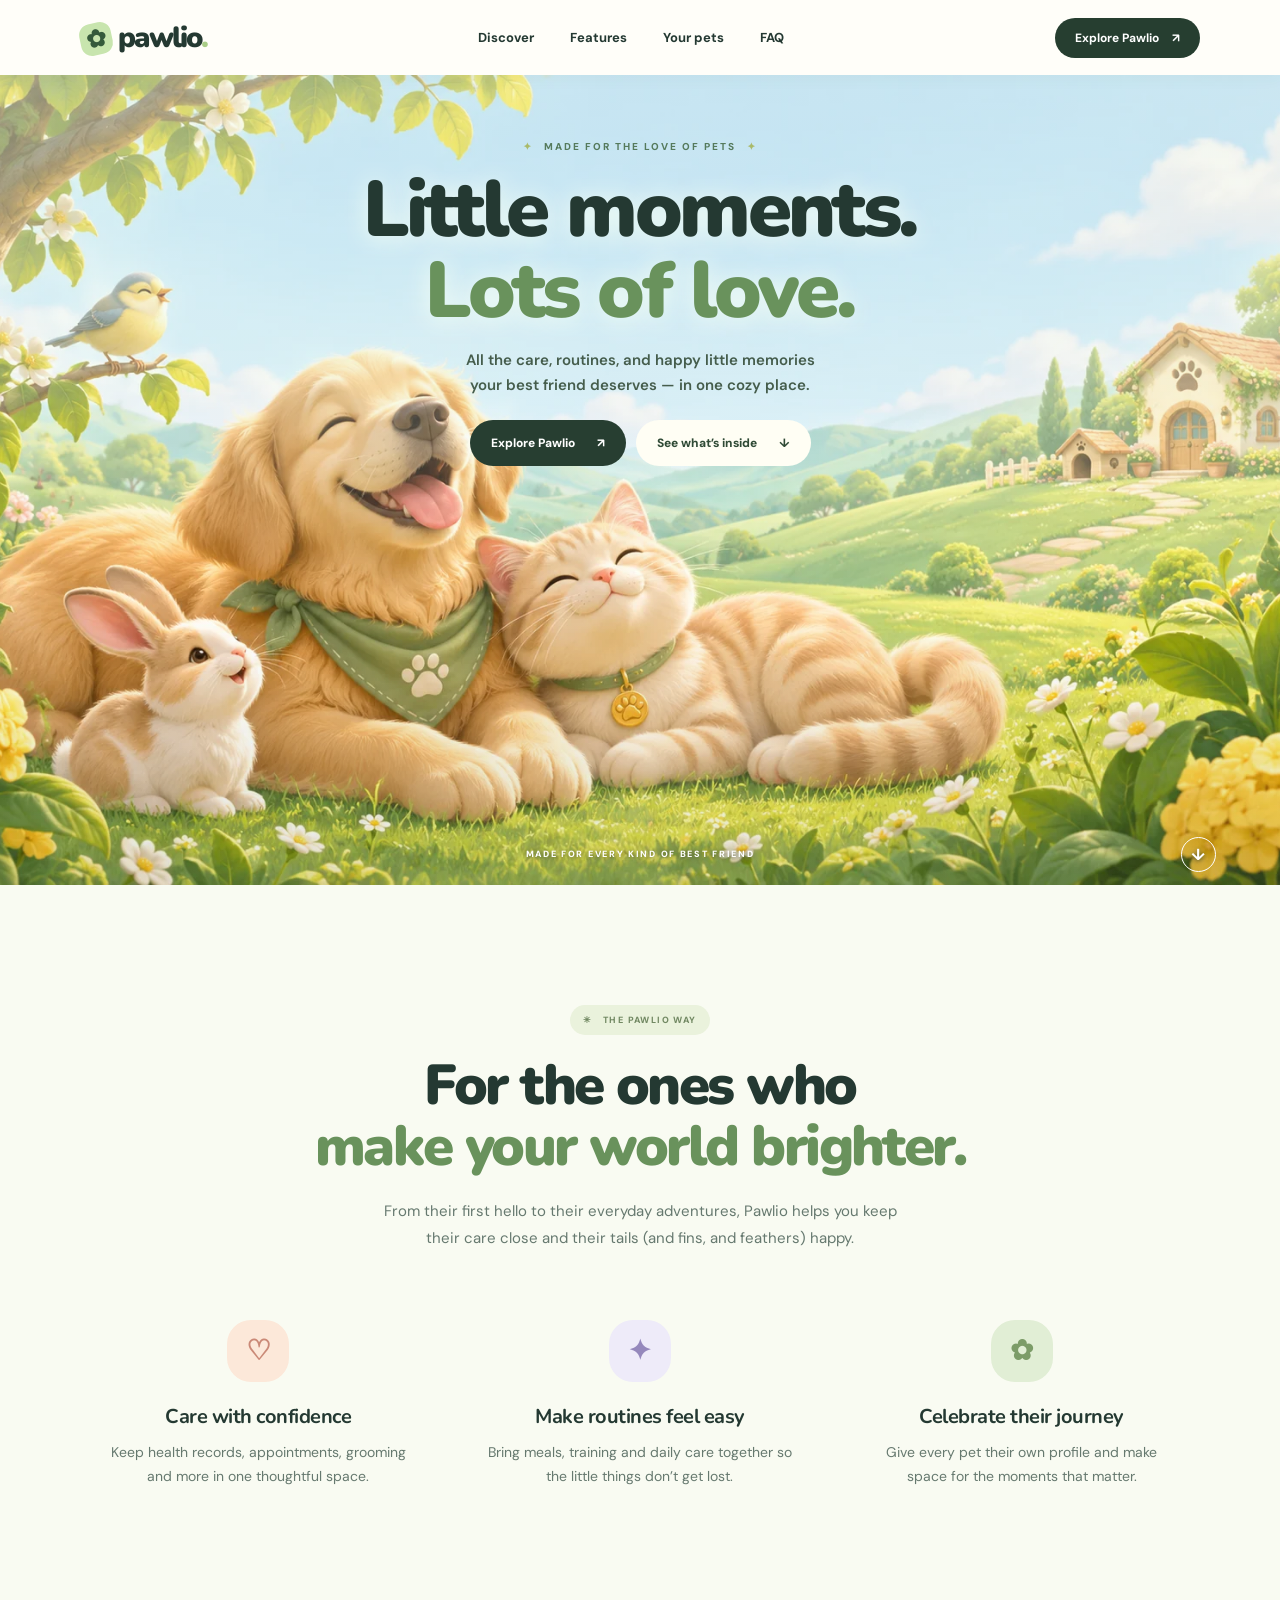
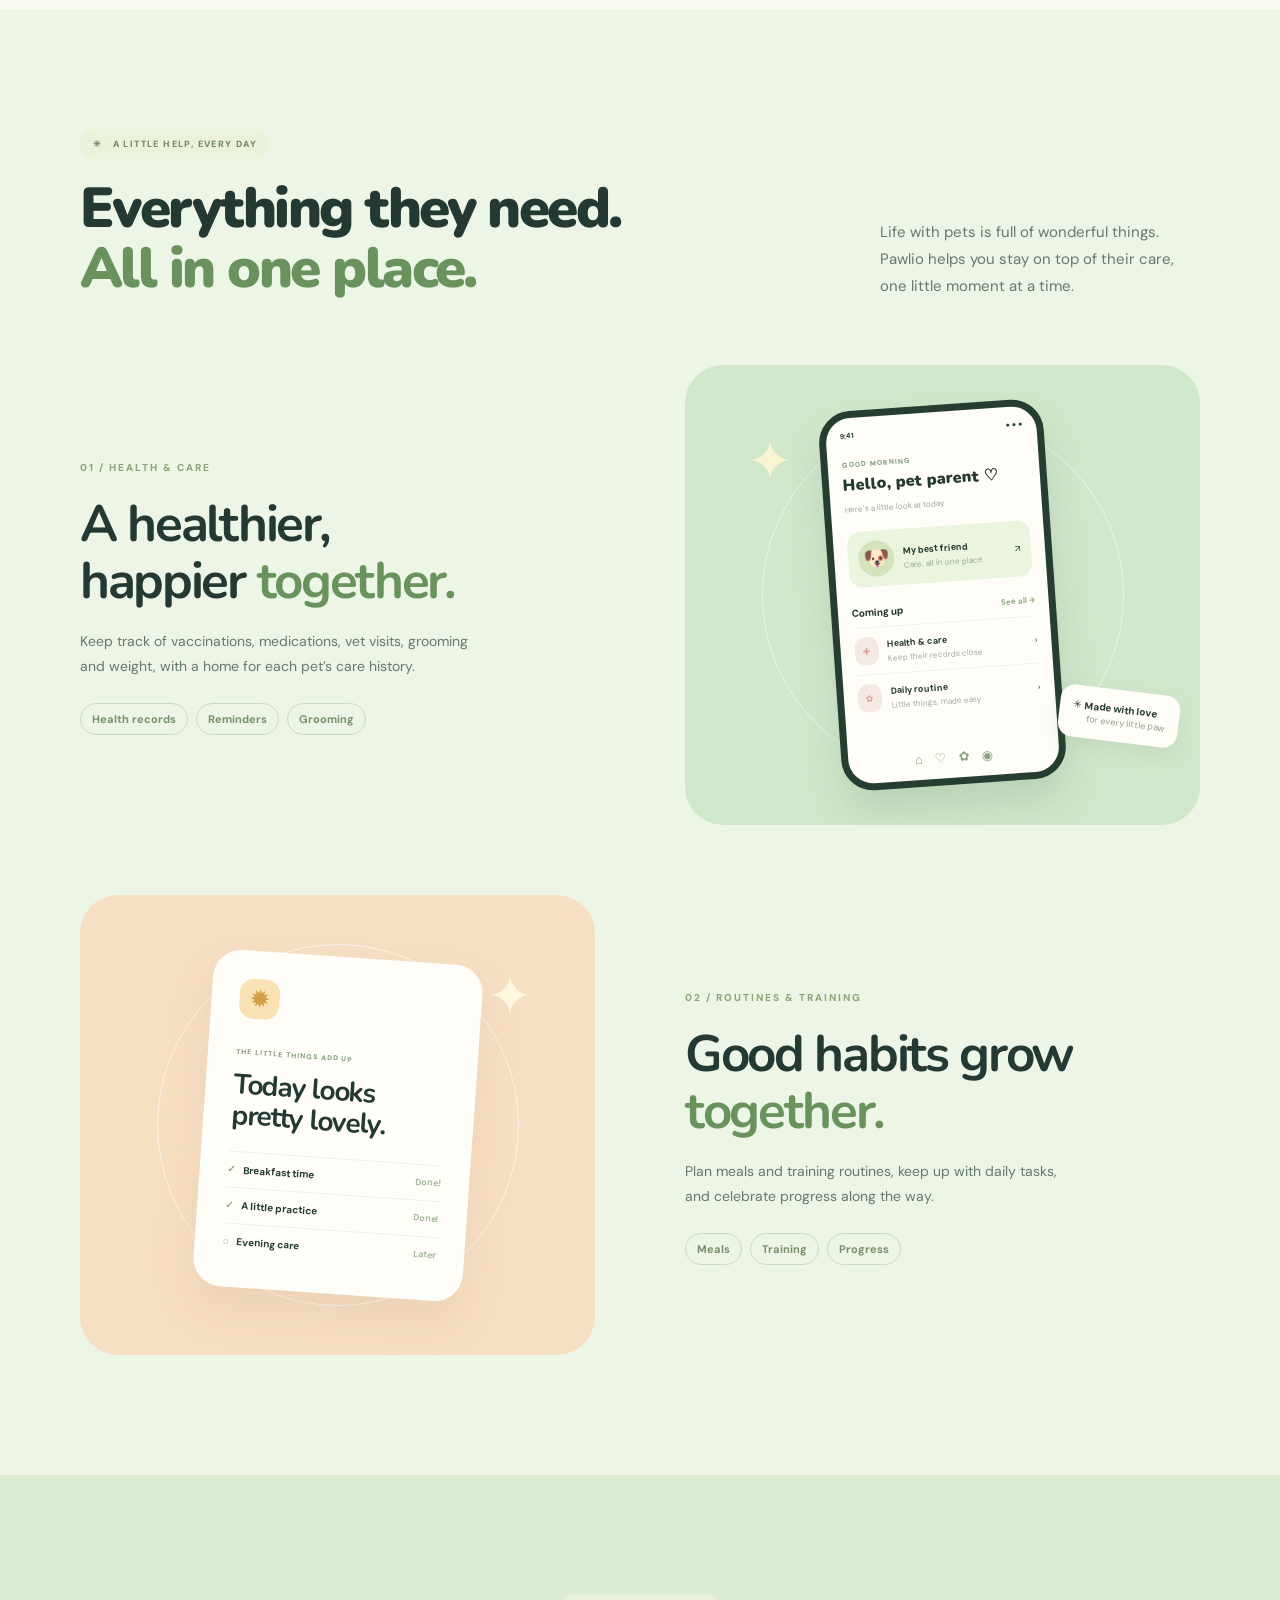
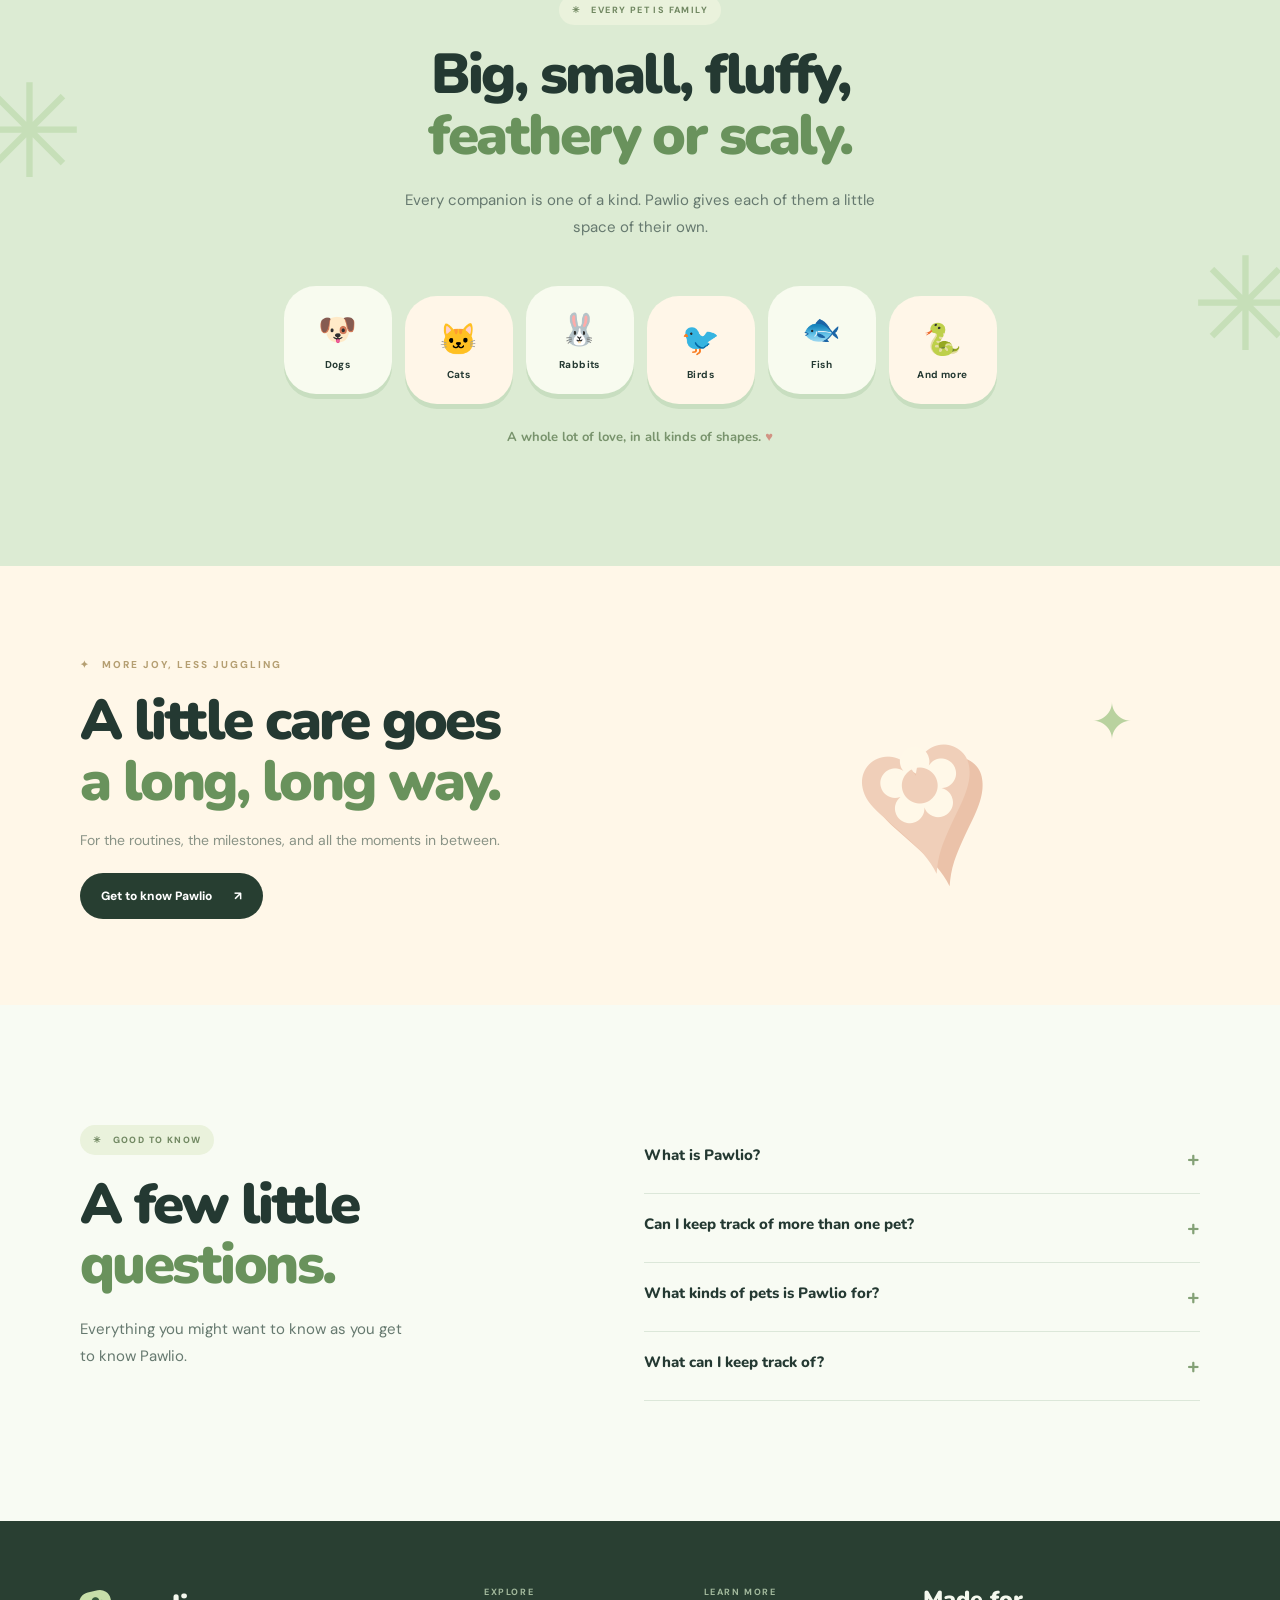
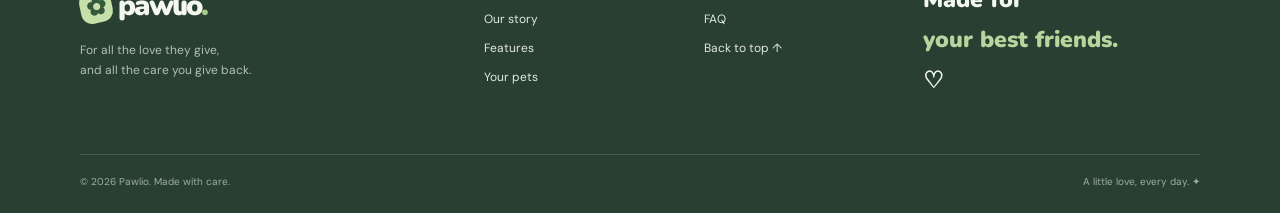
==== index.html @ 3cb88486 "Add Pawlio landing page" ====
<!DOCTYPE html>
<html lang="en"><head><meta charset="UTF-8"><meta name="viewport" content="width=device-width, initial-scale=1"><meta name="theme-color" content="#f9fbf0"><meta name="description" content="A little more care for the ones you love. Meet Pawlio, your pet care companion."><title>Pawlio — A little more care</title><link rel="preconnect" href="https://fonts.googleapis.com"><link rel="preconnect" href="https://fonts.gstatic.com" crossorigin><link href="https://fonts.googleapis.com/css2?family=DM+Sans:wght@400;500;600;700&family=Nunito:wght@500;600;700;800;900&display=swap" rel="stylesheet"><link rel="stylesheet" href="style.css"></head><body>
<header class="top"><nav class="nav wrap" aria-label="Main navigation"><a class="brand" href="#home" aria-label="Pawlio home"><span class="brand-icon">✿</span> pawlio<span class="brand-dot">.</span></a><div class="navlinks"><a href="#care">Discover</a><a href="#features">Features</a><a href="#friends">Your pets</a><a href="#faq">FAQ</a></div><a class="navcta" href="#care">Explore Pawlio <span>↗</span></a><button class="menu" aria-label="Open navigation" aria-expanded="false">☰</button></nav></header>
<main><section id="home" class="hero"><div class="hero-art"></div><div class="hero-tint"></div><div class="hero-content"><div class="eyebrow"><span>✦</span> MADE FOR THE LOVE OF PETS <span>✦</span></div><h1>Little moments.<br><em>Lots of love.</em></h1><p>All the care, routines, and happy little memories<br class="desktop"> your best friend deserves — in one cozy place.</p><div class="hero-actions"><a href="#care" class="button dark">Explore Pawlio <span>↗</span></a><a href="#features" class="button light">See what’s inside <span>↓</span></a></div></div><div class="hero-bottom"><span>MADE FOR EVERY KIND OF BEST FRIEND</span><a href="#care" aria-label="Scroll to discover">↓</a></div></section>
<section id="care" class="intro section"><div class="wrap"><div class="intro-top"><span class="pill">✳ &nbsp; THE PAWLIO WAY</span><h2>For the ones who<br><em>make your world brighter.</em></h2><p>From their first hello to their everyday adventures, Pawlio helps you keep their care close and their tails (and fins, and feathers) happy.</p></div><div class="care-grid"><article><span class="care-icon peach">♡</span><h3>Care with confidence</h3><p>Keep health records, appointments, grooming and more in one thoughtful space.</p></article><article><span class="care-icon lilac">✦</span><h3>Make routines feel easy</h3><p>Bring meals, training and daily care together so the little things don’t get lost.</p></article><article><span class="care-icon green">✿</span><h3>Celebrate their journey</h3><p>Give every pet their own profile and make space for the moments that matter.</p></article></div></div></section>
<section id="features" class="features section"><div class="wrap feature-heading"><div><span class="pill">✳ &nbsp; A LITTLE HELP, EVERY DAY</span><h2>Everything they need.<br><em>All in one place.</em></h2></div><p>Life with pets is full of wonderful things. Pawlio helps you stay on top of their care, one little moment at a time.</p></div><div class="wrap feature-block"><div class="feature-copy"><span class="number">01 / HEALTH & CARE</span><h3>A healthier,<br>happier <em>together.</em></h3><p>Keep track of vaccinations, medications, vet visits, grooming and weight, with a home for each pet’s care history.</p><div class="tags"><span>Health records</span><span>Reminders</span><span>Grooming</span></div></div><div class="feature-visual health"><div class="float-star one">✦</div><div class="phone"><div class="phone-top"><span>9:41</span><span>● ● ●</span></div><div class="phone-head"><span>GOOD MORNING</span><b>Hello, pet parent ♡</b><small>Here’s a little look at today.</small></div><div class="mini-pet"><div class="pet-circle">🐶</div><div><b>My best friend</b><small>Care, all in one place</small></div><span>↗</span></div><div class="mini-title">Coming up <span>See all →</span></div><div class="mini-row"><i>✚</i><div><b>Health & care</b><small>Keep their records close</small></div><span>›</span></div><div class="mini-row"><i>✿</i><div><b>Daily routine</b><small>Little things, made easy</small></div><span>›</span></div><div class="phone-nav">⌂ &nbsp;&nbsp; ♡ &nbsp;&nbsp; ✿ &nbsp;&nbsp; ◉</div></div><div class="float-note">✳ <b>Made with love</b><br><small>for every little paw</small></div></div></div><div class="wrap feature-block reverse"><div class="feature-copy"><span class="number">02 / ROUTINES & TRAINING</span><h3>Good habits grow<br><em>together.</em></h3><p>Plan meals and training routines, keep up with daily tasks, and celebrate progress along the way.</p><div class="tags"><span>Meals</span><span>Training</span><span>Progress</span></div></div><div class="feature-visual routine"><div class="routine-card"><span class="sun">✹</span><small>THE LITTLE THINGS ADD UP</small><h4>Today looks<br>pretty lovely.</h4><div class="task"><span>✓</span> Breakfast time <b>Done!</b></div><div class="task"><span>✓</span> A little practice <b>Done!</b></div><div class="task"><span>○</span> Evening care <b>Later</b></div></div><div class="sparkle">✦</div></div></div></section>
<section id="friends" class="friends section"><div class="wrap friends-inner"><span class="pill">✳ &nbsp; EVERY PET IS FAMILY</span><h2>Big, small, fluffy,<br><em>feathery or scaly.</em></h2><p>Every companion is one of a kind. Pawlio gives each of them a little space of their own.</p><div class="pet-list" aria-label="Pet types"><span>🐶 <b>Dogs</b></span><span>🐱 <b>Cats</b></span><span>🐰 <b>Rabbits</b></span><span>🐦 <b>Birds</b></span><span>🐟 <b>Fish</b></span><span>🐍 <b>And more</b></span></div><div class="friends-note">A whole lot of love, in all kinds of shapes. <span>♥</span></div></div></section>
<section class="little-banner"><div class="wrap banner-inner"><div><span>✦ &nbsp; MORE JOY, LESS JUGGLING</span><h2>A little care goes<br><em>a long, long way.</em></h2><p>For the routines, the milestones, and all the moments in between.</p><a class="button dark" href="#faq">Get to know Pawlio <span>↗</span></a></div><div class="banner-art"><span class="big-heart">♥</span><span class="paw">✿</span><span class="tiny-star">✦</span></div></div></section>
<section class="faq section" id="faq"><div class="wrap faq-grid"><div><span class="pill">✳ &nbsp; GOOD TO KNOW</span><h2>A few little<br><em>questions.</em></h2><p>Everything you might want to know as you get to know Pawlio.</p></div><div class="questions"><details><summary>What is Pawlio?<span>+</span></summary><p>Pawlio is a pet care companion for keeping your pets’ profiles, care records, routines and reminders together.</p></details><details><summary>Can I keep track of more than one pet?<span>+</span></summary><p>Yes. Each pet can have their own profile so their information stays organized and easy to find.</p></details><details><summary>What kinds of pets is Pawlio for?<span>+</span></summary><p>Pawlio is designed for a range of companions, including dogs, cats, birds, rabbits, fish, reptiles and more.</p></details><details><summary>What can I keep track of?<span>+</span></summary><p>You can organize health records, grooming, meals, training routines and reminders for your pets.</p></details></div></div></section>
</main><footer><div class="wrap footer"><div><a class="brand" href="#home"><span class="brand-icon">✿</span> pawlio<span class="brand-dot">.</span></a><p>For all the love they give,<br>and all the care you give back.</p></div><div><b>EXPLORE</b><a href="#care">Our story</a><a href="#features">Features</a><a href="#friends">Your pets</a></div><div><b>LEARN MORE</b><a href="#faq">FAQ</a><a href="#home">Back to top ↑</a></div><div class="footer-love">Made for<br><span>your best friends.</span> ♡</div></div><div class="wrap footer-bottom"><span>© 2026 Pawlio. Made with care.</span><span>A little love, every day. ✦</span></div></footer><script src="script.js"></script></body></html>
---- style.css ----
:root{--ink:#243932;--muted:#66796f;--green:#cce5b1;--cream:#fafbf1;--line:#dce6d7}*{box-sizing:border-box}html{scroll-behavior:smooth;scroll-padding-top:90px}body{margin:0;color:var(--ink);background:var(--cream);font-family:'DM Sans',sans-serif;-webkit-font-smoothing:antialiased}.wrap{width:min(1120px,calc(100% - 48px));margin:auto}a{color:inherit;text-decoration:none}button{font:inherit}.top{position:sticky;top:0;z-index:20;background:#fffef9;box-shadow:0 3px 15px #49653b0c}.nav{height:75px;display:flex;align-items:center;justify-content:space-between}.brand{font:900 29px 'Nunito',sans-serif;letter-spacing:-1.8px;white-space:nowrap}.brand-icon{display:inline-grid;place-items:center;width:32px;height:32px;background:#c8e5ae;border-radius:11px;color:#355a3b;font-size:24px;letter-spacing:0;transform:rotate(-12deg)}.brand-dot{color:#a9cd87}.navlinks{display:flex;gap:36px;font-size:13px;font-weight:700}.navlinks a:hover{color:#7c9e65}.navcta{background:#263e30;color:#fff;border-radius:50px;padding:12px 20px;font-size:12px;font-weight:700}.navcta span{padding-left:10px}.menu{display:none;border:0;background:none;font-size:24px}.hero{height:min(810px,calc(100svh - 75px));min-height:650px;position:relative;background:#d5eddf;overflow:hidden}.hero-art{position:absolute;inset:0;background-image:url('hero.webp');background-size:cover;background-position:center 58%}.hero-tint{position:absolute;inset:0;background:linear-gradient(180deg,rgba(239,249,230,.46) 0%,rgba(235,248,229,.34) 36%,transparent 67%,rgba(36,63,36,.12) 100%)}.hero-content{position:relative;z-index:1;text-align:center;padding:65px 20px 0}.eyebrow,.pill,.number{font-size:10px;font-weight:800;letter-spacing:2px}.eyebrow{color:#557a5c}.eyebrow span{color:#a9ba6a;padding:0 7px}h1,h2,h3,h4,p{margin:0}h1,h2,h3,h4{font-family:'Nunito',sans-serif;letter-spacing:-.045em}h1{font-size:clamp(52px,6.2vw,82px);line-height:1.02;margin:17px 0 16px;font-weight:900;text-shadow:0 2px 25px #f5fff4}em{font-style:normal;color:#69925c}.hero-content p{font-size:15px;line-height:1.65;font-weight:600;color:#455d4c}.hero-actions{display:flex;justify-content:center;gap:10px;margin-top:23px}.button{display:inline-flex;justify-content:center;align-items:center;gap:22px;border-radius:30px;padding:15px 21px;font-size:12px;font-weight:800;transition:transform .2s,box-shadow .2s}.button:hover{transform:translateY(-3px);box-shadow:0 8px 18px #324b3524}.button.dark{background:#273e31;color:white}.button.light{background:#fffef4;color:#2f4a35}.hero-bottom{position:absolute;bottom:25px;left:0;right:0;display:flex;align-items:center;justify-content:center;color:white;font-size:9px;letter-spacing:1.7px;font-weight:800;text-shadow:0 1px 5px #43523a}.hero-bottom a{position:absolute;right:5%;border:1px solid white;border-radius:50%;width:35px;height:35px;display:grid;place-items:center;font-size:16px}.section{padding:120px 0}.intro{background:#f9fbf2}.intro-top{text-align:center;max-width:680px;margin:auto}.pill{display:inline-flex;color:#718862;background:#eaf2dc;border-radius:20px;padding:9px 13px;font-size:9px;letter-spacing:1.4px}h2{font-size:clamp(38px,4.4vw,57px);line-height:1.08;font-weight:900}.intro h2{margin:21px 0 20px}.intro-top>p,.feature-heading>p,.friends-inner>p,.faq-grid>div>p{font-size:15px;line-height:1.8;color:var(--muted)}.intro-top>p{max-width:550px;margin:auto}.care-grid{display:grid;grid-template-columns:repeat(3,1fr);gap:25px;margin-top:68px}.care-grid article{text-align:center;padding:0 24px}.care-icon{width:62px;height:62px;border-radius:24px;display:grid;place-items:center;margin:0 auto 21px;font-size:28px;font-weight:700}.peach{background:#fce8d9;color:#ca8977}.lilac{background:#eeebf9;color:#9588bc}.green{background:#e1eed5;color:#7c9c68}.care-grid h3{font-size:20px;margin-bottom:10px;letter-spacing:-.025em}.care-grid p,.feature-copy p{font-size:14px;line-height:1.75;color:var(--muted)}.features{background:#edf5e6}.feature-heading{display:flex;align-items:end;justify-content:space-between;margin-bottom:65px;gap:30px}.feature-heading h2{margin-top:20px}.feature-heading>p{max-width:320px}.feature-block{display:grid;grid-template-columns:1fr 1fr;align-items:center;gap:90px;margin-bottom:70px}.feature-block:last-child{margin-bottom:0}.feature-block.reverse .feature-copy{order:2}.feature-copy{padding:30px 0}.number{color:#8ca67a}.feature-copy h3{font-size:clamp(36px,4vw,52px);line-height:1.1;margin:20px 0}.feature-copy p{max-width:390px}.tags{display:flex;gap:8px;flex-wrap:wrap;margin-top:25px}.tags span{border:1px solid #cbdcc4;color:#78906e;padding:8px 11px;border-radius:20px;font-size:11px;font-weight:700}.feature-visual{height:460px;border-radius:38px;position:relative;display:grid;place-items:center;overflow:hidden}.health{background:#d1e7cb}.health:before,.routine:before{content:'';position:absolute;width:360px;height:360px;border:1px solid #ffffff80;border-radius:50%}.phone{width:225px;height:380px;background:#fffdf8;border-radius:32px;border:7px solid #263e32;box-shadow:0 23px 35px #6f94743b;position:relative;padding:13px 14px;transform:rotate(-4deg)}.phone-top{font-size:7px;font-weight:800;display:flex;justify-content:space-between}.phone-head{display:grid;gap:5px;margin-top:20px}.phone-head span,.routine-card small{font-size:7px;letter-spacing:1px;font-weight:800;color:#829a7d}.phone-head b{font:900 16px 'Nunito'}.phone-head small,.mini-pet small,.mini-row small{font-size:8px;color:#9ba99c;display:block;margin-top:3px}.mini-pet{display:flex;align-items:center;gap:9px;background:#eaf4de;padding:10px;border-radius:13px;margin-top:18px;font-size:9px}.mini-pet>span{margin-left:auto}.pet-circle{width:36px;height:36px;border-radius:50%;display:grid;place-items:center;background:#d3e3ba;font-size:21px}.mini-title{display:flex;justify-content:space-between;margin:19px 0 8px;font-size:10px;font-weight:800}.mini-title span{color:#94ad84;font-size:8px}.mini-row{display:flex;align-items:center;gap:9px;padding:9px 0;border-top:1px solid #f1f3eb;font-size:9px}.mini-row i{font-style:normal;border-radius:10px;background:#f5eae3;padding:8px;color:#d6a38f}.mini-row>span{margin-left:auto}.phone-nav{position:absolute;bottom:12px;left:0;right:0;text-align:center;font-size:13px;color:#8aa180}.float-star{position:absolute;font-size:55px;color:#f9f4d2;left:12%;top:13%}.float-note{position:absolute;right:4%;bottom:18%;padding:13px;background:#fffdf8;border-radius:14px;transform:rotate(7deg);font-size:10px;box-shadow:0 8px 20px #6e8b6a22}.float-note small{margin-left:15px;font-size:9px;color:#91a18d}.routine{background:#f7dfc4}.routine:before{border-color:#fff9}.routine-card{position:relative;width:270px;background:#fffdf8;border-radius:28px;padding:28px;box-shadow:0 22px 40px #ad8d6c25;transform:rotate(4deg)}.sun{display:grid;place-items:center;width:40px;height:40px;border-radius:14px;background:#f9e3b4;color:#d59d48;font-size:25px;margin-bottom:20px}.routine-card h4{font-size:28px;line-height:1.1;margin:10px 0 20px}.task{border-top:1px solid #eef0e8;padding:11px 0;font-size:10px;font-weight:700}.task span{color:#8eae7a;padding-right:6px}.task b{float:right;color:#a5b89c;font-size:9px}.sparkle{position:absolute;right:12%;top:14%;color:#fff8de;font-size:55px}.friends{background:#dcebd3;text-align:center;position:relative;overflow:hidden}.friends:before,.friends:after{content:'✳';position:absolute;font-size:130px;color:#c6dfb8;top:25%}.friends:before{left:-25px}.friends:after{right:-20px;top:50%}.friends-inner{position:relative;z-index:1}.friends h2{margin:20px 0}.friends-inner>p{max-width:500px;margin:auto}.pet-list{display:flex;justify-content:center;gap:13px;flex-wrap:wrap;margin:45px 0 34px}.pet-list span{width:108px;height:108px;border-radius:32px;background:#f8fbef;display:flex;flex-direction:column;align-items:center;justify-content:center;gap:8px;font-size:31px;box-shadow:0 5px 0 #c8dec0}.pet-list span:nth-child(even){transform:translateY(10px);background:#fff6e8}.pet-list b{font-size:10px;letter-spacing:.4px}.friends-note{font:700 13px 'Nunito';color:#78936c}.friends-note span{color:#d19383}.little-banner{background:#fff7e8;padding:86px 0;overflow:hidden}.banner-inner{display:grid;grid-template-columns:1fr 1fr;align-items:center}.banner-inner>div:first-child>span{font-size:10px;letter-spacing:2px;font-weight:800;color:#b59f72}.banner-inner h2{margin:18px 0}.banner-inner p{font-size:14px;color:#899386;margin-bottom:24px}.banner-art{height:260px;display:grid;place-items:center;position:relative}.big-heart{font-size:220px;color:#f0cfb9;text-shadow:10px 15px 0 #ebc2a9;transform:rotate(-12deg)}.paw{position:absolute;color:#fff8e8;font-size:105px;transform:rotate(-12deg)}.tiny-star{position:absolute;color:#b9d29f;font-size:50px;right:12%;top:13%}.faq{background:#f8fbf3}.faq-grid{display:grid;grid-template-columns:1fr 1.2fr;gap:100px}.faq h2{margin:20px 0}.faq-grid>div>p{max-width:330px}.questions details{border-bottom:1px solid #dce7d9}.questions summary{list-style:none;cursor:pointer;font:800 15px 'Nunito';padding:20px 0;display:flex;justify-content:space-between;gap:20px}.questions summary::-webkit-details-marker{display:none}.questions summary span{font-size:21px;color:#84a176;transition:transform .2s}.questions details[open] summary span{transform:rotate(45deg)}.questions details p{font-size:13px;line-height:1.7;color:#6d8070;padding:0 30px 20px 0}footer{background:#293f32;color:#f4f8ee;padding:65px 0 25px}.footer{display:grid;grid-template-columns:2fr 1fr 1fr 1.5fr;gap:35px}.footer .brand-icon{background:#c7dfa9}.footer p{color:#b2c2ae;font-size:12px;line-height:1.7;margin-top:15px}.footer>div:not(:first-child){display:flex;flex-direction:column;gap:13px}.footer b{font-size:9px;letter-spacing:1.6px;color:#a3ba9d}.footer>div>a:not(.brand){font-size:12px;color:#e1ebdc}.footer-love{font:900 23px 'Nunito';line-height:1.2}.footer-love span{color:#b8d59e}.footer-bottom{display:flex;justify-content:space-between;border-top:1px solid #ffffff24;margin-top:60px;padding-top:20px;color:#9db19b;font-size:10px}@media(max-width:750px){.wrap{width:min(100% - 36px,1120px)}.nav{height:68px}.navlinks{display:none;position:absolute;top:68px;left:0;right:0;padding:20px;background:#fffef9;flex-direction:column;gap:20px;text-align:center}.navlinks.open{display:flex}.navcta{margin-left:auto;margin-right:14px;padding:11px 14px}.menu{display:block}.hero{height:700px;min-height:0}.hero-art{background-position:center bottom}.hero-content{padding-top:58px}.hero-content p{font-size:13px}.desktop{display:none}.hero-bottom span{font-size:8px}.section{padding:85px 0}.care-grid{grid-template-columns:1fr;gap:38px;margin-top:50px}.care-grid article{max-width:360px;margin:auto}.feature-heading{display:block}.feature-heading>p{margin-top:20px}.feature-block{grid-template-columns:1fr;gap:10px;margin-bottom:45px}.feature-block.reverse .feature-copy{order:0}.feature-visual{height:390px}.feature-copy{padding:20px 0}.feature-heading{margin-bottom:25px}.pet-list{gap:9px}.pet-list span{width:86px;height:90px;border-radius:25px}.friends:before,.friends:after{font-size:80px}.banner-inner{grid-template-columns:1fr}.banner-art{height:210px}.big-heart{font-size:170px}.paw{font-size:80px}.faq-grid{grid-template-columns:1fr;gap:30px}.footer{grid-template-columns:1fr 1fr}.footer-love{font-size:20px}.footer-bottom{gap:20px}.footer-bottom span:last-child{text-align:right}}@media(prefers-reduced-motion:reduce){html{scroll-behavior:auto}*{transition:none!important}}
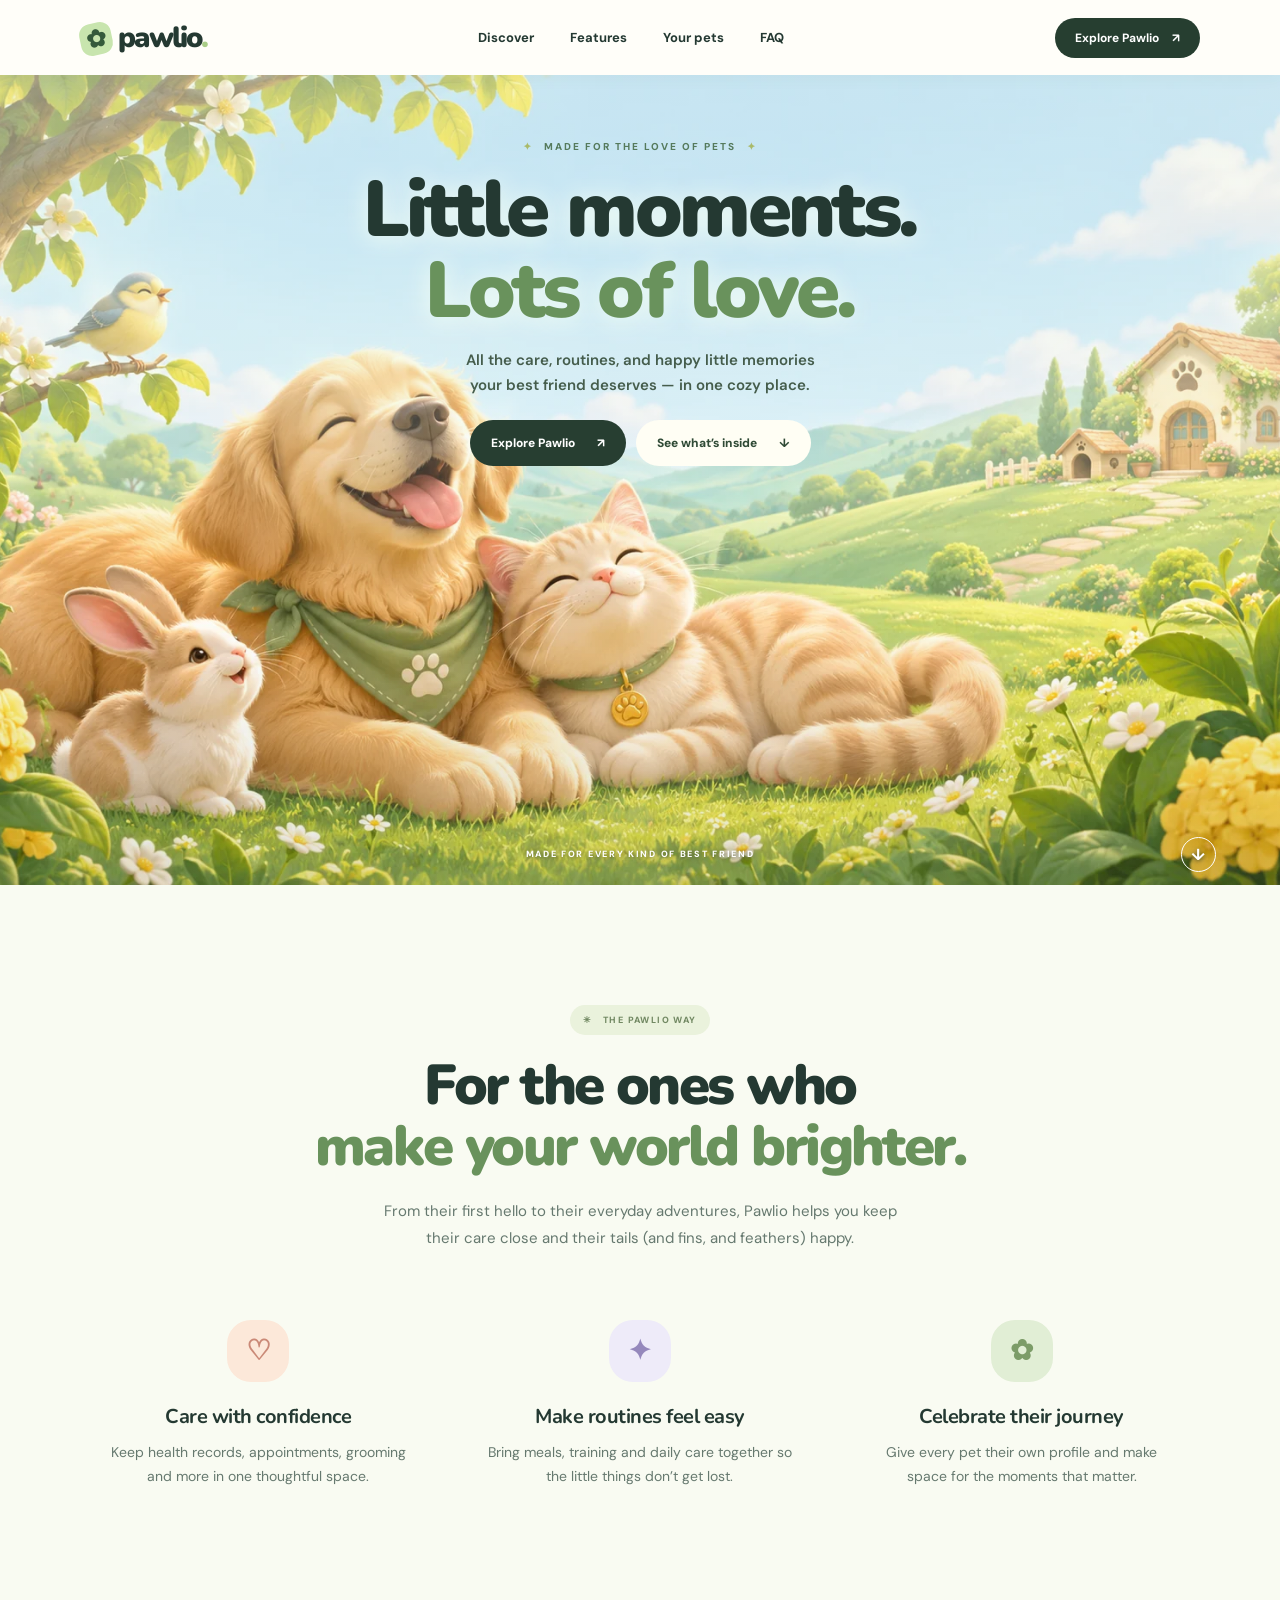
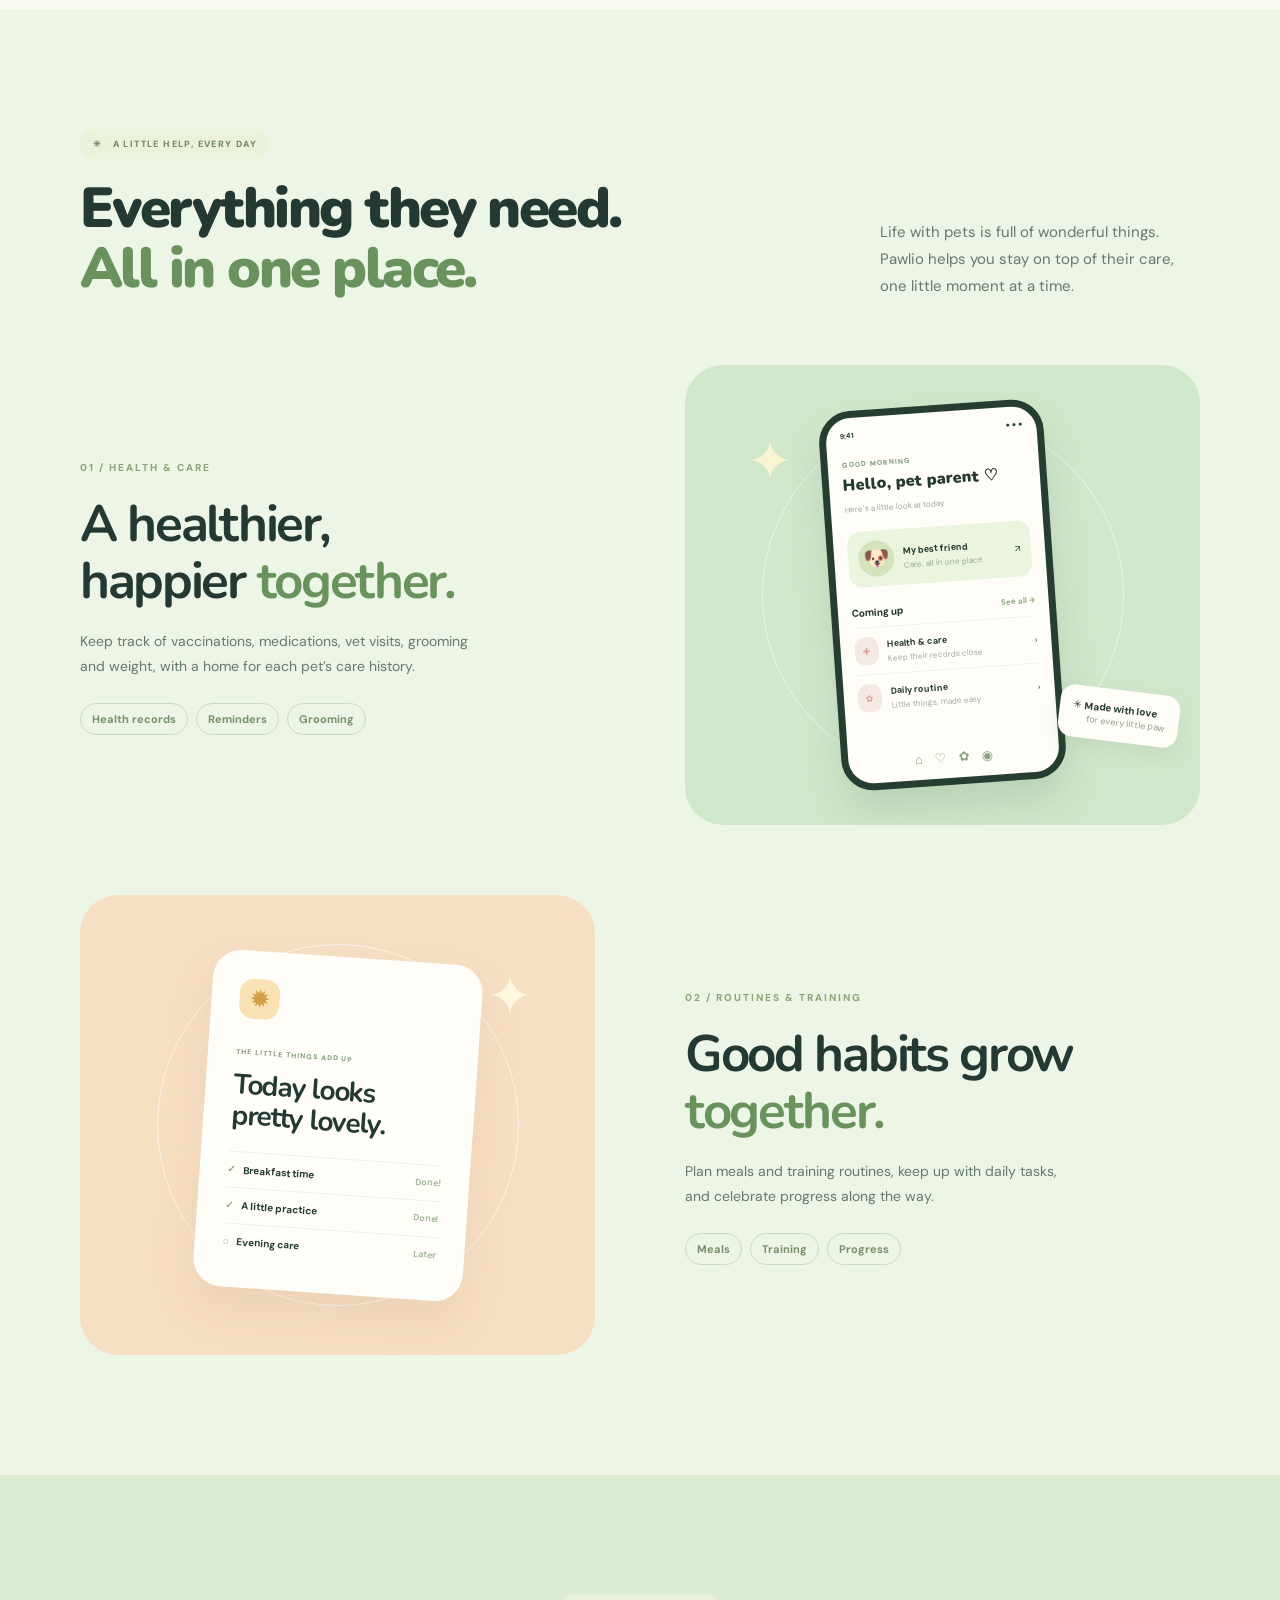
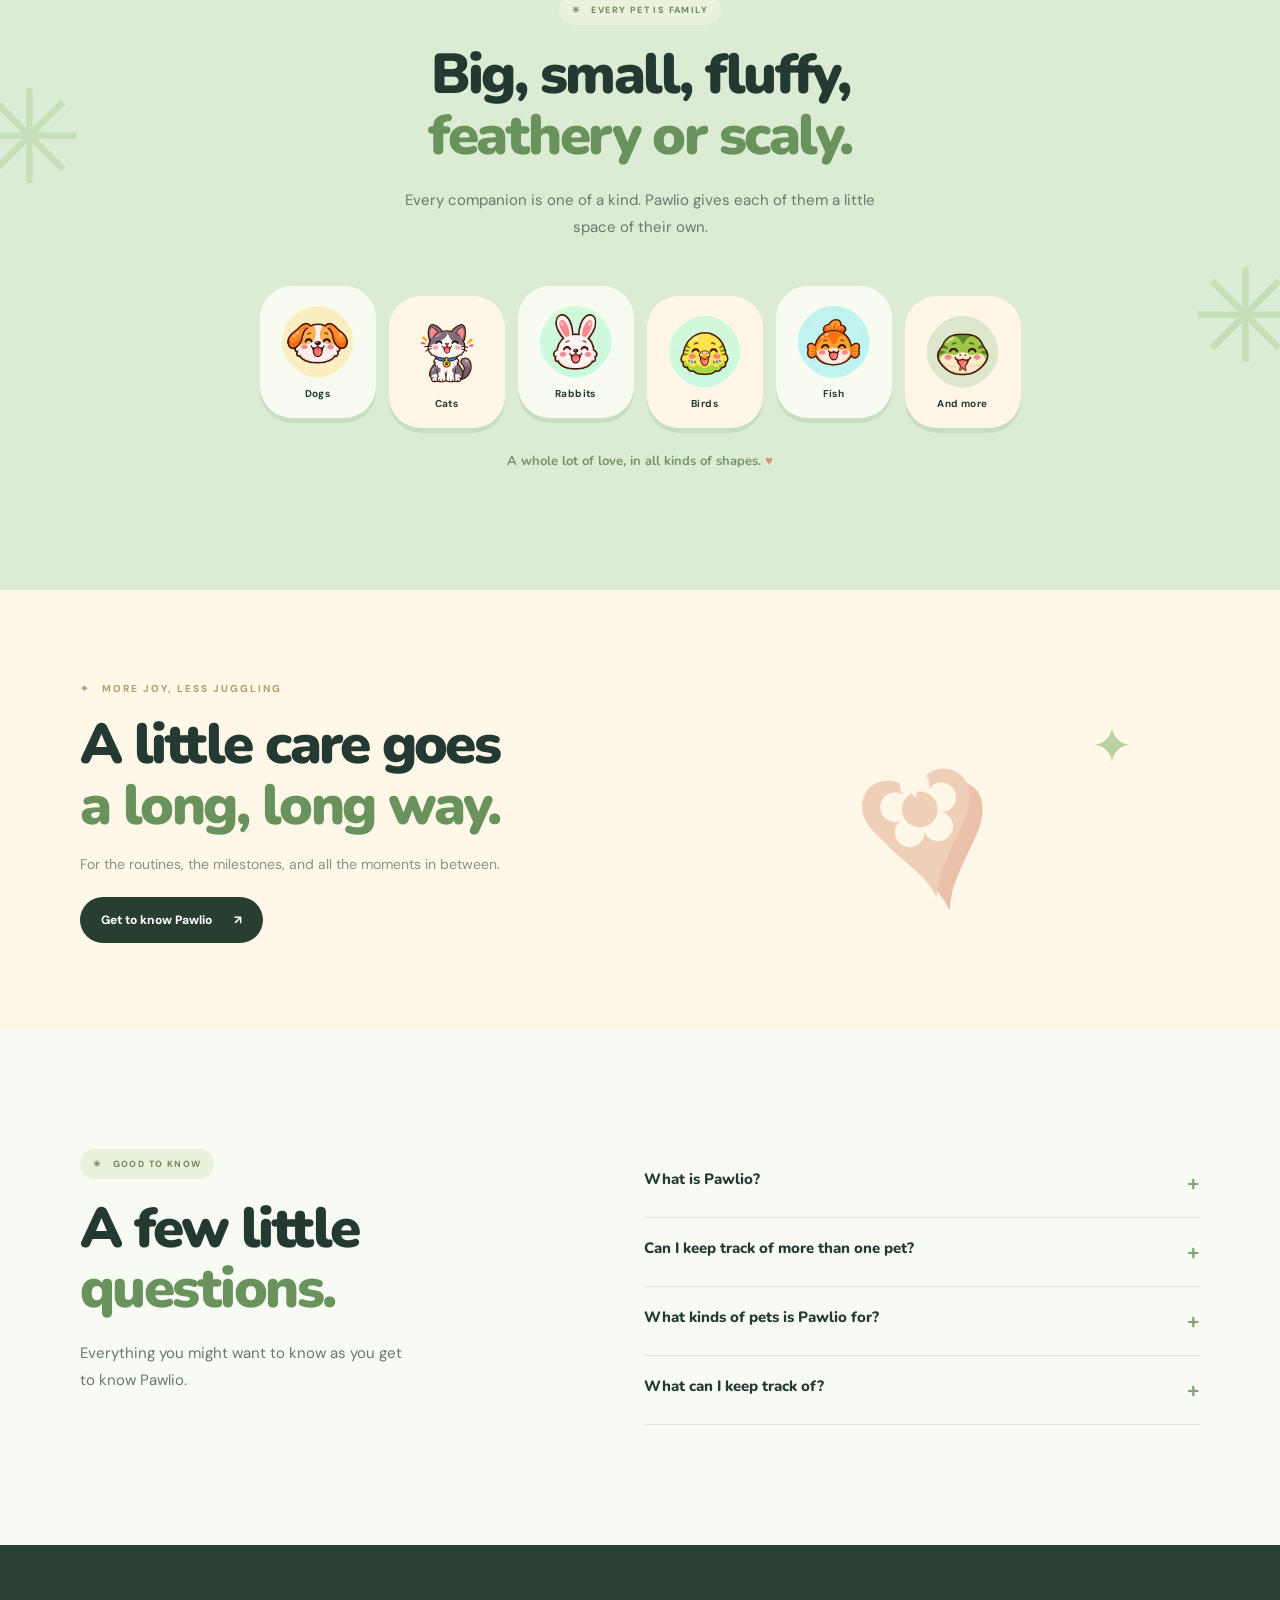
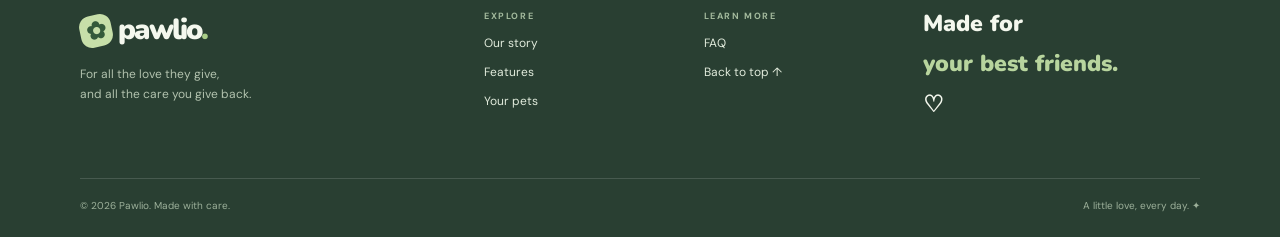
==== commit c04aab4f: "Replace pet emojis with Pawlio illustrations" ====
--- a/index.html
+++ b/index.html
@@ -4,7 +4,7 @@
 <main><section id="home" class="hero"><div class="hero-art"></div><div class="hero-tint"></div><div class="hero-content"><div class="eyebrow"><span>✦</span> MADE FOR THE LOVE OF PETS <span>✦</span></div><h1>Little moments.<br><em>Lots of love.</em></h1><p>All the care, routines, and happy little memories<br class="desktop"> your best friend deserves — in one cozy place.</p><div class="hero-actions"><a href="#care" class="button dark">Explore Pawlio <span>↗</span></a><a href="#features" class="button light">See what’s inside <span>↓</span></a></div></div><div class="hero-bottom"><span>MADE FOR EVERY KIND OF BEST FRIEND</span><a href="#care" aria-label="Scroll to discover">↓</a></div></section>
 <section id="care" class="intro section"><div class="wrap"><div class="intro-top"><span class="pill">✳ &nbsp; THE PAWLIO WAY</span><h2>For the ones who<br><em>make your world brighter.</em></h2><p>From their first hello to their everyday adventures, Pawlio helps you keep their care close and their tails (and fins, and feathers) happy.</p></div><div class="care-grid"><article><span class="care-icon peach">♡</span><h3>Care with confidence</h3><p>Keep health records, appointments, grooming and more in one thoughtful space.</p></article><article><span class="care-icon lilac">✦</span><h3>Make routines feel easy</h3><p>Bring meals, training and daily care together so the little things don’t get lost.</p></article><article><span class="care-icon green">✿</span><h3>Celebrate their journey</h3><p>Give every pet their own profile and make space for the moments that matter.</p></article></div></div></section>
 <section id="features" class="features section"><div class="wrap feature-heading"><div><span class="pill">✳ &nbsp; A LITTLE HELP, EVERY DAY</span><h2>Everything they need.<br><em>All in one place.</em></h2></div><p>Life with pets is full of wonderful things. Pawlio helps you stay on top of their care, one little moment at a time.</p></div><div class="wrap feature-block"><div class="feature-copy"><span class="number">01 / HEALTH & CARE</span><h3>A healthier,<br>happier <em>together.</em></h3><p>Keep track of vaccinations, medications, vet visits, grooming and weight, with a home for each pet’s care history.</p><div class="tags"><span>Health records</span><span>Reminders</span><span>Grooming</span></div></div><div class="feature-visual health"><div class="float-star one">✦</div><div class="phone"><div class="phone-top"><span>9:41</span><span>● ● ●</span></div><div class="phone-head"><span>GOOD MORNING</span><b>Hello, pet parent ♡</b><small>Here’s a little look at today.</small></div><div class="mini-pet"><div class="pet-circle">🐶</div><div><b>My best friend</b><small>Care, all in one place</small></div><span>↗</span></div><div class="mini-title">Coming up <span>See all →</span></div><div class="mini-row"><i>✚</i><div><b>Health & care</b><small>Keep their records close</small></div><span>›</span></div><div class="mini-row"><i>✿</i><div><b>Daily routine</b><small>Little things, made easy</small></div><span>›</span></div><div class="phone-nav">⌂ &nbsp;&nbsp; ♡ &nbsp;&nbsp; ✿ &nbsp;&nbsp; ◉</div></div><div class="float-note">✳ <b>Made with love</b><br><small>for every little paw</small></div></div></div><div class="wrap feature-block reverse"><div class="feature-copy"><span class="number">02 / ROUTINES & TRAINING</span><h3>Good habits grow<br><em>together.</em></h3><p>Plan meals and training routines, keep up with daily tasks, and celebrate progress along the way.</p><div class="tags"><span>Meals</span><span>Training</span><span>Progress</span></div></div><div class="feature-visual routine"><div class="routine-card"><span class="sun">✹</span><small>THE LITTLE THINGS ADD UP</small><h4>Today looks<br>pretty lovely.</h4><div class="task"><span>✓</span> Breakfast time <b>Done!</b></div><div class="task"><span>✓</span> A little practice <b>Done!</b></div><div class="task"><span>○</span> Evening care <b>Later</b></div></div><div class="sparkle">✦</div></div></div></section>
-<section id="friends" class="friends section"><div class="wrap friends-inner"><span class="pill">✳ &nbsp; EVERY PET IS FAMILY</span><h2>Big, small, fluffy,<br><em>feathery or scaly.</em></h2><p>Every companion is one of a kind. Pawlio gives each of them a little space of their own.</p><div class="pet-list" aria-label="Pet types"><span>🐶 <b>Dogs</b></span><span>🐱 <b>Cats</b></span><span>🐰 <b>Rabbits</b></span><span>🐦 <b>Birds</b></span><span>🐟 <b>Fish</b></span><span>🐍 <b>And more</b></span></div><div class="friends-note">A whole lot of love, in all kinds of shapes. <span>♥</span></div></div></section>
+<section id="friends" class="friends section"><div class="wrap friends-inner"><span class="pill">✳ &nbsp; EVERY PET IS FAMILY</span><h2>Big, small, fluffy,<br><em>feathery or scaly.</em></h2><p>Every companion is one of a kind. Pawlio gives each of them a little space of their own.</p><div class="pet-list" aria-label="Pet types"><span><img src="assets/pets/dog.webp" alt="" width="76" height="76" loading="lazy"><b>Dogs</b></span><span><img src="assets/pets/cat.webp" alt="" width="76" height="76" loading="lazy"><b>Cats</b></span><span><img src="assets/pets/rabbit.webp" alt="" width="76" height="76" loading="lazy"><b>Rabbits</b></span><span><img src="assets/pets/bird.webp" alt="" width="76" height="76" loading="lazy"><b>Birds</b></span><span><img src="assets/pets/fish.webp" alt="" width="76" height="76" loading="lazy"><b>Fish</b></span><span><img src="assets/pets/snake.webp" alt="" width="76" height="76" loading="lazy"><b>And more</b></span></div><div class="friends-note">A whole lot of love, in all kinds of shapes. <span>♥</span></div></div></section>
 <section class="little-banner"><div class="wrap banner-inner"><div><span>✦ &nbsp; MORE JOY, LESS JUGGLING</span><h2>A little care goes<br><em>a long, long way.</em></h2><p>For the routines, the milestones, and all the moments in between.</p><a class="button dark" href="#faq">Get to know Pawlio <span>↗</span></a></div><div class="banner-art"><span class="big-heart">♥</span><span class="paw">✿</span><span class="tiny-star">✦</span></div></div></section>
 <section class="faq section" id="faq"><div class="wrap faq-grid"><div><span class="pill">✳ &nbsp; GOOD TO KNOW</span><h2>A few little<br><em>questions.</em></h2><p>Everything you might want to know as you get to know Pawlio.</p></div><div class="questions"><details><summary>What is Pawlio?<span>+</span></summary><p>Pawlio is a pet care companion for keeping your pets’ profiles, care records, routines and reminders together.</p></details><details><summary>Can I keep track of more than one pet?<span>+</span></summary><p>Yes. Each pet can have their own profile so their information stays organized and easy to find.</p></details><details><summary>What kinds of pets is Pawlio for?<span>+</span></summary><p>Pawlio is designed for a range of companions, including dogs, cats, birds, rabbits, fish, reptiles and more.</p></details><details><summary>What can I keep track of?<span>+</span></summary><p>You can organize health records, grooming, meals, training routines and reminders for your pets.</p></details></div></div></section>
 </main><footer><div class="wrap footer"><div><a class="brand" href="#home"><span class="brand-icon">✿</span> pawlio<span class="brand-dot">.</span></a><p>For all the love they give,<br>and all the care you give back.</p></div><div><b>EXPLORE</b><a href="#care">Our story</a><a href="#features">Features</a><a href="#friends">Your pets</a></div><div><b>LEARN MORE</b><a href="#faq">FAQ</a><a href="#home">Back to top ↑</a></div><div class="footer-love">Made for<br><span>your best friends.</span> ♡</div></div><div class="wrap footer-bottom"><span>© 2026 Pawlio. Made with care.</span><span>A little love, every day. ✦</span></div></footer><script src="script.js"></script></body></html>
--- a/style.css
+++ b/style.css
@@ -1 +1,6 @@
 :root{--ink:#243932;--muted:#66796f;--green:#cce5b1;--cream:#fafbf1;--line:#dce6d7}*{box-sizing:border-box}html{scroll-behavior:smooth;scroll-padding-top:90px}body{margin:0;color:var(--ink);background:var(--cream);font-family:'DM Sans',sans-serif;-webkit-font-smoothing:antialiased}.wrap{width:min(1120px,calc(100% - 48px));margin:auto}a{color:inherit;text-decoration:none}button{font:inherit}.top{position:sticky;top:0;z-index:20;background:#fffef9;box-shadow:0 3px 15px #49653b0c}.nav{height:75px;display:flex;align-items:center;justify-content:space-between}.brand{font:900 29px 'Nunito',sans-serif;letter-spacing:-1.8px;white-space:nowrap}.brand-icon{display:inline-grid;place-items:center;width:32px;height:32px;background:#c8e5ae;border-radius:11px;color:#355a3b;font-size:24px;letter-spacing:0;transform:rotate(-12deg)}.brand-dot{color:#a9cd87}.navlinks{display:flex;gap:36px;font-size:13px;font-weight:700}.navlinks a:hover{color:#7c9e65}.navcta{background:#263e30;color:#fff;border-radius:50px;padding:12px 20px;font-size:12px;font-weight:700}.navcta span{padding-left:10px}.menu{display:none;border:0;background:none;font-size:24px}.hero{height:min(810px,calc(100svh - 75px));min-height:650px;position:relative;background:#d5eddf;overflow:hidden}.hero-art{position:absolute;inset:0;background-image:url('hero.webp');background-size:cover;background-position:center 58%}.hero-tint{position:absolute;inset:0;background:linear-gradient(180deg,rgba(239,249,230,.46) 0%,rgba(235,248,229,.34) 36%,transparent 67%,rgba(36,63,36,.12) 100%)}.hero-content{position:relative;z-index:1;text-align:center;padding:65px 20px 0}.eyebrow,.pill,.number{font-size:10px;font-weight:800;letter-spacing:2px}.eyebrow{color:#557a5c}.eyebrow span{color:#a9ba6a;padding:0 7px}h1,h2,h3,h4,p{margin:0}h1,h2,h3,h4{font-family:'Nunito',sans-serif;letter-spacing:-.045em}h1{font-size:clamp(52px,6.2vw,82px);line-height:1.02;margin:17px 0 16px;font-weight:900;text-shadow:0 2px 25px #f5fff4}em{font-style:normal;color:#69925c}.hero-content p{font-size:15px;line-height:1.65;font-weight:600;color:#455d4c}.hero-actions{display:flex;justify-content:center;gap:10px;margin-top:23px}.button{display:inline-flex;justify-content:center;align-items:center;gap:22px;border-radius:30px;padding:15px 21px;font-size:12px;font-weight:800;transition:transform .2s,box-shadow .2s}.button:hover{transform:translateY(-3px);box-shadow:0 8px 18px #324b3524}.button.dark{background:#273e31;color:white}.button.light{background:#fffef4;color:#2f4a35}.hero-bottom{position:absolute;bottom:25px;left:0;right:0;display:flex;align-items:center;justify-content:center;color:white;font-size:9px;letter-spacing:1.7px;font-weight:800;text-shadow:0 1px 5px #43523a}.hero-bottom a{position:absolute;right:5%;border:1px solid white;border-radius:50%;width:35px;height:35px;display:grid;place-items:center;font-size:16px}.section{padding:120px 0}.intro{background:#f9fbf2}.intro-top{text-align:center;max-width:680px;margin:auto}.pill{display:inline-flex;color:#718862;background:#eaf2dc;border-radius:20px;padding:9px 13px;font-size:9px;letter-spacing:1.4px}h2{font-size:clamp(38px,4.4vw,57px);line-height:1.08;font-weight:900}.intro h2{margin:21px 0 20px}.intro-top>p,.feature-heading>p,.friends-inner>p,.faq-grid>div>p{font-size:15px;line-height:1.8;color:var(--muted)}.intro-top>p{max-width:550px;margin:auto}.care-grid{display:grid;grid-template-columns:repeat(3,1fr);gap:25px;margin-top:68px}.care-grid article{text-align:center;padding:0 24px}.care-icon{width:62px;height:62px;border-radius:24px;display:grid;place-items:center;margin:0 auto 21px;font-size:28px;font-weight:700}.peach{background:#fce8d9;color:#ca8977}.lilac{background:#eeebf9;color:#9588bc}.green{background:#e1eed5;color:#7c9c68}.care-grid h3{font-size:20px;margin-bottom:10px;letter-spacing:-.025em}.care-grid p,.feature-copy p{font-size:14px;line-height:1.75;color:var(--muted)}.features{background:#edf5e6}.feature-heading{display:flex;align-items:end;justify-content:space-between;margin-bottom:65px;gap:30px}.feature-heading h2{margin-top:20px}.feature-heading>p{max-width:320px}.feature-block{display:grid;grid-template-columns:1fr 1fr;align-items:center;gap:90px;margin-bottom:70px}.feature-block:last-child{margin-bottom:0}.feature-block.reverse .feature-copy{order:2}.feature-copy{padding:30px 0}.number{color:#8ca67a}.feature-copy h3{font-size:clamp(36px,4vw,52px);line-height:1.1;margin:20px 0}.feature-copy p{max-width:390px}.tags{display:flex;gap:8px;flex-wrap:wrap;margin-top:25px}.tags span{border:1px solid #cbdcc4;color:#78906e;padding:8px 11px;border-radius:20px;font-size:11px;font-weight:700}.feature-visual{height:460px;border-radius:38px;position:relative;display:grid;place-items:center;overflow:hidden}.health{background:#d1e7cb}.health:before,.routine:before{content:'';position:absolute;width:360px;height:360px;border:1px solid #ffffff80;border-radius:50%}.phone{width:225px;height:380px;background:#fffdf8;border-radius:32px;border:7px solid #263e32;box-shadow:0 23px 35px #6f94743b;position:relative;padding:13px 14px;transform:rotate(-4deg)}.phone-top{font-size:7px;font-weight:800;display:flex;justify-content:space-between}.phone-head{display:grid;gap:5px;margin-top:20px}.phone-head span,.routine-card small{font-size:7px;letter-spacing:1px;font-weight:800;color:#829a7d}.phone-head b{font:900 16px 'Nunito'}.phone-head small,.mini-pet small,.mini-row small{font-size:8px;color:#9ba99c;display:block;margin-top:3px}.mini-pet{display:flex;align-items:center;gap:9px;background:#eaf4de;padding:10px;border-radius:13px;margin-top:18px;font-size:9px}.mini-pet>span{margin-left:auto}.pet-circle{width:36px;height:36px;border-radius:50%;display:grid;place-items:center;background:#d3e3ba;font-size:21px}.mini-title{display:flex;justify-content:space-between;margin:19px 0 8px;font-size:10px;font-weight:800}.mini-title span{color:#94ad84;font-size:8px}.mini-row{display:flex;align-items:center;gap:9px;padding:9px 0;border-top:1px solid #f1f3eb;font-size:9px}.mini-row i{font-style:normal;border-radius:10px;background:#f5eae3;padding:8px;color:#d6a38f}.mini-row>span{margin-left:auto}.phone-nav{position:absolute;bottom:12px;left:0;right:0;text-align:center;font-size:13px;color:#8aa180}.float-star{position:absolute;font-size:55px;color:#f9f4d2;left:12%;top:13%}.float-note{position:absolute;right:4%;bottom:18%;padding:13px;background:#fffdf8;border-radius:14px;transform:rotate(7deg);font-size:10px;box-shadow:0 8px 20px #6e8b6a22}.float-note small{margin-left:15px;font-size:9px;color:#91a18d}.routine{background:#f7dfc4}.routine:before{border-color:#fff9}.routine-card{position:relative;width:270px;background:#fffdf8;border-radius:28px;padding:28px;box-shadow:0 22px 40px #ad8d6c25;transform:rotate(4deg)}.sun{display:grid;place-items:center;width:40px;height:40px;border-radius:14px;background:#f9e3b4;color:#d59d48;font-size:25px;margin-bottom:20px}.routine-card h4{font-size:28px;line-height:1.1;margin:10px 0 20px}.task{border-top:1px solid #eef0e8;padding:11px 0;font-size:10px;font-weight:700}.task span{color:#8eae7a;padding-right:6px}.task b{float:right;color:#a5b89c;font-size:9px}.sparkle{position:absolute;right:12%;top:14%;color:#fff8de;font-size:55px}.friends{background:#dcebd3;text-align:center;position:relative;overflow:hidden}.friends:before,.friends:after{content:'✳';position:absolute;font-size:130px;color:#c6dfb8;top:25%}.friends:before{left:-25px}.friends:after{right:-20px;top:50%}.friends-inner{position:relative;z-index:1}.friends h2{margin:20px 0}.friends-inner>p{max-width:500px;margin:auto}.pet-list{display:flex;justify-content:center;gap:13px;flex-wrap:wrap;margin:45px 0 34px}.pet-list span{width:108px;height:108px;border-radius:32px;background:#f8fbef;display:flex;flex-direction:column;align-items:center;justify-content:center;gap:8px;font-size:31px;box-shadow:0 5px 0 #c8dec0}.pet-list span:nth-child(even){transform:translateY(10px);background:#fff6e8}.pet-list b{font-size:10px;letter-spacing:.4px}.friends-note{font:700 13px 'Nunito';color:#78936c}.friends-note span{color:#d19383}.little-banner{background:#fff7e8;padding:86px 0;overflow:hidden}.banner-inner{display:grid;grid-template-columns:1fr 1fr;align-items:center}.banner-inner>div:first-child>span{font-size:10px;letter-spacing:2px;font-weight:800;color:#b59f72}.banner-inner h2{margin:18px 0}.banner-inner p{font-size:14px;color:#899386;margin-bottom:24px}.banner-art{height:260px;display:grid;place-items:center;position:relative}.big-heart{font-size:220px;color:#f0cfb9;text-shadow:10px 15px 0 #ebc2a9;transform:rotate(-12deg)}.paw{position:absolute;color:#fff8e8;font-size:105px;transform:rotate(-12deg)}.tiny-star{position:absolute;color:#b9d29f;font-size:50px;right:12%;top:13%}.faq{background:#f8fbf3}.faq-grid{display:grid;grid-template-columns:1fr 1.2fr;gap:100px}.faq h2{margin:20px 0}.faq-grid>div>p{max-width:330px}.questions details{border-bottom:1px solid #dce7d9}.questions summary{list-style:none;cursor:pointer;font:800 15px 'Nunito';padding:20px 0;display:flex;justify-content:space-between;gap:20px}.questions summary::-webkit-details-marker{display:none}.questions summary span{font-size:21px;color:#84a176;transition:transform .2s}.questions details[open] summary span{transform:rotate(45deg)}.questions details p{font-size:13px;line-height:1.7;color:#6d8070;padding:0 30px 20px 0}footer{background:#293f32;color:#f4f8ee;padding:65px 0 25px}.footer{display:grid;grid-template-columns:2fr 1fr 1fr 1.5fr;gap:35px}.footer .brand-icon{background:#c7dfa9}.footer p{color:#b2c2ae;font-size:12px;line-height:1.7;margin-top:15px}.footer>div:not(:first-child){display:flex;flex-direction:column;gap:13px}.footer b{font-size:9px;letter-spacing:1.6px;color:#a3ba9d}.footer>div>a:not(.brand){font-size:12px;color:#e1ebdc}.footer-love{font:900 23px 'Nunito';line-height:1.2}.footer-love span{color:#b8d59e}.footer-bottom{display:flex;justify-content:space-between;border-top:1px solid #ffffff24;margin-top:60px;padding-top:20px;color:#9db19b;font-size:10px}@media(max-width:750px){.wrap{width:min(100% - 36px,1120px)}.nav{height:68px}.navlinks{display:none;position:absolute;top:68px;left:0;right:0;padding:20px;background:#fffef9;flex-direction:column;gap:20px;text-align:center}.navlinks.open{display:flex}.navcta{margin-left:auto;margin-right:14px;padding:11px 14px}.menu{display:block}.hero{height:700px;min-height:0}.hero-art{background-position:center bottom}.hero-content{padding-top:58px}.hero-content p{font-size:13px}.desktop{display:none}.hero-bottom span{font-size:8px}.section{padding:85px 0}.care-grid{grid-template-columns:1fr;gap:38px;margin-top:50px}.care-grid article{max-width:360px;margin:auto}.feature-heading{display:block}.feature-heading>p{margin-top:20px}.feature-block{grid-template-columns:1fr;gap:10px;margin-bottom:45px}.feature-block.reverse .feature-copy{order:0}.feature-visual{height:390px}.feature-copy{padding:20px 0}.feature-heading{margin-bottom:25px}.pet-list{gap:9px}.pet-list span{width:86px;height:90px;border-radius:25px}.friends:before,.friends:after{font-size:80px}.banner-inner{grid-template-columns:1fr}.banner-art{height:210px}.big-heart{font-size:170px}.paw{font-size:80px}.faq-grid{grid-template-columns:1fr;gap:30px}.footer{grid-template-columns:1fr 1fr}.footer-love{font-size:20px}.footer-bottom{gap:20px}.footer-bottom span:last-child{text-align:right}}@media(prefers-reduced-motion:reduce){html{scroll-behavior:auto}*{transition:none!important}}
+
+/* Pawlio species illustrations */
+.pet-list span { width: 116px; height: 132px; gap: 7px; }
+.pet-list img { display: block; width: 76px; height: 76px; object-fit: contain; }
+@media (max-width: 750px) { .pet-list span { width: 92px; height: 110px; } .pet-list img { width: 62px; height: 62px; } }
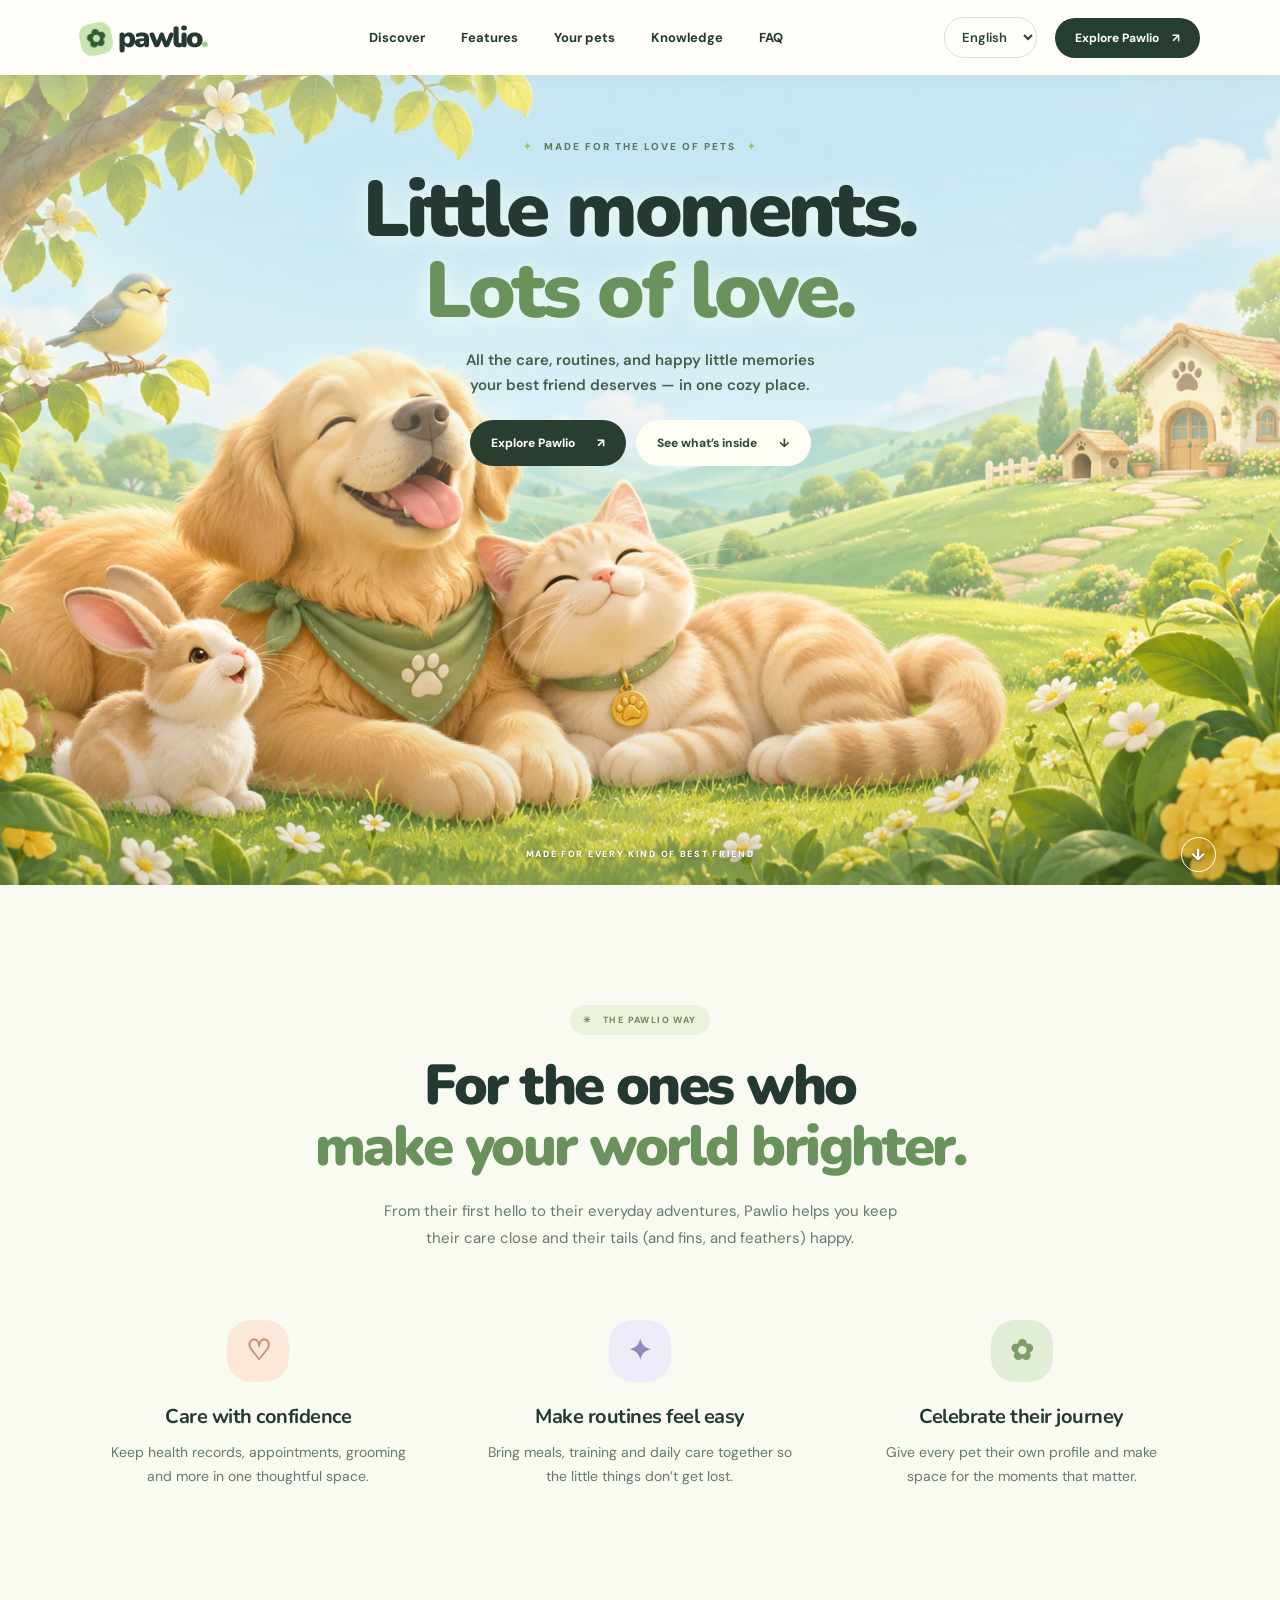
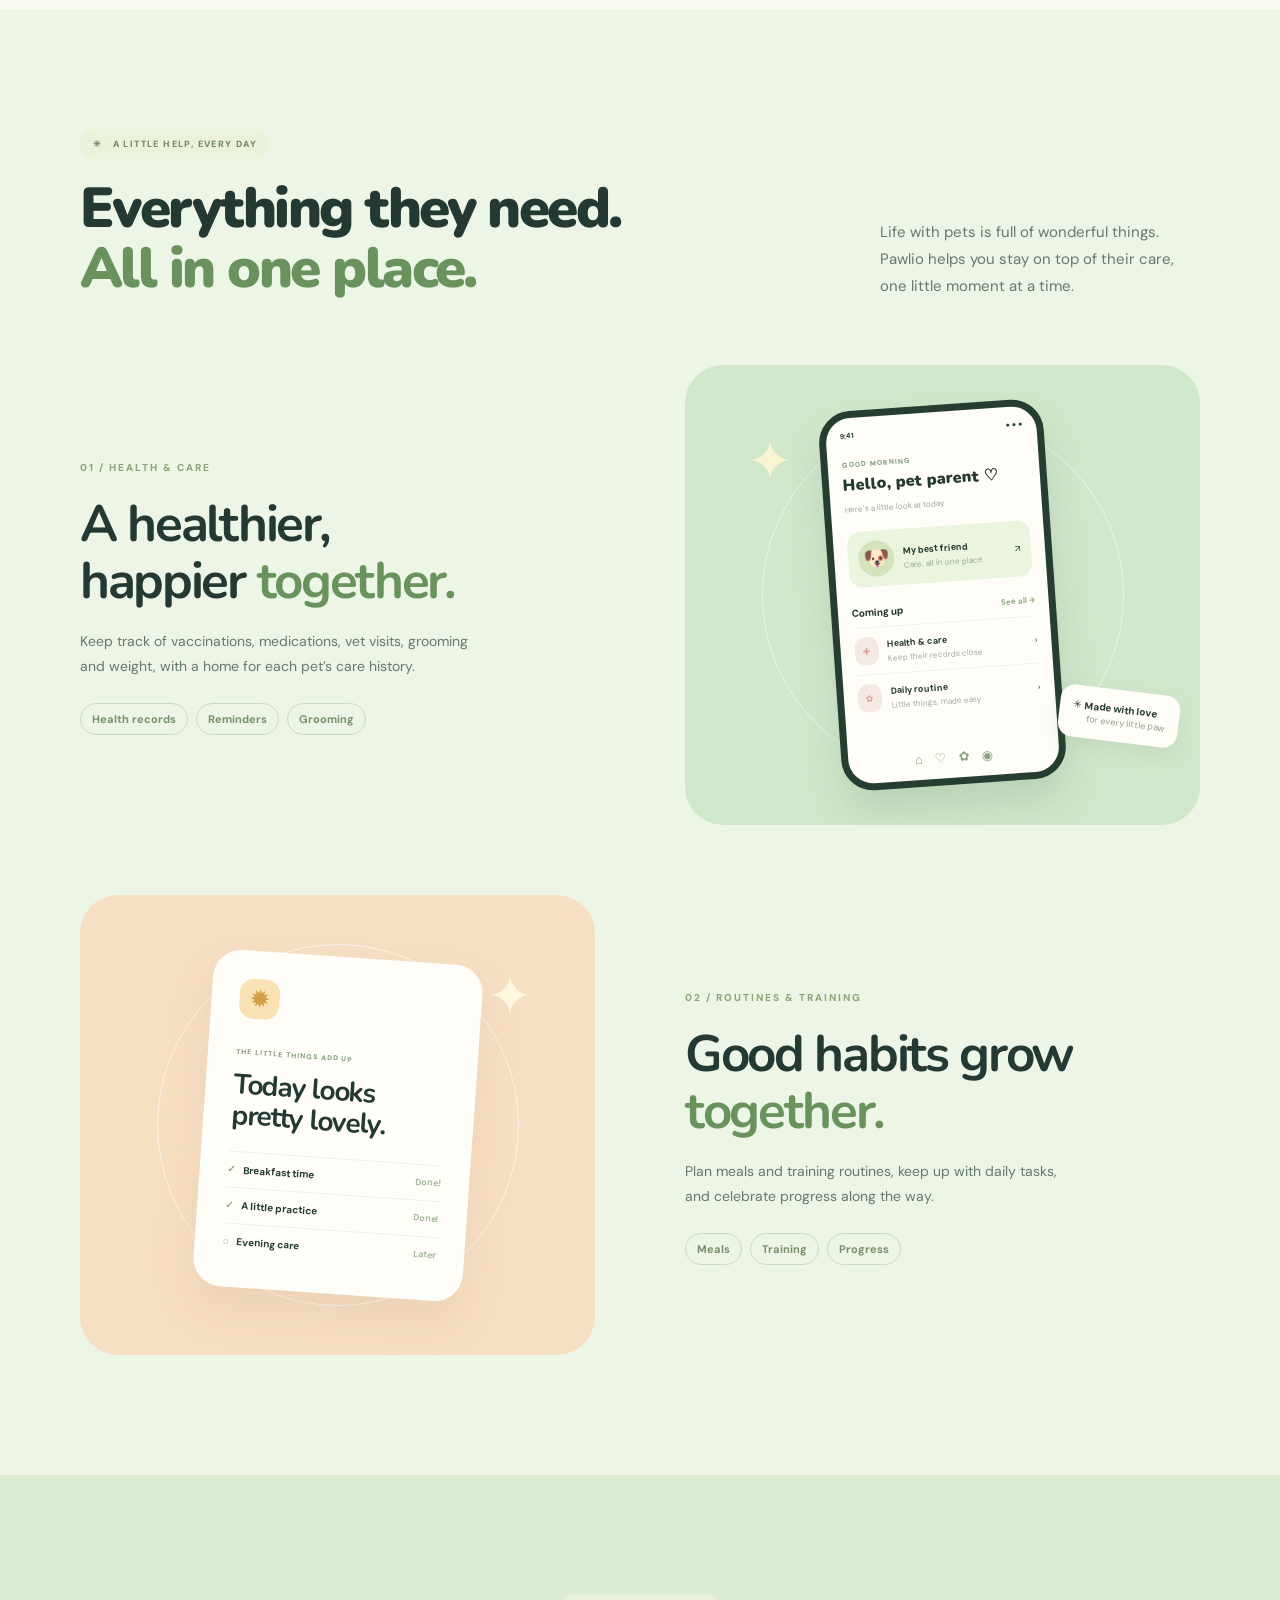
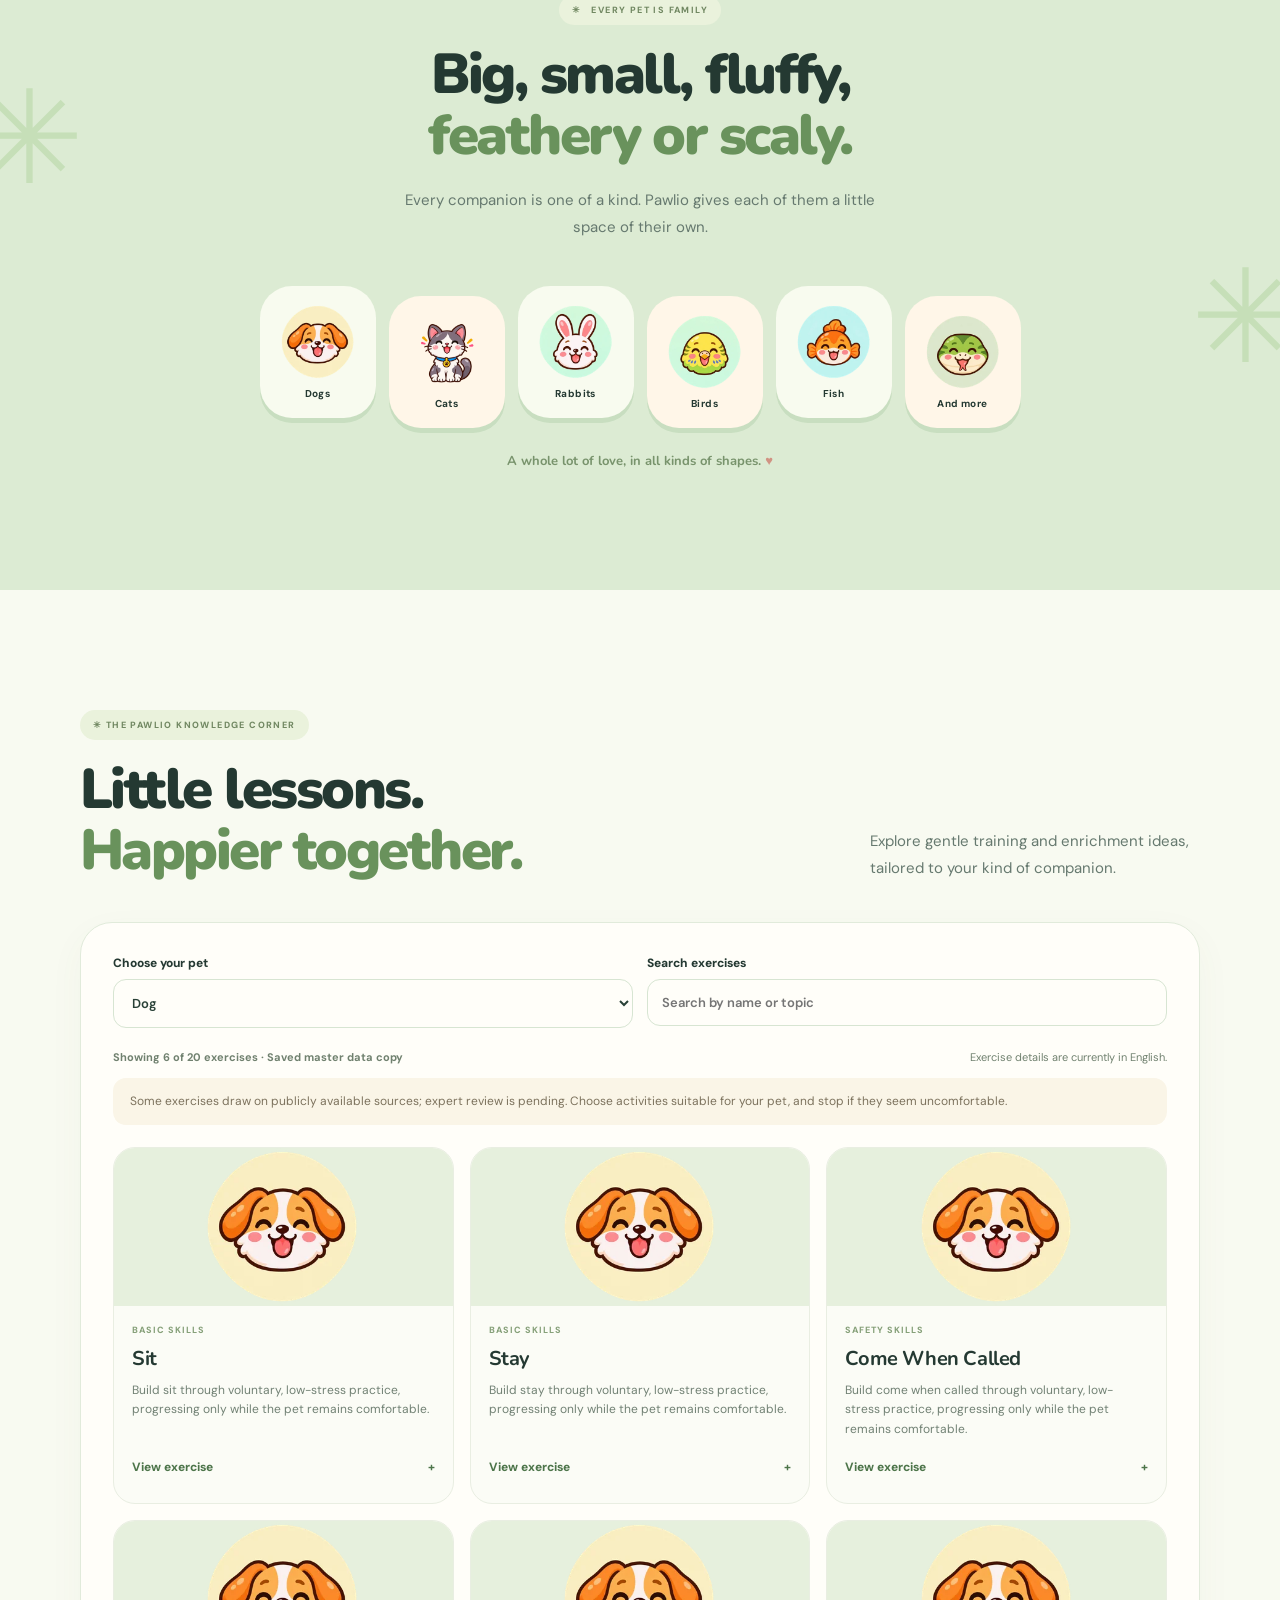
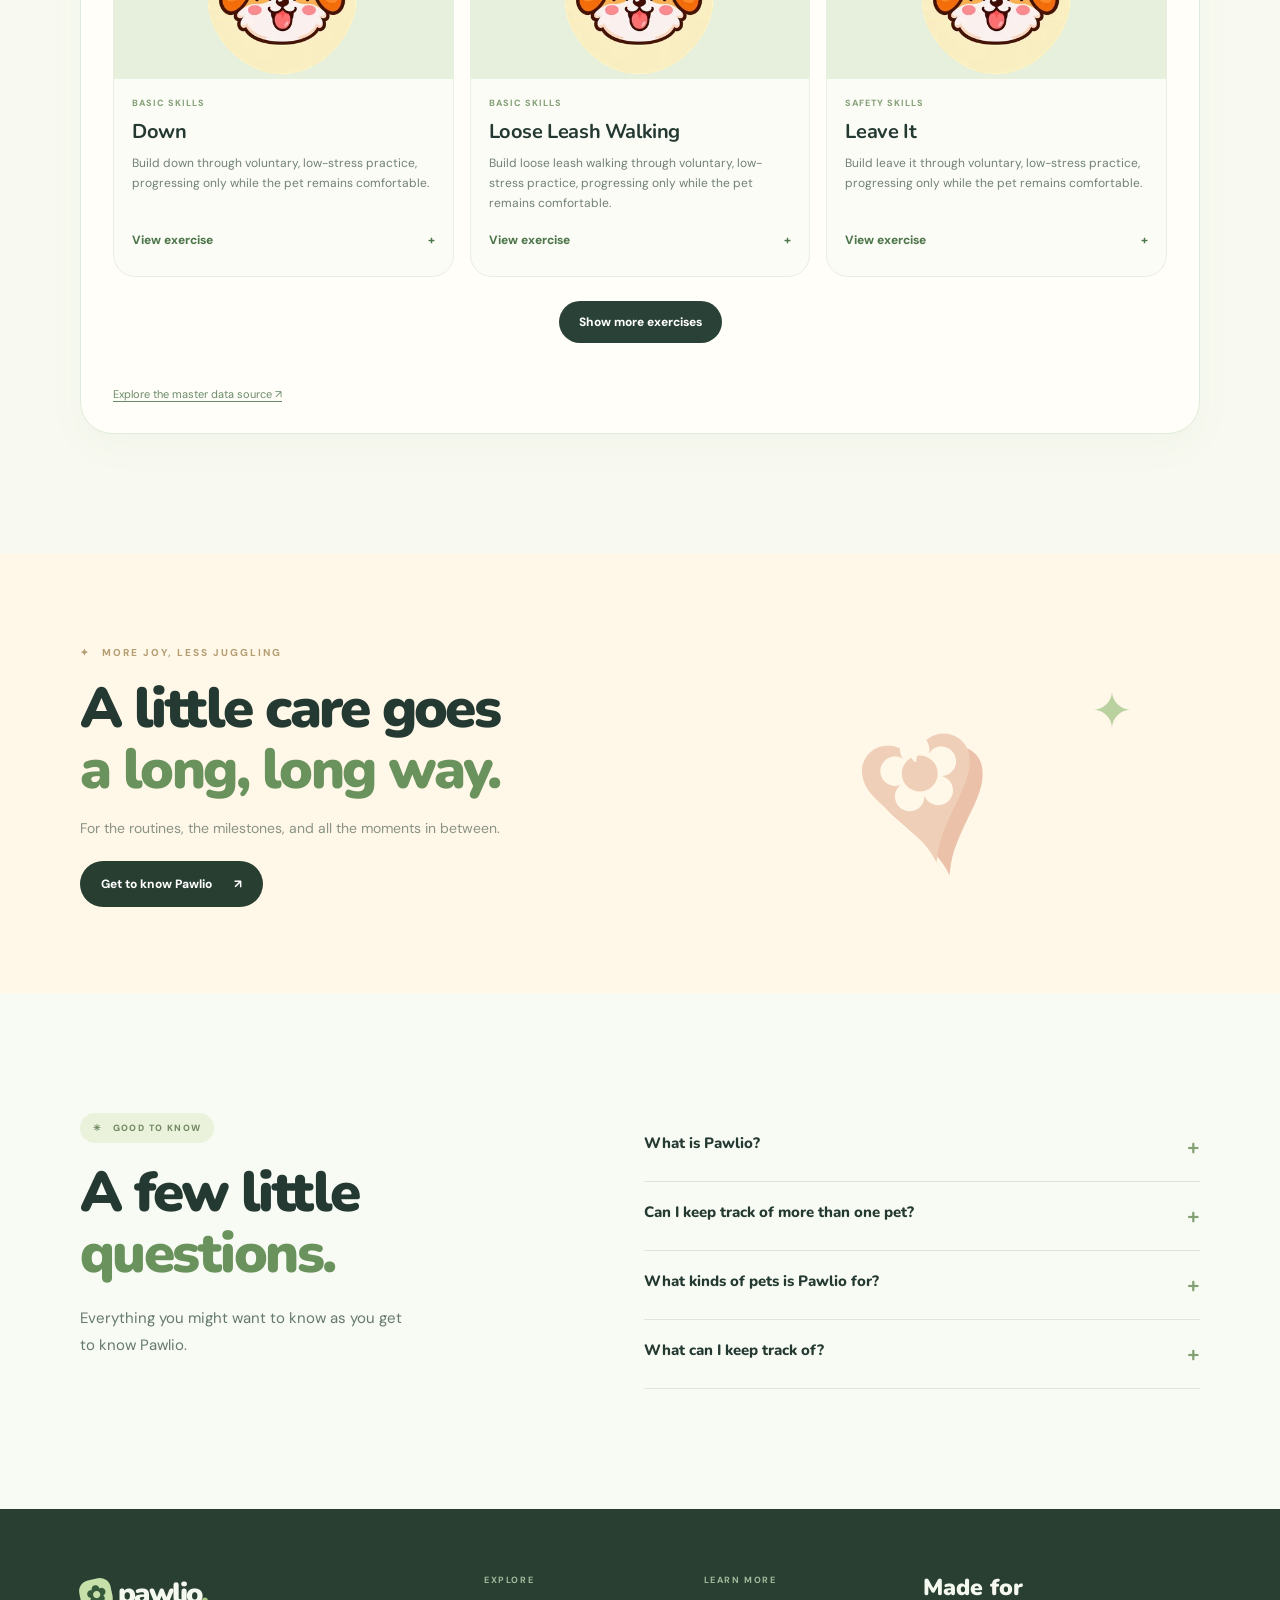
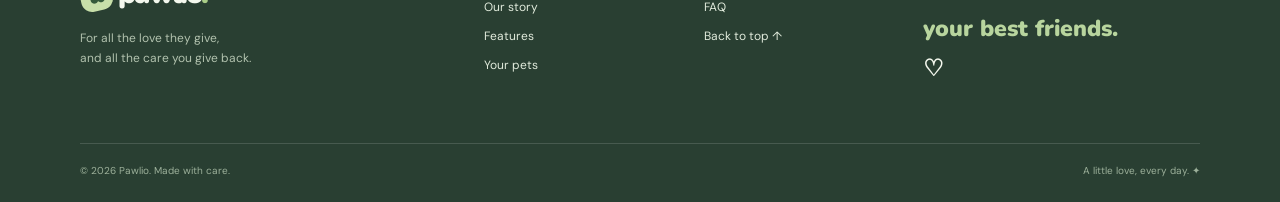
==== commit 3efaa59a: "Add multilingual pet exercise knowledge" ====
--- a/index.html
+++ b/index.html
@@ -1,10 +1,11 @@
 <!DOCTYPE html>
-<html lang="en"><head><meta charset="UTF-8"><meta name="viewport" content="width=device-width, initial-scale=1"><meta name="theme-color" content="#f9fbf0"><meta name="description" content="A little more care for the ones you love. Meet Pawlio, your pet care companion."><title>Pawlio — A little more care</title><link rel="preconnect" href="https://fonts.googleapis.com"><link rel="preconnect" href="https://fonts.gstatic.com" crossorigin><link href="https://fonts.googleapis.com/css2?family=DM+Sans:wght@400;500;600;700&family=Nunito:wght@500;600;700;800;900&display=swap" rel="stylesheet"><link rel="stylesheet" href="style.css"></head><body>
-<header class="top"><nav class="nav wrap" aria-label="Main navigation"><a class="brand" href="#home" aria-label="Pawlio home"><span class="brand-icon">✿</span> pawlio<span class="brand-dot">.</span></a><div class="navlinks"><a href="#care">Discover</a><a href="#features">Features</a><a href="#friends">Your pets</a><a href="#faq">FAQ</a></div><a class="navcta" href="#care">Explore Pawlio <span>↗</span></a><button class="menu" aria-label="Open navigation" aria-expanded="false">☰</button></nav></header>
+<html lang="en"><head><meta charset="UTF-8"><meta name="viewport" content="width=device-width, initial-scale=1"><meta name="theme-color" content="#f9fbf0"><meta name="description" content="A little more care for the ones you love. Meet Pawlio, your pet care companion."><title>Pawlio — A little more care</title><link rel="preconnect" href="https://fonts.googleapis.com"><link rel="preconnect" href="https://fonts.gstatic.com" crossorigin><link href="https://fonts.googleapis.com/css2?family=DM+Sans:wght@400;500;600;700&family=Nunito:wght@500;600;700;800;900&family=Noto+Sans+Sinhala:wght@400;600;700&family=Noto+Sans+Tamil:wght@400;600;700&display=swap" rel="stylesheet"><link rel="stylesheet" href="style.css"></head><body>
+<header class="top"><nav class="nav wrap" aria-label="Main navigation"><a class="brand" href="#home" aria-label="Pawlio home"><span class="brand-icon">✿</span> pawlio<span class="brand-dot">.</span></a><div class="navlinks"><a href="#care">Discover</a><a href="#features">Features</a><a href="#friends">Your pets</a><a href="#knowledge">Knowledge</a><a href="#faq">FAQ</a></div><label class="language-picker"><span class="sr-only">Language</span><select id="language" aria-label="Language"><option value="en">English</option><option value="si">සිංහල</option><option value="ta">தமிழ்</option></select></label><a class="navcta" href="#care">Explore Pawlio <span>↗</span></a><button class="menu" aria-label="Open navigation" aria-expanded="false">☰</button></nav></header>
 <main><section id="home" class="hero"><div class="hero-art"></div><div class="hero-tint"></div><div class="hero-content"><div class="eyebrow"><span>✦</span> MADE FOR THE LOVE OF PETS <span>✦</span></div><h1>Little moments.<br><em>Lots of love.</em></h1><p>All the care, routines, and happy little memories<br class="desktop"> your best friend deserves — in one cozy place.</p><div class="hero-actions"><a href="#care" class="button dark">Explore Pawlio <span>↗</span></a><a href="#features" class="button light">See what’s inside <span>↓</span></a></div></div><div class="hero-bottom"><span>MADE FOR EVERY KIND OF BEST FRIEND</span><a href="#care" aria-label="Scroll to discover">↓</a></div></section>
 <section id="care" class="intro section"><div class="wrap"><div class="intro-top"><span class="pill">✳ &nbsp; THE PAWLIO WAY</span><h2>For the ones who<br><em>make your world brighter.</em></h2><p>From their first hello to their everyday adventures, Pawlio helps you keep their care close and their tails (and fins, and feathers) happy.</p></div><div class="care-grid"><article><span class="care-icon peach">♡</span><h3>Care with confidence</h3><p>Keep health records, appointments, grooming and more in one thoughtful space.</p></article><article><span class="care-icon lilac">✦</span><h3>Make routines feel easy</h3><p>Bring meals, training and daily care together so the little things don’t get lost.</p></article><article><span class="care-icon green">✿</span><h3>Celebrate their journey</h3><p>Give every pet their own profile and make space for the moments that matter.</p></article></div></div></section>
 <section id="features" class="features section"><div class="wrap feature-heading"><div><span class="pill">✳ &nbsp; A LITTLE HELP, EVERY DAY</span><h2>Everything they need.<br><em>All in one place.</em></h2></div><p>Life with pets is full of wonderful things. Pawlio helps you stay on top of their care, one little moment at a time.</p></div><div class="wrap feature-block"><div class="feature-copy"><span class="number">01 / HEALTH & CARE</span><h3>A healthier,<br>happier <em>together.</em></h3><p>Keep track of vaccinations, medications, vet visits, grooming and weight, with a home for each pet’s care history.</p><div class="tags"><span>Health records</span><span>Reminders</span><span>Grooming</span></div></div><div class="feature-visual health"><div class="float-star one">✦</div><div class="phone"><div class="phone-top"><span>9:41</span><span>● ● ●</span></div><div class="phone-head"><span>GOOD MORNING</span><b>Hello, pet parent ♡</b><small>Here’s a little look at today.</small></div><div class="mini-pet"><div class="pet-circle">🐶</div><div><b>My best friend</b><small>Care, all in one place</small></div><span>↗</span></div><div class="mini-title">Coming up <span>See all →</span></div><div class="mini-row"><i>✚</i><div><b>Health & care</b><small>Keep their records close</small></div><span>›</span></div><div class="mini-row"><i>✿</i><div><b>Daily routine</b><small>Little things, made easy</small></div><span>›</span></div><div class="phone-nav">⌂ &nbsp;&nbsp; ♡ &nbsp;&nbsp; ✿ &nbsp;&nbsp; ◉</div></div><div class="float-note">✳ <b>Made with love</b><br><small>for every little paw</small></div></div></div><div class="wrap feature-block reverse"><div class="feature-copy"><span class="number">02 / ROUTINES & TRAINING</span><h3>Good habits grow<br><em>together.</em></h3><p>Plan meals and training routines, keep up with daily tasks, and celebrate progress along the way.</p><div class="tags"><span>Meals</span><span>Training</span><span>Progress</span></div></div><div class="feature-visual routine"><div class="routine-card"><span class="sun">✹</span><small>THE LITTLE THINGS ADD UP</small><h4>Today looks<br>pretty lovely.</h4><div class="task"><span>✓</span> Breakfast time <b>Done!</b></div><div class="task"><span>✓</span> A little practice <b>Done!</b></div><div class="task"><span>○</span> Evening care <b>Later</b></div></div><div class="sparkle">✦</div></div></div></section>
 <section id="friends" class="friends section"><div class="wrap friends-inner"><span class="pill">✳ &nbsp; EVERY PET IS FAMILY</span><h2>Big, small, fluffy,<br><em>feathery or scaly.</em></h2><p>Every companion is one of a kind. Pawlio gives each of them a little space of their own.</p><div class="pet-list" aria-label="Pet types"><span><img src="assets/pets/dog.webp" alt="" width="76" height="76" loading="lazy"><b>Dogs</b></span><span><img src="assets/pets/cat.webp" alt="" width="76" height="76" loading="lazy"><b>Cats</b></span><span><img src="assets/pets/rabbit.webp" alt="" width="76" height="76" loading="lazy"><b>Rabbits</b></span><span><img src="assets/pets/bird.webp" alt="" width="76" height="76" loading="lazy"><b>Birds</b></span><span><img src="assets/pets/fish.webp" alt="" width="76" height="76" loading="lazy"><b>Fish</b></span><span><img src="assets/pets/snake.webp" alt="" width="76" height="76" loading="lazy"><b>And more</b></span></div><div class="friends-note">A whole lot of love, in all kinds of shapes. <span>♥</span></div></div></section>
+<section id="knowledge" class="knowledge section"><div class="wrap"><div class="knowledge-heading"><div><span class="pill" data-i18n="knowledgePill">✳ &nbsp; THE PAWLIO KNOWLEDGE CORNER</span><h2><span data-i18n="knowledgeTitle">Little lessons.</span><br><em data-i18n="knowledgeTitle2">Happier together.</em></h2></div><p data-i18n="knowledgeIntro">Explore gentle training and enrichment ideas, tailored to your kind of companion.</p></div><div class="knowledge-panel"><div class="knowledge-controls"><div><label for="species-select" data-i18n="choosePet">Choose your pet</label><select id="species-select"></select></div><div class="search-control"><label for="exercise-search" data-i18n="searchExercises">Search exercises</label><input id="exercise-search" type="search" autocomplete="off" placeholder="Search by name or topic"></div></div><div class="knowledge-meta"><p id="exercise-status" aria-live="polite"></p><span data-i18n="englishContent">Exercise details are currently in English.</span></div><p class="review-note" data-i18n="reviewNote">Some exercises draw on publicly available sources; expert review is pending. Choose activities suitable for your pet, and stop if they seem uncomfortable.</p><div id="exercise-grid" class="exercise-grid" aria-live="polite"></div><div class="knowledge-actions"><button class="more-exercises" type="button" id="show-more" hidden data-i18n="showMore">Show more exercises</button><button class="retry-exercises" type="button" id="retry" hidden data-i18n="retry">Try again</button></div><a class="source-link" href="https://github.com/Deshan555/Pawtrack-Master-Data" target="_blank" rel="noopener noreferrer" data-i18n="sourceLink">Explore the master data source ↗</a></div></div></section>
 <section class="little-banner"><div class="wrap banner-inner"><div><span>✦ &nbsp; MORE JOY, LESS JUGGLING</span><h2>A little care goes<br><em>a long, long way.</em></h2><p>For the routines, the milestones, and all the moments in between.</p><a class="button dark" href="#faq">Get to know Pawlio <span>↗</span></a></div><div class="banner-art"><span class="big-heart">♥</span><span class="paw">✿</span><span class="tiny-star">✦</span></div></div></section>
 <section class="faq section" id="faq"><div class="wrap faq-grid"><div><span class="pill">✳ &nbsp; GOOD TO KNOW</span><h2>A few little<br><em>questions.</em></h2><p>Everything you might want to know as you get to know Pawlio.</p></div><div class="questions"><details><summary>What is Pawlio?<span>+</span></summary><p>Pawlio is a pet care companion for keeping your pets’ profiles, care records, routines and reminders together.</p></details><details><summary>Can I keep track of more than one pet?<span>+</span></summary><p>Yes. Each pet can have their own profile so their information stays organized and easy to find.</p></details><details><summary>What kinds of pets is Pawlio for?<span>+</span></summary><p>Pawlio is designed for a range of companions, including dogs, cats, birds, rabbits, fish, reptiles and more.</p></details><details><summary>What can I keep track of?<span>+</span></summary><p>You can organize health records, grooming, meals, training routines and reminders for your pets.</p></details></div></div></section>
-</main><footer><div class="wrap footer"><div><a class="brand" href="#home"><span class="brand-icon">✿</span> pawlio<span class="brand-dot">.</span></a><p>For all the love they give,<br>and all the care you give back.</p></div><div><b>EXPLORE</b><a href="#care">Our story</a><a href="#features">Features</a><a href="#friends">Your pets</a></div><div><b>LEARN MORE</b><a href="#faq">FAQ</a><a href="#home">Back to top ↑</a></div><div class="footer-love">Made for<br><span>your best friends.</span> ♡</div></div><div class="wrap footer-bottom"><span>© 2026 Pawlio. Made with care.</span><span>A little love, every day. ✦</span></div></footer><script src="script.js"></script></body></html>
+</main><footer><div class="wrap footer"><div><a class="brand" href="#home"><span class="brand-icon">✿</span> pawlio<span class="brand-dot">.</span></a><p>For all the love they give,<br>and all the care you give back.</p></div><div><b>EXPLORE</b><a href="#care">Our story</a><a href="#features">Features</a><a href="#friends">Your pets</a></div><div><b>LEARN MORE</b><a href="#faq">FAQ</a><a href="#home">Back to top ↑</a></div><div class="footer-love">Made for<br><span>your best friends.</span> ♡</div></div><div class="wrap footer-bottom"><span>© 2026 Pawlio. Made with care.</span><span>A little love, every day. ✦</span></div></footer><script src="translations.js" defer></script><script src="script.js" defer></script></body></html>
--- a/style.css
+++ b/style.css
@@ -4,3 +4,6 @@
 .pet-list span { width: 116px; height: 132px; gap: 7px; }
 .pet-list img { display: block; width: 76px; height: 76px; object-fit: contain; }
 @media (max-width: 750px) { .pet-list span { width: 92px; height: 110px; } .pet-list img { width: 62px; height: 62px; } }
+/* Language and knowledge */
+.sr-only{position:absolute;width:1px;height:1px;padding:0;margin:-1px;overflow:hidden;clip:rect(0,0,0,0);white-space:nowrap;border:0}.language-picker select,.knowledge-controls select,.knowledge-controls input{font:600 13px 'DM Sans',sans-serif;color:#294137;background:#fffef9;border:1px solid #d7e5d2;border-radius:20px;padding:10px 13px}.language-picker select{max-width:105px}.language-picker{margin-left:auto;margin-right:18px}.navlinks{margin-left:auto}.navcta{white-space:nowrap}.knowledge{background:#f8faf1}.knowledge-heading{display:flex;align-items:end;justify-content:space-between;gap:30px;margin-bottom:40px}.knowledge-heading h2{margin-top:20px}.knowledge-heading>p{max-width:330px;color:#66796f;font-size:15px;line-height:1.8}.knowledge-panel{background:#fffef9;border:1px solid #e1ebdb;border-radius:32px;padding:32px;box-shadow:0 12px 36px #54724a0b}.knowledge-controls{display:flex;gap:14px}.knowledge-controls>div{flex:1}.knowledge-controls label{display:block;font-size:12px;font-weight:800;margin-bottom:8px}.knowledge-controls select,.knowledge-controls input{border-radius:13px;width:100%;padding:14px}.knowledge-meta{display:flex;justify-content:space-between;gap:15px;align-items:center;margin:22px 0 14px;font-size:11px;color:#70816f}.knowledge-meta p{font-weight:700}.review-note{padding:14px 17px;background:#faf5e7;color:#7c725d;font-size:12px;line-height:1.6;border-radius:13px;margin-bottom:22px}.exercise-grid{display:grid;grid-template-columns:repeat(3,minmax(0,1fr));gap:16px}.exercise-card{border:1px solid #e9eee2;border-radius:22px;overflow:hidden;background:#fbfcf6;display:flex;flex-direction:column}.exercise-image{height:158px;background:#e6f0dd;display:flex;align-items:center;justify-content:center}.exercise-image img{width:100%;height:100%;object-fit:contain}.exercise-body{padding:18px;display:flex;flex-direction:column;gap:9px;flex:1}.exercise-category{font-size:9px;text-transform:uppercase;letter-spacing:1px;font-weight:800;color:#86a079}.exercise-body h3{font-size:20px;letter-spacing:-.02em}.exercise-body>p{font-size:12px;line-height:1.65;color:#718174}.exercise-detail{margin-top:auto}.exercise-detail summary{list-style:none;cursor:pointer;font-size:12px;font-weight:800;color:#4d754a;padding:10px 0}.exercise-detail summary::-webkit-details-marker{display:none}.exercise-detail summary::after{content:' +';float:right}.exercise-detail[open] summary::after{content:' −'}.exercise-detail h4{font-size:13px;margin:12px 0 7px}.exercise-detail ol,.exercise-detail ul{padding-left:18px;margin:0;color:#67786a;font-size:12px;line-height:1.6}.exercise-detail li{margin-bottom:7px}.exercise-detail a,.source-link{text-decoration:underline;text-underline-offset:3px}.exercise-detail a{overflow-wrap:anywhere}.knowledge-actions{text-align:center}.more-exercises,.retry-exercises{border:0;border-radius:24px;background:#294137;color:white;padding:13px 20px;font-weight:800;font-size:12px;margin:24px 0;cursor:pointer}.source-link{display:block;font-size:11px;color:#6b8a67;margin-top:20px}.knowledge-empty{grid-column:1/-1;color:#6e8170;padding:35px;text-align:center}.exercise-note{font-size:11px;line-height:1.55;color:#7d715e}.menu{flex-shrink:0}@media(max-width:850px){.navlinks{gap:18px}.language-picker{margin-right:8px}.exercise-grid{grid-template-columns:repeat(2,minmax(0,1fr))}}@media(max-width:750px){.language-picker{margin-left:auto;margin-right:8px}.navcta{margin-left:0}.knowledge-heading{display:block}.knowledge-heading>p{margin-top:18px}.knowledge-panel{padding:20px}.knowledge-controls{flex-direction:column}.knowledge-meta{align-items:start;flex-direction:column}.exercise-grid{grid-template-columns:1fr}.exercise-image{height:180px}}
+html:lang(si) body{font-family:'Noto Sans Sinhala','DM Sans',sans-serif}html:lang(ta) body{font-family:'Noto Sans Tamil','DM Sans',sans-serif}html:lang(si) h1,html:lang(si) h2,html:lang(si) h3,html:lang(si) h4{font-family:'Noto Sans Sinhala',sans-serif;letter-spacing:0;line-height:1.42}html:lang(ta) h1,html:lang(ta) h2,html:lang(ta) h3,html:lang(ta) h4{font-family:'Noto Sans Tamil',sans-serif;letter-spacing:0;line-height:1.42}html:lang(si) h1,html:lang(ta) h1{font-size:clamp(38px,5.2vw,66px)}html:lang(si) h2,html:lang(ta) h2{font-size:clamp(30px,3.7vw,48px)}html:lang(si) .hero-content,html:lang(ta) .hero-content{padding-top:42px}html:lang(si) .navlinks,html:lang(ta) .navlinks{gap:20px}html:lang(si) .pill,html:lang(ta) .pill{letter-spacing:0}
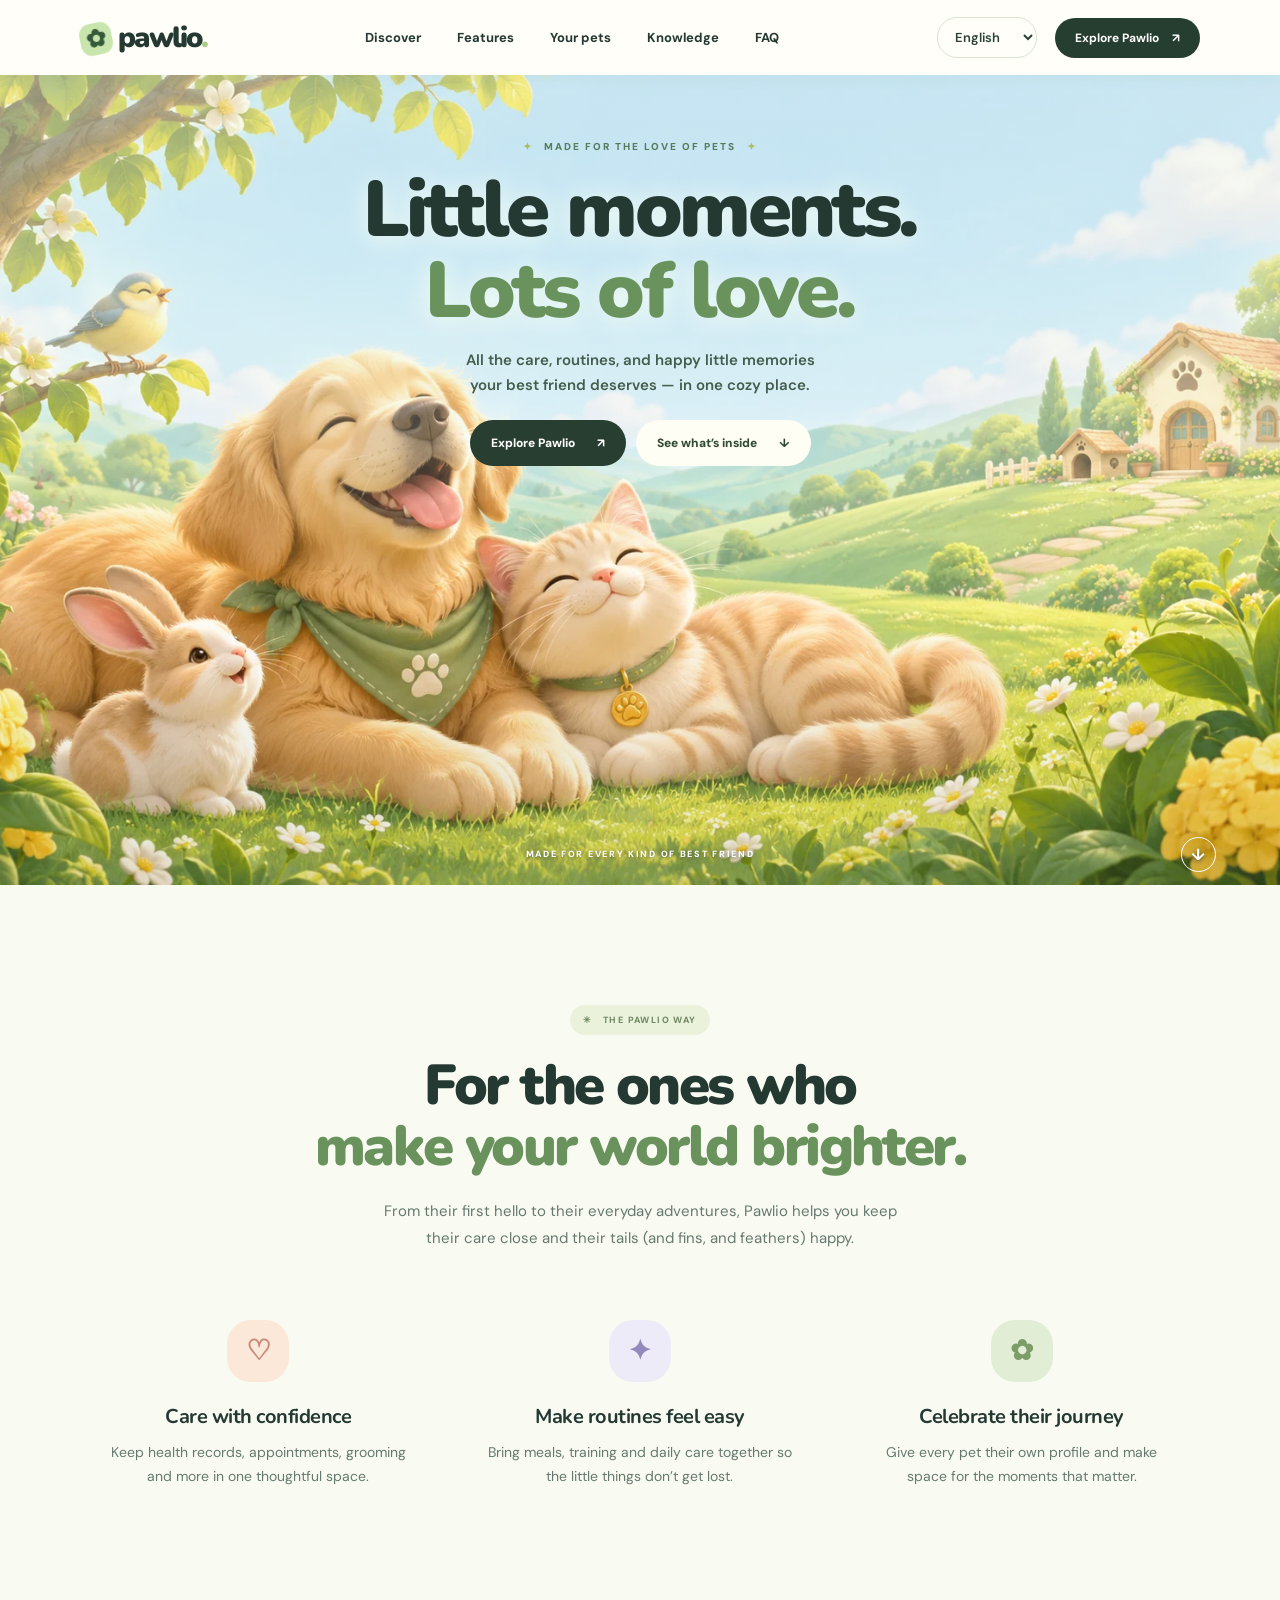
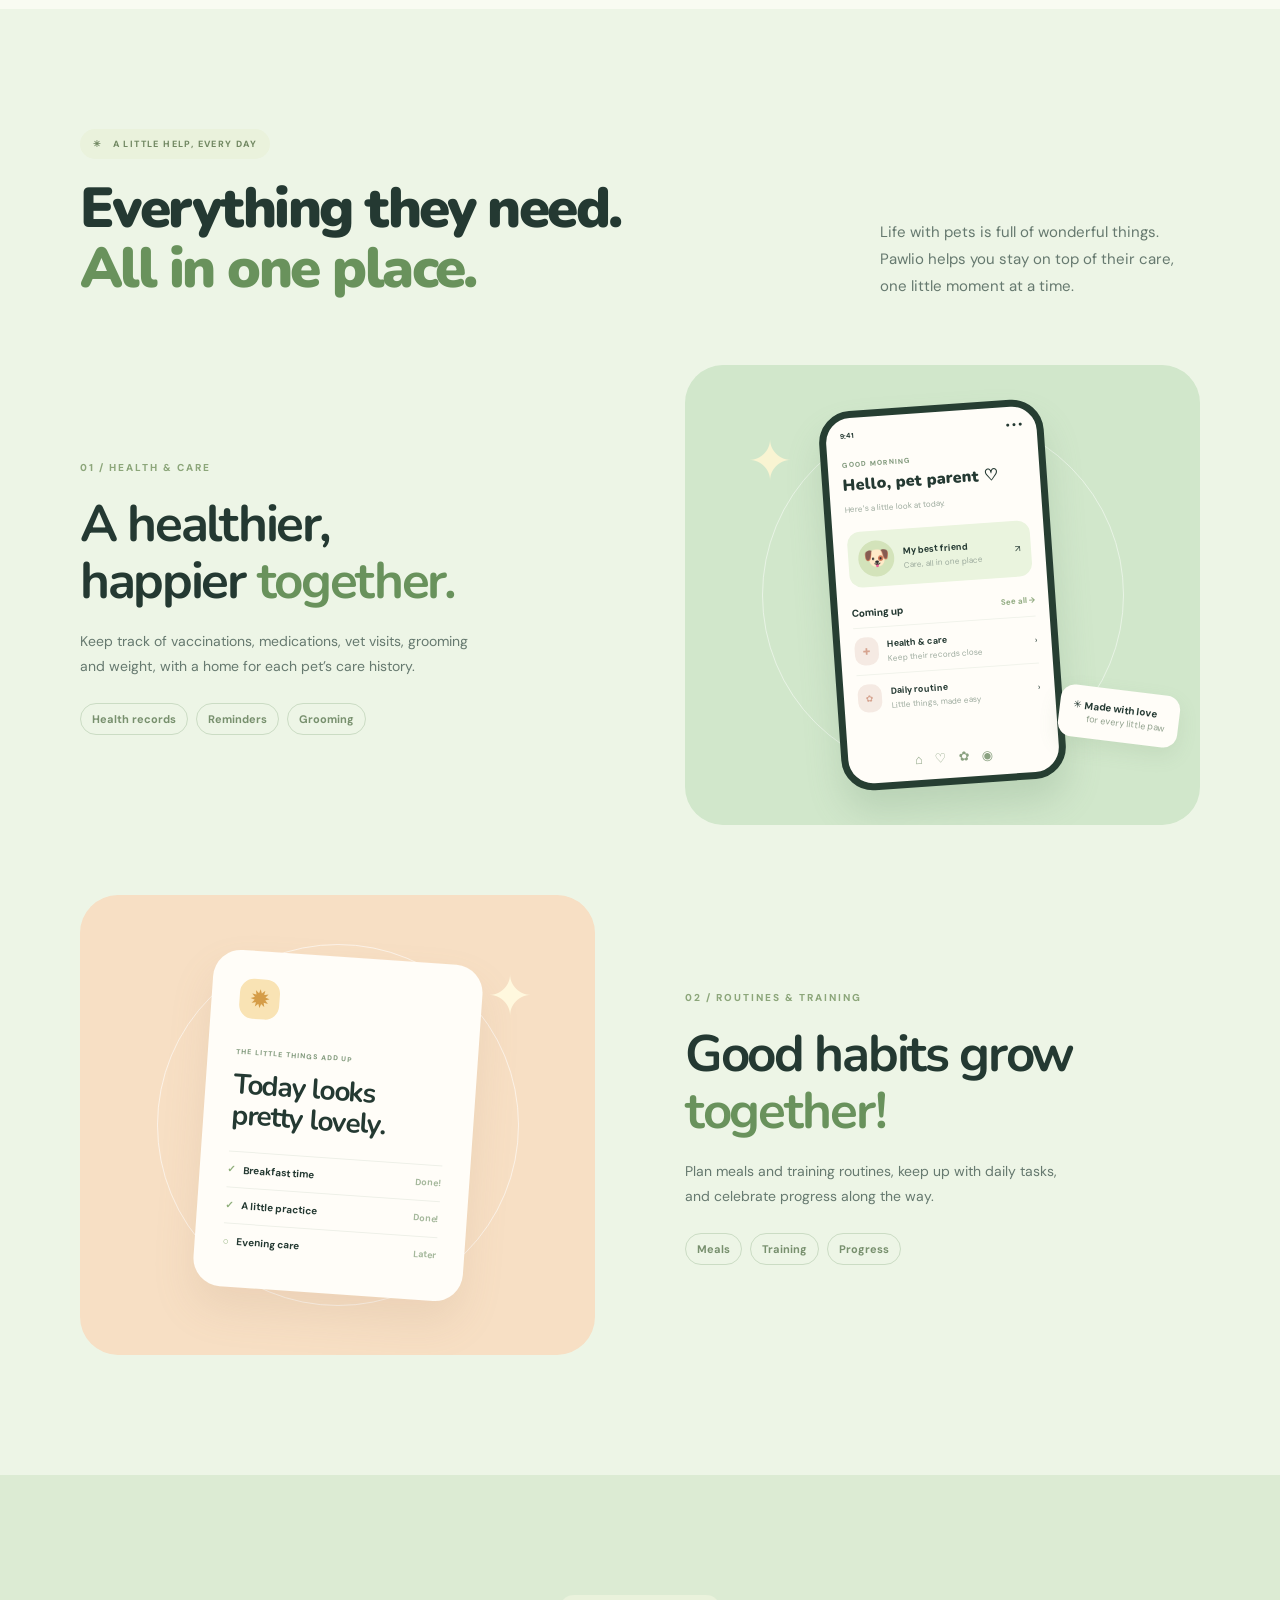
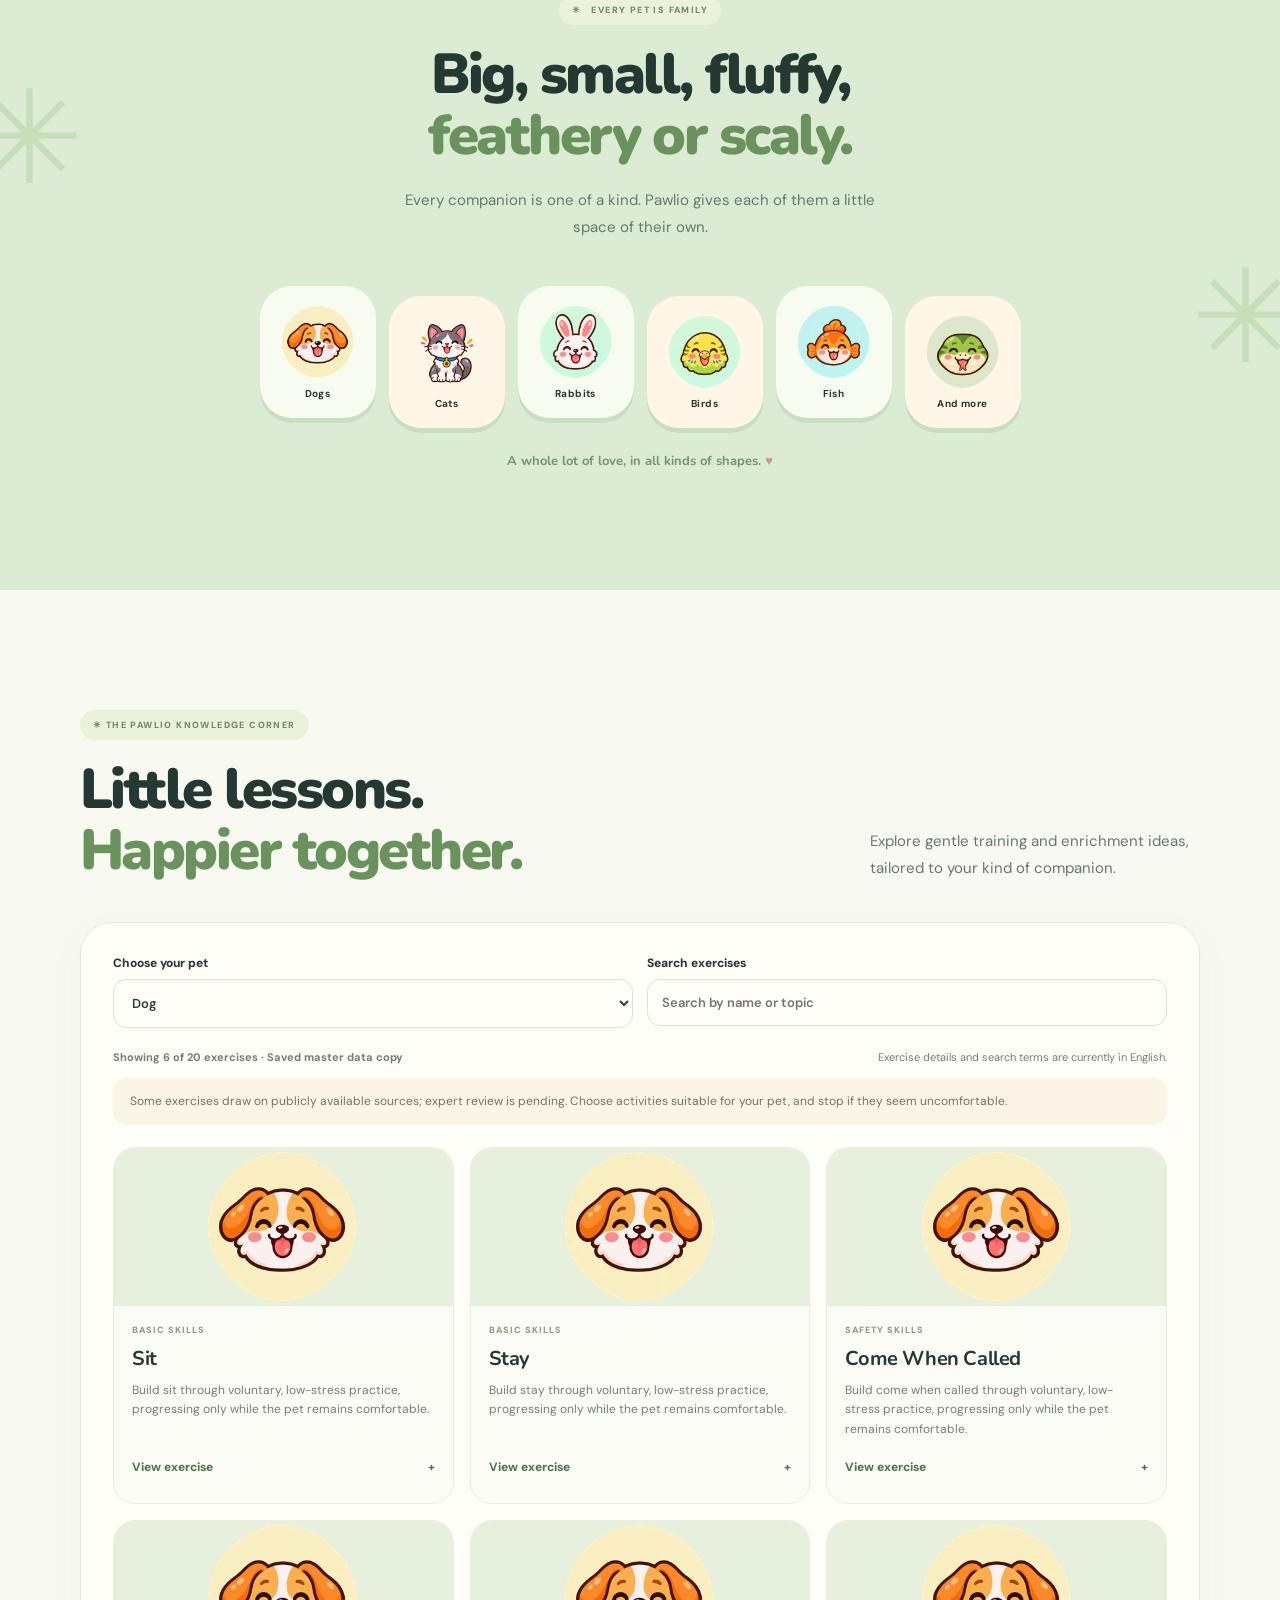
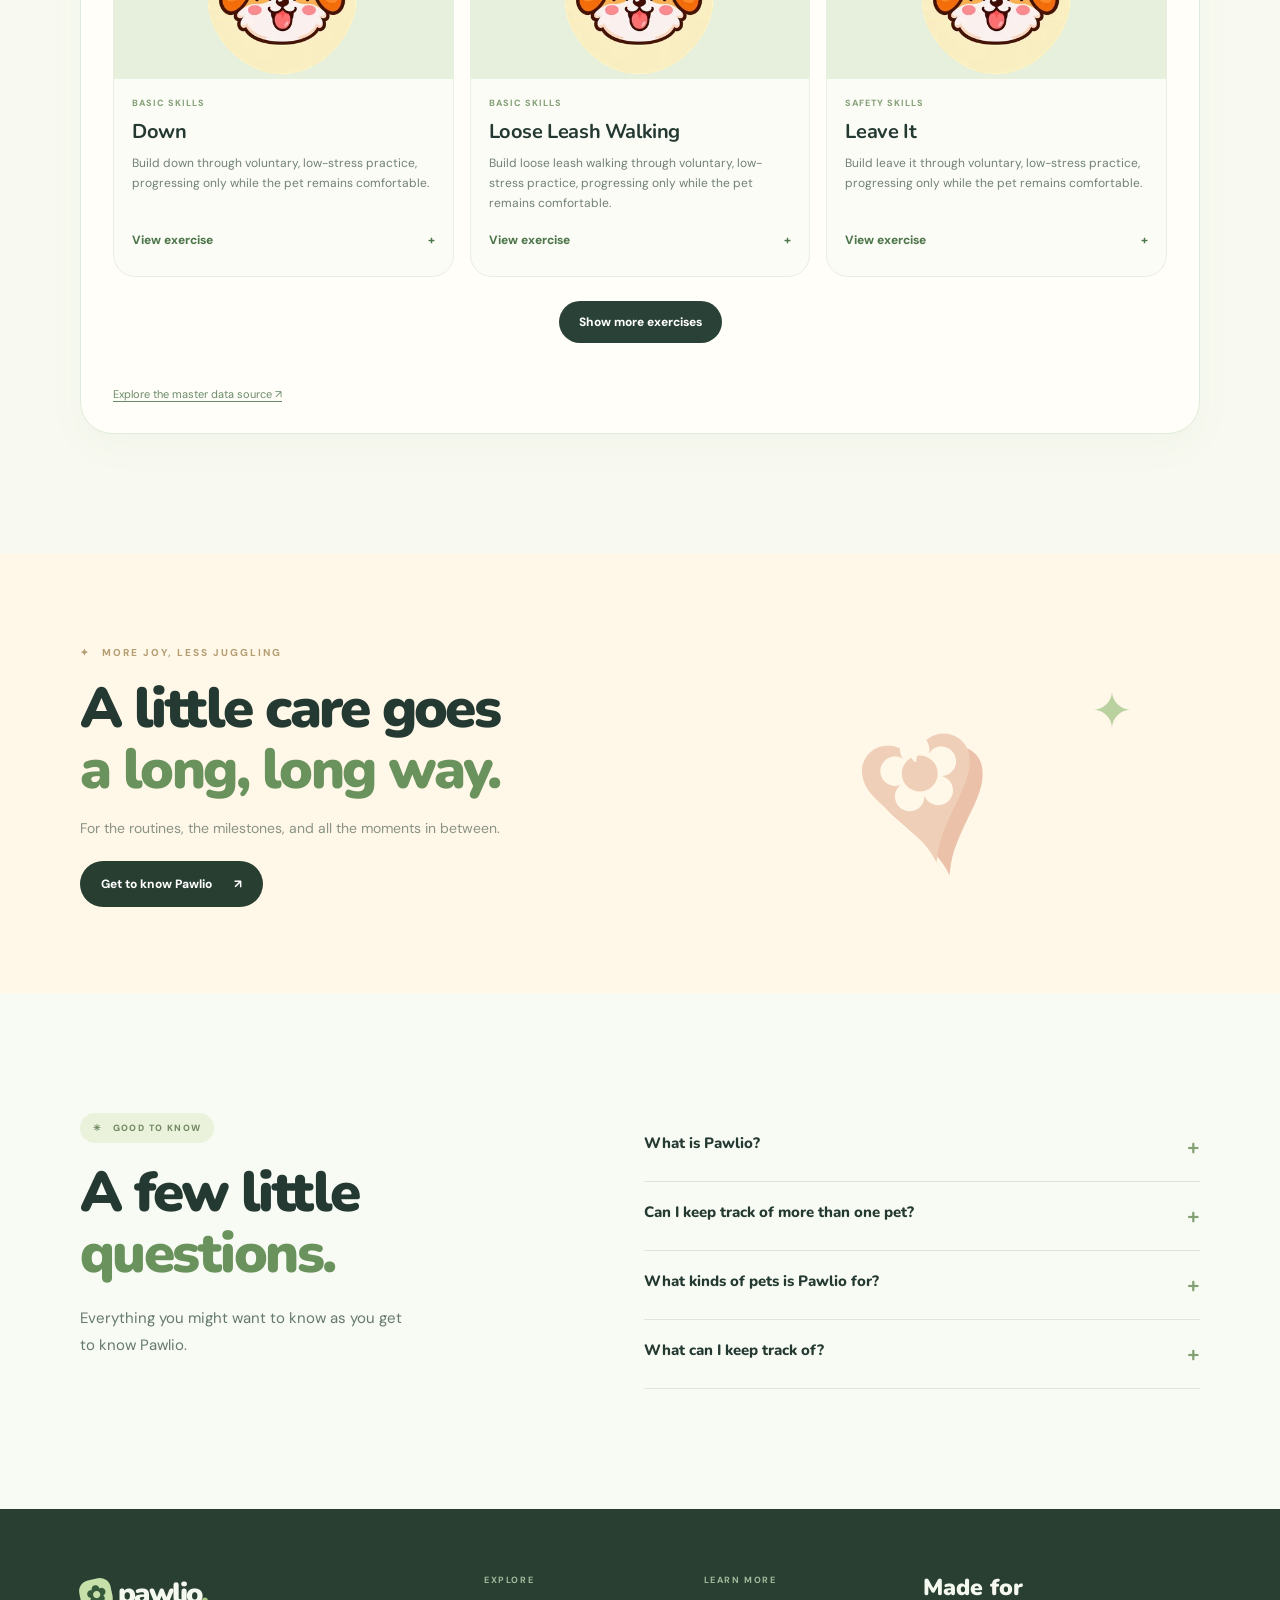
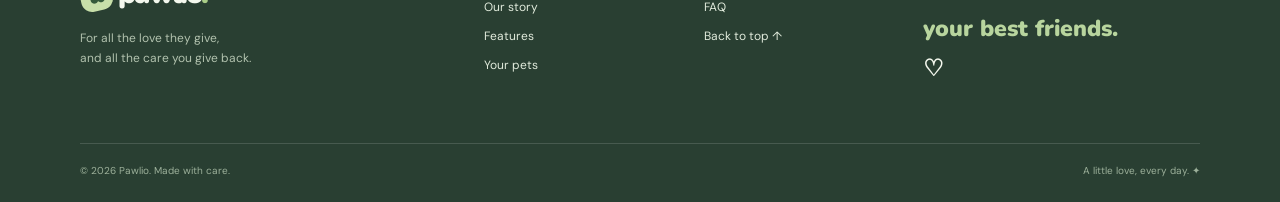
==== commit 036f212a: "Localize website for Korean, Chinese and Japanese" ====
--- a/index.html
+++ b/index.html
@@ -1,9 +1,9 @@
 <!DOCTYPE html>
-<html lang="en"><head><meta charset="UTF-8"><meta name="viewport" content="width=device-width, initial-scale=1"><meta name="theme-color" content="#f9fbf0"><meta name="description" content="A little more care for the ones you love. Meet Pawlio, your pet care companion."><title>Pawlio — A little more care</title><link rel="preconnect" href="https://fonts.googleapis.com"><link rel="preconnect" href="https://fonts.gstatic.com" crossorigin><link href="https://fonts.googleapis.com/css2?family=DM+Sans:wght@400;500;600;700&family=Nunito:wght@500;600;700;800;900&family=Noto+Sans+Sinhala:wght@400;600;700&family=Noto+Sans+Tamil:wght@400;600;700&display=swap" rel="stylesheet"><link rel="stylesheet" href="style.css"></head><body>
-<header class="top"><nav class="nav wrap" aria-label="Main navigation"><a class="brand" href="#home" aria-label="Pawlio home"><span class="brand-icon">✿</span> pawlio<span class="brand-dot">.</span></a><div class="navlinks"><a href="#care">Discover</a><a href="#features">Features</a><a href="#friends">Your pets</a><a href="#knowledge">Knowledge</a><a href="#faq">FAQ</a></div><label class="language-picker"><span class="sr-only">Language</span><select id="language" aria-label="Language"><option value="en">English</option><option value="si">සිංහල</option><option value="ta">தமிழ்</option></select></label><a class="navcta" href="#care">Explore Pawlio <span>↗</span></a><button class="menu" aria-label="Open navigation" aria-expanded="false">☰</button></nav></header>
+<html lang="en"><head><meta charset="UTF-8"><meta name="viewport" content="width=device-width, initial-scale=1"><meta name="theme-color" content="#f9fbf0"><meta name="description" content="A little more care for the ones you love. Meet Pawlio, your pet care companion."><title>Pawlio — A little more care</title><link rel="preconnect" href="https://fonts.googleapis.com"><link rel="preconnect" href="https://fonts.gstatic.com" crossorigin><link href="https://fonts.googleapis.com/css2?family=DM+Sans:wght@400;500;600;700&family=Nunito:wght@500;600;700;800;900&family=Noto+Sans+KR:wght@400;600;700;900&family=Noto+Sans+SC:wght@400;600;700;900&family=Noto+Sans+JP:wght@400;600;700;900&display=swap" rel="stylesheet"><link rel="stylesheet" href="style.css"></head><body>
+<header class="top"><nav class="nav wrap" aria-label="Main navigation"><a class="brand" href="#home" aria-label="Pawlio home"><span class="brand-icon">✿</span> pawlio<span class="brand-dot">.</span></a><div class="navlinks"><a href="#care">Discover</a><a href="#features">Features</a><a href="#friends">Your pets</a><a href="#knowledge">Knowledge</a><a href="#faq">FAQ</a></div><label class="language-picker"><span class="sr-only">Language</span><select id="language" aria-label="Language"><option value="en">English</option><option value="ko">한국어</option><option value="zh-CN">简体中文</option><option value="ja">日本語</option></select></label><a class="navcta" href="#care">Explore Pawlio <span>↗</span></a><button class="menu" aria-label="Open navigation" aria-expanded="false">☰</button></nav></header>
 <main><section id="home" class="hero"><div class="hero-art"></div><div class="hero-tint"></div><div class="hero-content"><div class="eyebrow"><span>✦</span> MADE FOR THE LOVE OF PETS <span>✦</span></div><h1>Little moments.<br><em>Lots of love.</em></h1><p>All the care, routines, and happy little memories<br class="desktop"> your best friend deserves — in one cozy place.</p><div class="hero-actions"><a href="#care" class="button dark">Explore Pawlio <span>↗</span></a><a href="#features" class="button light">See what’s inside <span>↓</span></a></div></div><div class="hero-bottom"><span>MADE FOR EVERY KIND OF BEST FRIEND</span><a href="#care" aria-label="Scroll to discover">↓</a></div></section>
 <section id="care" class="intro section"><div class="wrap"><div class="intro-top"><span class="pill">✳ &nbsp; THE PAWLIO WAY</span><h2>For the ones who<br><em>make your world brighter.</em></h2><p>From their first hello to their everyday adventures, Pawlio helps you keep their care close and their tails (and fins, and feathers) happy.</p></div><div class="care-grid"><article><span class="care-icon peach">♡</span><h3>Care with confidence</h3><p>Keep health records, appointments, grooming and more in one thoughtful space.</p></article><article><span class="care-icon lilac">✦</span><h3>Make routines feel easy</h3><p>Bring meals, training and daily care together so the little things don’t get lost.</p></article><article><span class="care-icon green">✿</span><h3>Celebrate their journey</h3><p>Give every pet their own profile and make space for the moments that matter.</p></article></div></div></section>
-<section id="features" class="features section"><div class="wrap feature-heading"><div><span class="pill">✳ &nbsp; A LITTLE HELP, EVERY DAY</span><h2>Everything they need.<br><em>All in one place.</em></h2></div><p>Life with pets is full of wonderful things. Pawlio helps you stay on top of their care, one little moment at a time.</p></div><div class="wrap feature-block"><div class="feature-copy"><span class="number">01 / HEALTH & CARE</span><h3>A healthier,<br>happier <em>together.</em></h3><p>Keep track of vaccinations, medications, vet visits, grooming and weight, with a home for each pet’s care history.</p><div class="tags"><span>Health records</span><span>Reminders</span><span>Grooming</span></div></div><div class="feature-visual health"><div class="float-star one">✦</div><div class="phone"><div class="phone-top"><span>9:41</span><span>● ● ●</span></div><div class="phone-head"><span>GOOD MORNING</span><b>Hello, pet parent ♡</b><small>Here’s a little look at today.</small></div><div class="mini-pet"><div class="pet-circle">🐶</div><div><b>My best friend</b><small>Care, all in one place</small></div><span>↗</span></div><div class="mini-title">Coming up <span>See all →</span></div><div class="mini-row"><i>✚</i><div><b>Health & care</b><small>Keep their records close</small></div><span>›</span></div><div class="mini-row"><i>✿</i><div><b>Daily routine</b><small>Little things, made easy</small></div><span>›</span></div><div class="phone-nav">⌂ &nbsp;&nbsp; ♡ &nbsp;&nbsp; ✿ &nbsp;&nbsp; ◉</div></div><div class="float-note">✳ <b>Made with love</b><br><small>for every little paw</small></div></div></div><div class="wrap feature-block reverse"><div class="feature-copy"><span class="number">02 / ROUTINES & TRAINING</span><h3>Good habits grow<br><em>together.</em></h3><p>Plan meals and training routines, keep up with daily tasks, and celebrate progress along the way.</p><div class="tags"><span>Meals</span><span>Training</span><span>Progress</span></div></div><div class="feature-visual routine"><div class="routine-card"><span class="sun">✹</span><small>THE LITTLE THINGS ADD UP</small><h4>Today looks<br>pretty lovely.</h4><div class="task"><span>✓</span> Breakfast time <b>Done!</b></div><div class="task"><span>✓</span> A little practice <b>Done!</b></div><div class="task"><span>○</span> Evening care <b>Later</b></div></div><div class="sparkle">✦</div></div></div></section>
+<section id="features" class="features section"><div class="wrap feature-heading"><div><span class="pill">✳ &nbsp; A LITTLE HELP, EVERY DAY</span><h2>Everything they need.<br><em>All in one place.</em></h2></div><p>Life with pets is full of wonderful things. Pawlio helps you stay on top of their care, one little moment at a time.</p></div><div class="wrap feature-block"><div class="feature-copy"><span class="number">01 / HEALTH & CARE</span><h3>A healthier,<br>happier <em>together.</em></h3><p>Keep track of vaccinations, medications, vet visits, grooming and weight, with a home for each pet’s care history.</p><div class="tags"><span>Health records</span><span>Reminders</span><span>Grooming</span></div></div><div class="feature-visual health"><div class="float-star one">✦</div><div class="phone"><div class="phone-top"><span>9:41</span><span>● ● ●</span></div><div class="phone-head"><span>GOOD MORNING</span><b>Hello, pet parent ♡</b><small>Here’s a little look at today.</small></div><div class="mini-pet"><div class="pet-circle">🐶</div><div><b>My best friend</b><small>Care, all in one place</small></div><span>↗</span></div><div class="mini-title">Coming up <span>See all →</span></div><div class="mini-row"><i>✚</i><div><b>Health & care</b><small>Keep their records close</small></div><span>›</span></div><div class="mini-row"><i>✿</i><div><b>Daily routine</b><small>Little things, made easy</small></div><span>›</span></div><div class="phone-nav">⌂ &nbsp;&nbsp; ♡ &nbsp;&nbsp; ✿ &nbsp;&nbsp; ◉</div></div><div class="float-note">✳ <b>Made with love</b><br><small>for every little paw</small></div></div></div><div class="wrap feature-block reverse"><div class="feature-copy"><span class="number">02 / ROUTINES & TRAINING</span><h3>Good habits grow<br><em>together!</em></h3><p>Plan meals and training routines, keep up with daily tasks, and celebrate progress along the way.</p><div class="tags"><span>Meals</span><span>Training</span><span>Progress</span></div></div><div class="feature-visual routine"><div class="routine-card"><span class="sun">✹</span><small>THE LITTLE THINGS ADD UP</small><h4>Today looks<br>pretty lovely.</h4><div class="task"><span>✓</span> Breakfast time <b>Done!</b></div><div class="task"><span>✓</span> A little practice <b>Done!</b></div><div class="task"><span>○</span> Evening care <b>Later</b></div></div><div class="sparkle">✦</div></div></div></section>
 <section id="friends" class="friends section"><div class="wrap friends-inner"><span class="pill">✳ &nbsp; EVERY PET IS FAMILY</span><h2>Big, small, fluffy,<br><em>feathery or scaly.</em></h2><p>Every companion is one of a kind. Pawlio gives each of them a little space of their own.</p><div class="pet-list" aria-label="Pet types"><span><img src="assets/pets/dog.webp" alt="" width="76" height="76" loading="lazy"><b>Dogs</b></span><span><img src="assets/pets/cat.webp" alt="" width="76" height="76" loading="lazy"><b>Cats</b></span><span><img src="assets/pets/rabbit.webp" alt="" width="76" height="76" loading="lazy"><b>Rabbits</b></span><span><img src="assets/pets/bird.webp" alt="" width="76" height="76" loading="lazy"><b>Birds</b></span><span><img src="assets/pets/fish.webp" alt="" width="76" height="76" loading="lazy"><b>Fish</b></span><span><img src="assets/pets/snake.webp" alt="" width="76" height="76" loading="lazy"><b>And more</b></span></div><div class="friends-note">A whole lot of love, in all kinds of shapes. <span>♥</span></div></div></section>
 <section id="knowledge" class="knowledge section"><div class="wrap"><div class="knowledge-heading"><div><span class="pill" data-i18n="knowledgePill">✳ &nbsp; THE PAWLIO KNOWLEDGE CORNER</span><h2><span data-i18n="knowledgeTitle">Little lessons.</span><br><em data-i18n="knowledgeTitle2">Happier together.</em></h2></div><p data-i18n="knowledgeIntro">Explore gentle training and enrichment ideas, tailored to your kind of companion.</p></div><div class="knowledge-panel"><div class="knowledge-controls"><div><label for="species-select" data-i18n="choosePet">Choose your pet</label><select id="species-select"></select></div><div class="search-control"><label for="exercise-search" data-i18n="searchExercises">Search exercises</label><input id="exercise-search" type="search" autocomplete="off" placeholder="Search by name or topic"></div></div><div class="knowledge-meta"><p id="exercise-status" aria-live="polite"></p><span data-i18n="englishContent">Exercise details are currently in English.</span></div><p class="review-note" data-i18n="reviewNote">Some exercises draw on publicly available sources; expert review is pending. Choose activities suitable for your pet, and stop if they seem uncomfortable.</p><div id="exercise-grid" class="exercise-grid" aria-live="polite"></div><div class="knowledge-actions"><button class="more-exercises" type="button" id="show-more" hidden data-i18n="showMore">Show more exercises</button><button class="retry-exercises" type="button" id="retry" hidden data-i18n="retry">Try again</button></div><a class="source-link" href="https://github.com/Deshan555/Pawtrack-Master-Data" target="_blank" rel="noopener noreferrer" data-i18n="sourceLink">Explore the master data source ↗</a></div></div></section>
 <section class="little-banner"><div class="wrap banner-inner"><div><span>✦ &nbsp; MORE JOY, LESS JUGGLING</span><h2>A little care goes<br><em>a long, long way.</em></h2><p>For the routines, the milestones, and all the moments in between.</p><a class="button dark" href="#faq">Get to know Pawlio <span>↗</span></a></div><div class="banner-art"><span class="big-heart">♥</span><span class="paw">✿</span><span class="tiny-star">✦</span></div></div></section>
--- a/style.css
+++ b/style.css
@@ -6,4 +6,4 @@
 @media (max-width: 750px) { .pet-list span { width: 92px; height: 110px; } .pet-list img { width: 62px; height: 62px; } }
 /* Language and knowledge */
 .sr-only{position:absolute;width:1px;height:1px;padding:0;margin:-1px;overflow:hidden;clip:rect(0,0,0,0);white-space:nowrap;border:0}.language-picker select,.knowledge-controls select,.knowledge-controls input{font:600 13px 'DM Sans',sans-serif;color:#294137;background:#fffef9;border:1px solid #d7e5d2;border-radius:20px;padding:10px 13px}.language-picker select{max-width:105px}.language-picker{margin-left:auto;margin-right:18px}.navlinks{margin-left:auto}.navcta{white-space:nowrap}.knowledge{background:#f8faf1}.knowledge-heading{display:flex;align-items:end;justify-content:space-between;gap:30px;margin-bottom:40px}.knowledge-heading h2{margin-top:20px}.knowledge-heading>p{max-width:330px;color:#66796f;font-size:15px;line-height:1.8}.knowledge-panel{background:#fffef9;border:1px solid #e1ebdb;border-radius:32px;padding:32px;box-shadow:0 12px 36px #54724a0b}.knowledge-controls{display:flex;gap:14px}.knowledge-controls>div{flex:1}.knowledge-controls label{display:block;font-size:12px;font-weight:800;margin-bottom:8px}.knowledge-controls select,.knowledge-controls input{border-radius:13px;width:100%;padding:14px}.knowledge-meta{display:flex;justify-content:space-between;gap:15px;align-items:center;margin:22px 0 14px;font-size:11px;color:#70816f}.knowledge-meta p{font-weight:700}.review-note{padding:14px 17px;background:#faf5e7;color:#7c725d;font-size:12px;line-height:1.6;border-radius:13px;margin-bottom:22px}.exercise-grid{display:grid;grid-template-columns:repeat(3,minmax(0,1fr));gap:16px}.exercise-card{border:1px solid #e9eee2;border-radius:22px;overflow:hidden;background:#fbfcf6;display:flex;flex-direction:column}.exercise-image{height:158px;background:#e6f0dd;display:flex;align-items:center;justify-content:center}.exercise-image img{width:100%;height:100%;object-fit:contain}.exercise-body{padding:18px;display:flex;flex-direction:column;gap:9px;flex:1}.exercise-category{font-size:9px;text-transform:uppercase;letter-spacing:1px;font-weight:800;color:#86a079}.exercise-body h3{font-size:20px;letter-spacing:-.02em}.exercise-body>p{font-size:12px;line-height:1.65;color:#718174}.exercise-detail{margin-top:auto}.exercise-detail summary{list-style:none;cursor:pointer;font-size:12px;font-weight:800;color:#4d754a;padding:10px 0}.exercise-detail summary::-webkit-details-marker{display:none}.exercise-detail summary::after{content:' +';float:right}.exercise-detail[open] summary::after{content:' −'}.exercise-detail h4{font-size:13px;margin:12px 0 7px}.exercise-detail ol,.exercise-detail ul{padding-left:18px;margin:0;color:#67786a;font-size:12px;line-height:1.6}.exercise-detail li{margin-bottom:7px}.exercise-detail a,.source-link{text-decoration:underline;text-underline-offset:3px}.exercise-detail a{overflow-wrap:anywhere}.knowledge-actions{text-align:center}.more-exercises,.retry-exercises{border:0;border-radius:24px;background:#294137;color:white;padding:13px 20px;font-weight:800;font-size:12px;margin:24px 0;cursor:pointer}.source-link{display:block;font-size:11px;color:#6b8a67;margin-top:20px}.knowledge-empty{grid-column:1/-1;color:#6e8170;padding:35px;text-align:center}.exercise-note{font-size:11px;line-height:1.55;color:#7d715e}.menu{flex-shrink:0}@media(max-width:850px){.navlinks{gap:18px}.language-picker{margin-right:8px}.exercise-grid{grid-template-columns:repeat(2,minmax(0,1fr))}}@media(max-width:750px){.language-picker{margin-left:auto;margin-right:8px}.navcta{margin-left:0}.knowledge-heading{display:block}.knowledge-heading>p{margin-top:18px}.knowledge-panel{padding:20px}.knowledge-controls{flex-direction:column}.knowledge-meta{align-items:start;flex-direction:column}.exercise-grid{grid-template-columns:1fr}.exercise-image{height:180px}}
-html:lang(si) body{font-family:'Noto Sans Sinhala','DM Sans',sans-serif}html:lang(ta) body{font-family:'Noto Sans Tamil','DM Sans',sans-serif}html:lang(si) h1,html:lang(si) h2,html:lang(si) h3,html:lang(si) h4{font-family:'Noto Sans Sinhala',sans-serif;letter-spacing:0;line-height:1.42}html:lang(ta) h1,html:lang(ta) h2,html:lang(ta) h3,html:lang(ta) h4{font-family:'Noto Sans Tamil',sans-serif;letter-spacing:0;line-height:1.42}html:lang(si) h1,html:lang(ta) h1{font-size:clamp(38px,5.2vw,66px)}html:lang(si) h2,html:lang(ta) h2{font-size:clamp(30px,3.7vw,48px)}html:lang(si) .hero-content,html:lang(ta) .hero-content{padding-top:42px}html:lang(si) .navlinks,html:lang(ta) .navlinks{gap:20px}html:lang(si) .pill,html:lang(ta) .pill{letter-spacing:0}
+html:lang(ko) body{font-family:'Noto Sans KR','DM Sans',sans-serif}html:lang(zh-CN) body{font-family:'Noto Sans SC','DM Sans',sans-serif}html:lang(ja) body{font-family:'Noto Sans JP','DM Sans',sans-serif}html:lang(ko) h1,html:lang(ko) h2,html:lang(ko) h3,html:lang(ko) h4{font-family:'Noto Sans KR',sans-serif}html:lang(zh-CN) h1,html:lang(zh-CN) h2,html:lang(zh-CN) h3,html:lang(zh-CN) h4{font-family:'Noto Sans SC',sans-serif}html:lang(ja) h1,html:lang(ja) h2,html:lang(ja) h3,html:lang(ja) h4{font-family:'Noto Sans JP',sans-serif}html:lang(ko) h1,html:lang(ko) h2,html:lang(ko) h3,html:lang(zh-CN) h1,html:lang(zh-CN) h2,html:lang(zh-CN) h3,html:lang(ja) h1,html:lang(ja) h2,html:lang(ja) h3{letter-spacing:-.02em;line-height:1.35}html:lang(ko) h1,html:lang(zh-CN) h1,html:lang(ja) h1{font-size:clamp(38px,5vw,66px)}html:lang(ko) h2,html:lang(zh-CN) h2,html:lang(ja) h2{font-size:clamp(30px,3.6vw,48px)}html:lang(ko) .pill,html:lang(zh-CN) .pill,html:lang(ja) .pill{letter-spacing:0}
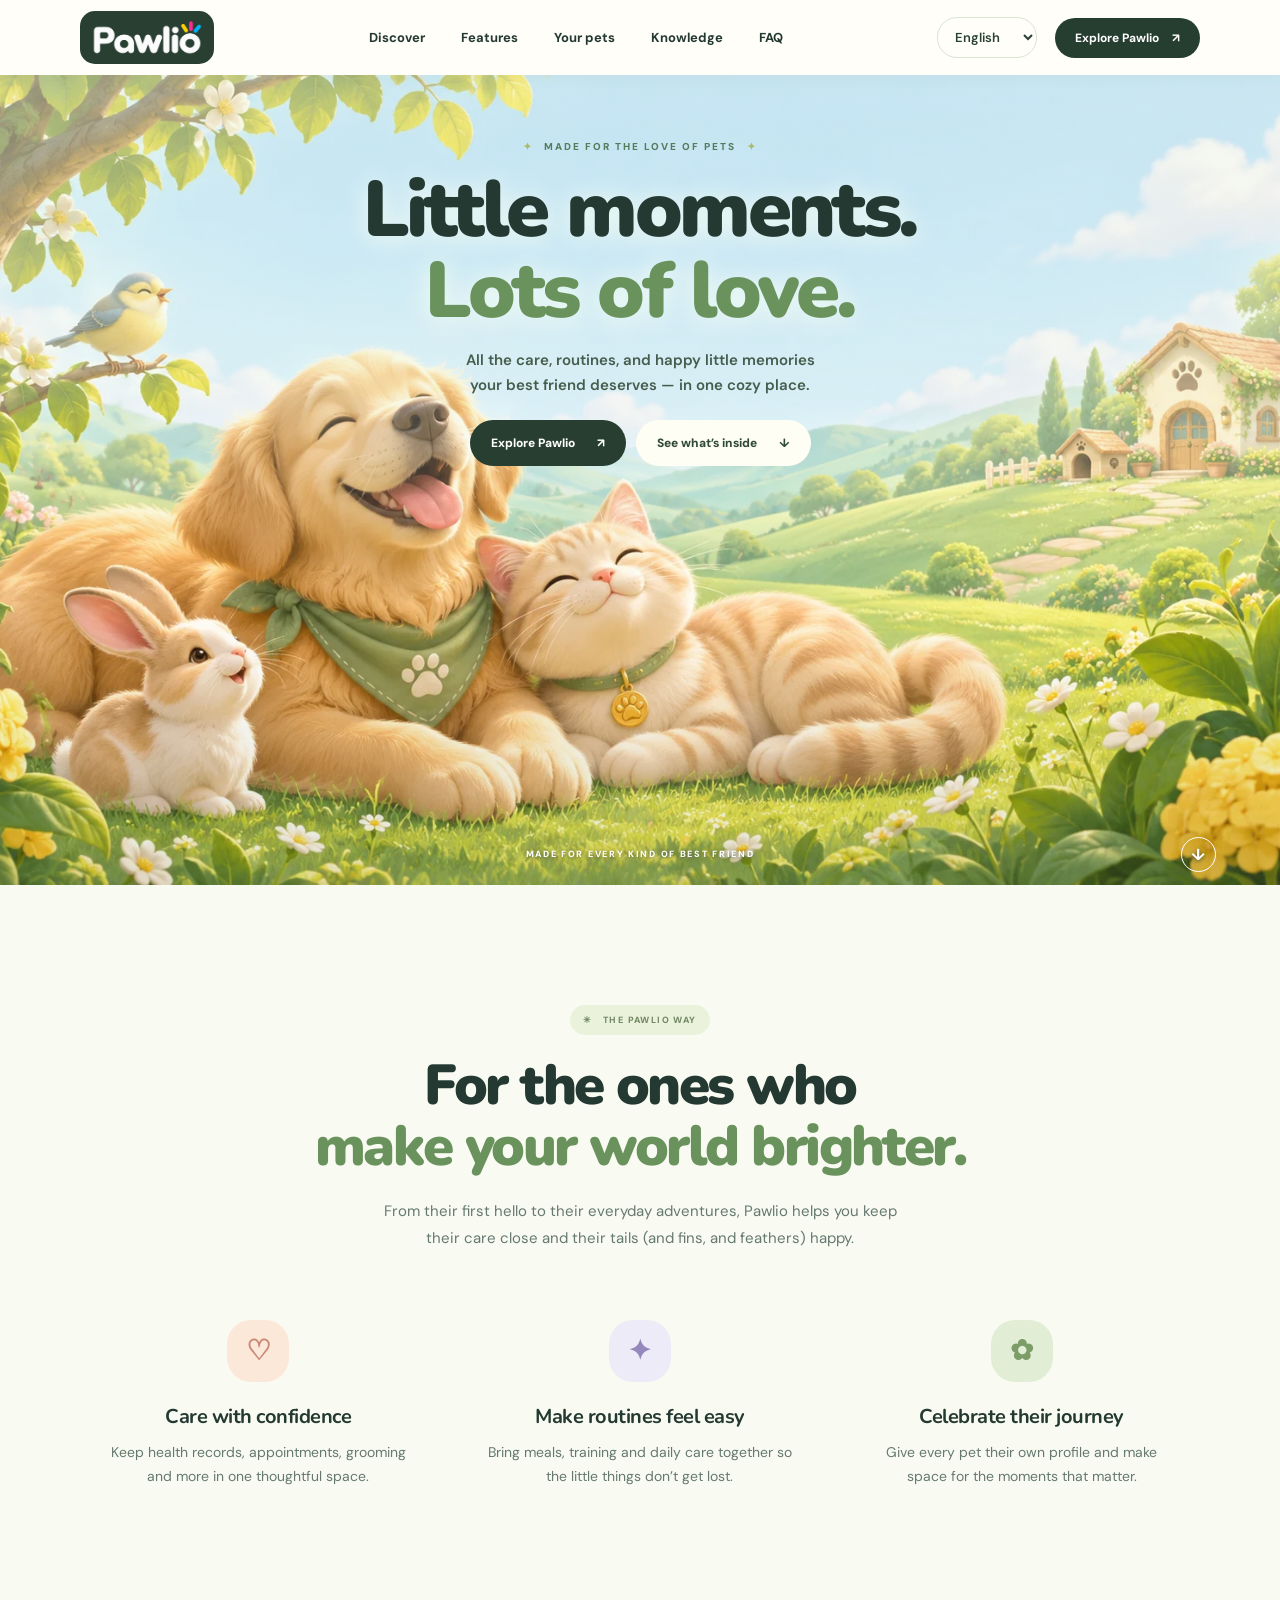
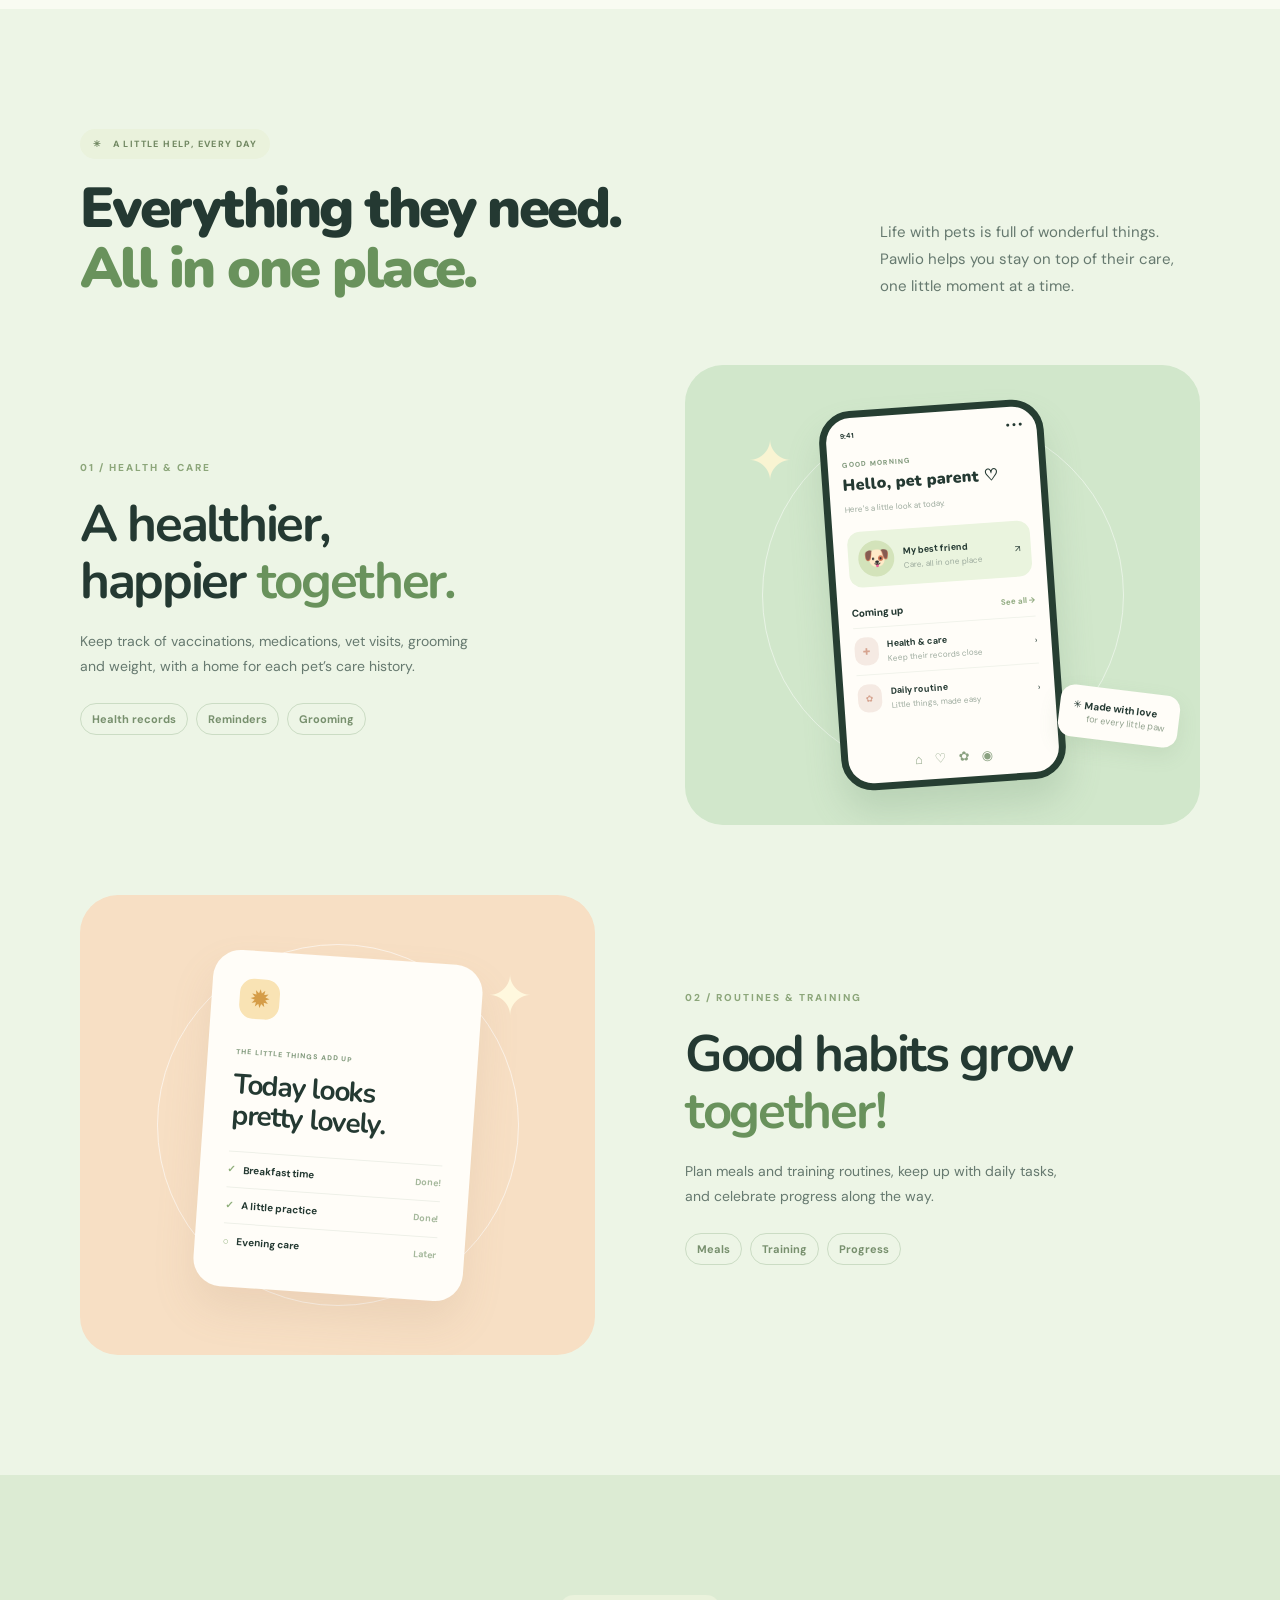
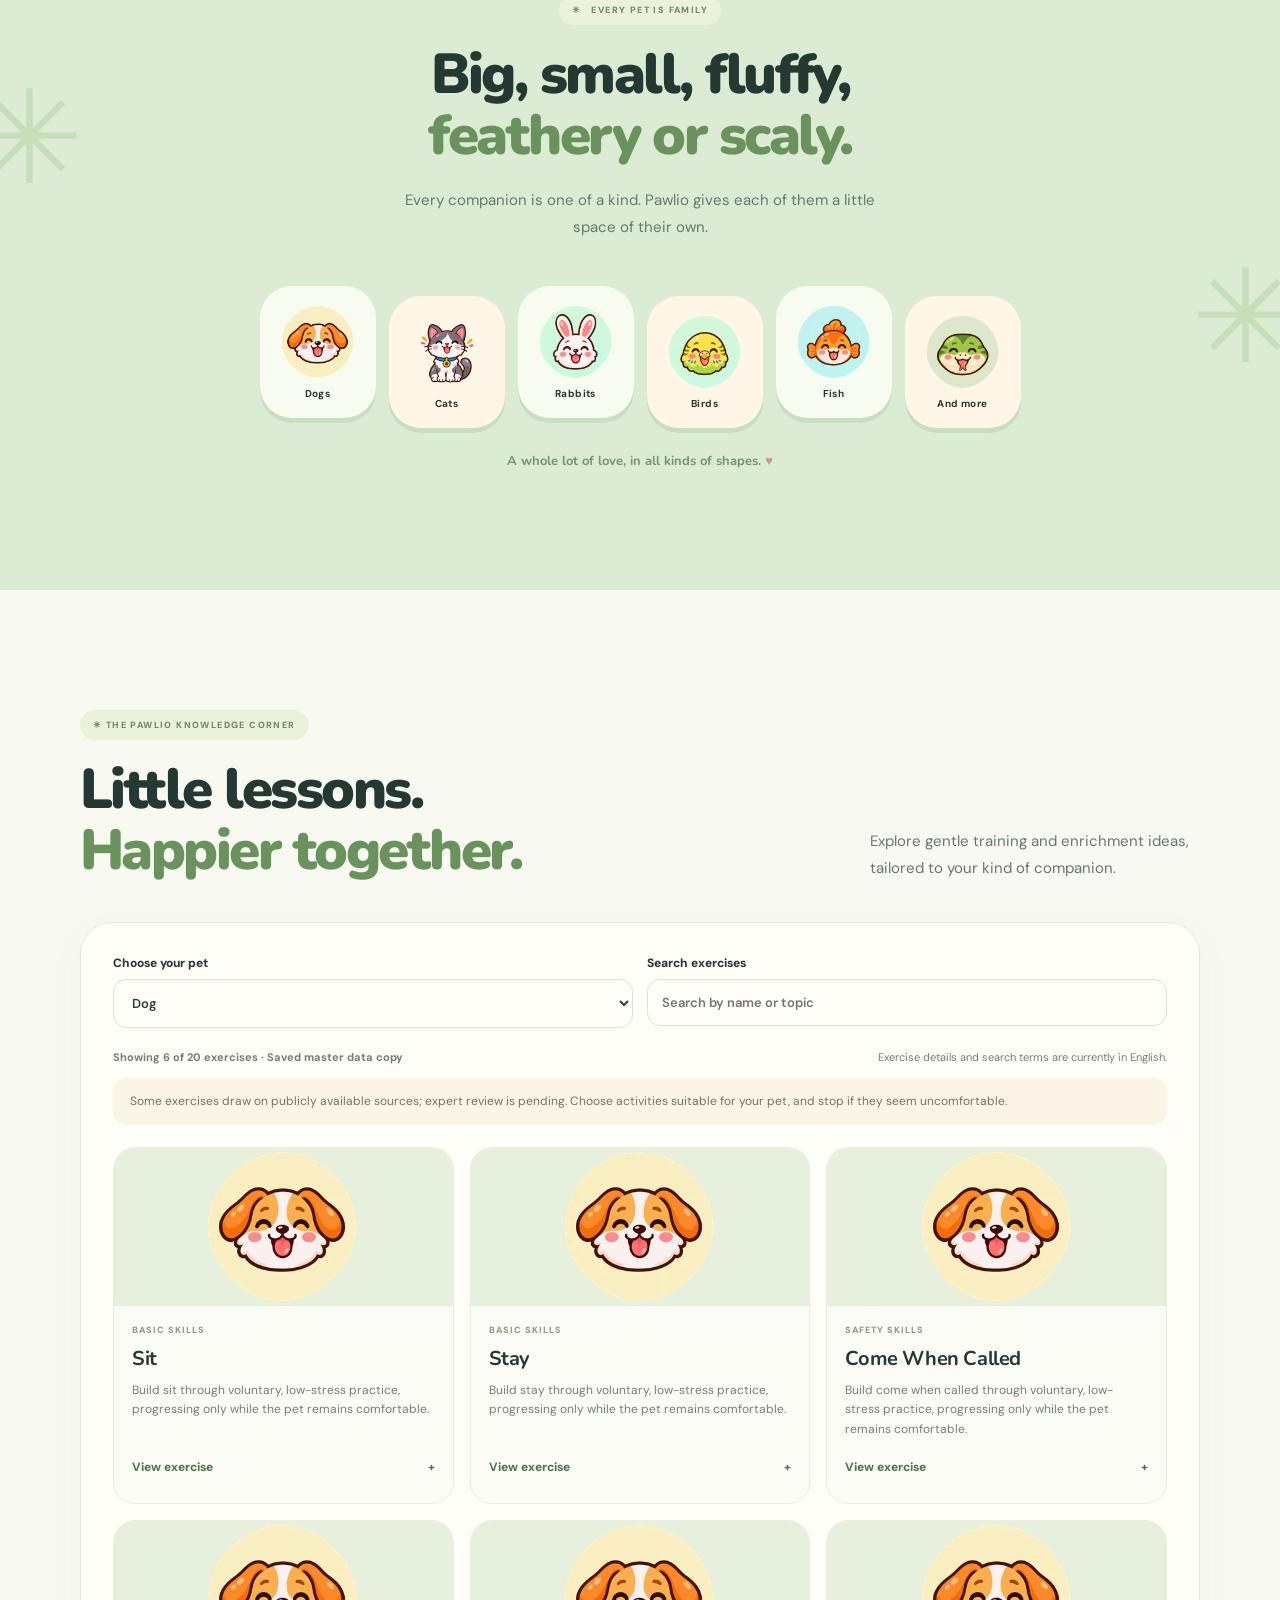
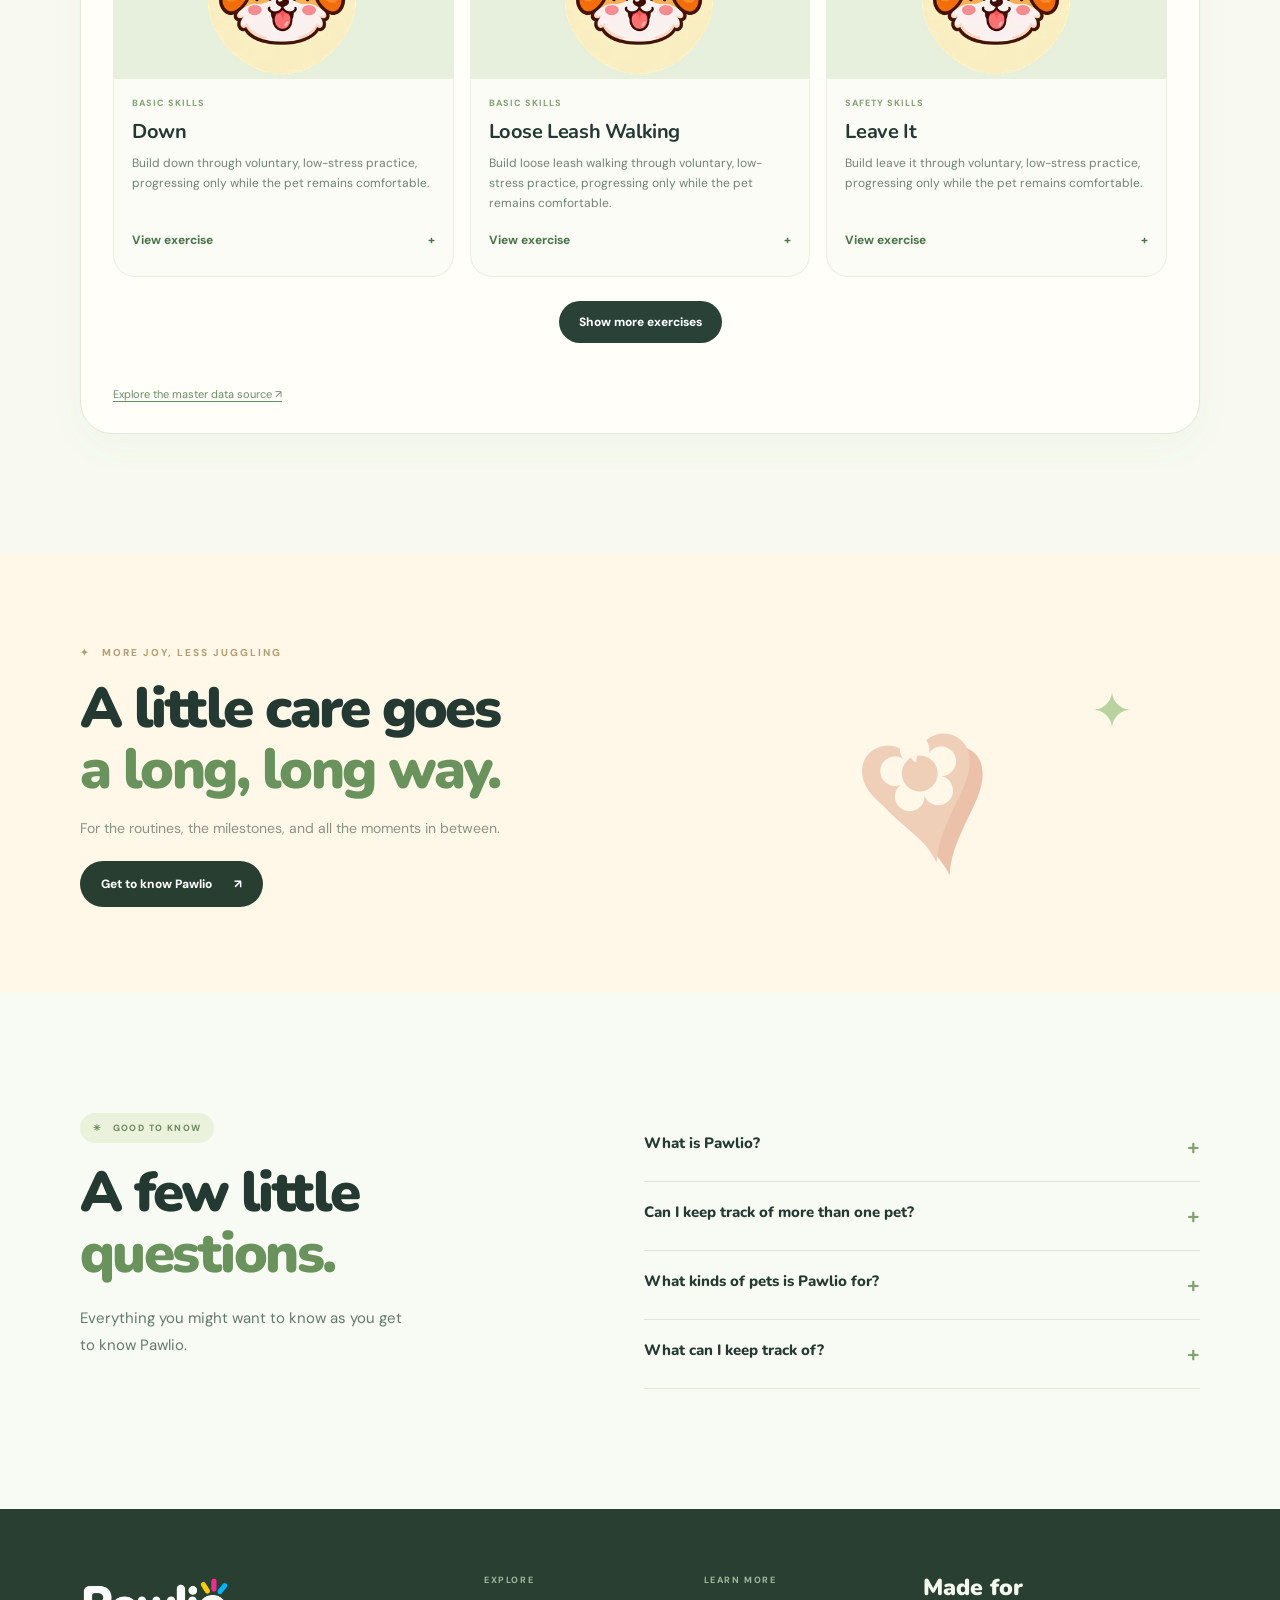
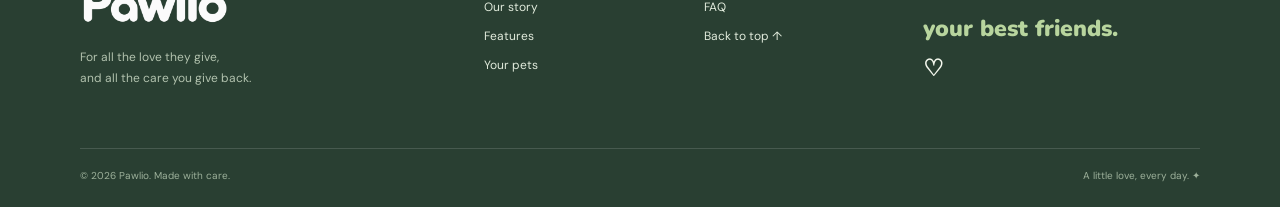
==== commit c62f5567: "Use official Pawlio wordmark" ====
--- a/index.html
+++ b/index.html
@@ -1,6 +1,6 @@
 <!DOCTYPE html>
 <html lang="en"><head><meta charset="UTF-8"><meta name="viewport" content="width=device-width, initial-scale=1"><meta name="theme-color" content="#f9fbf0"><meta name="description" content="A little more care for the ones you love. Meet Pawlio, your pet care companion."><title>Pawlio — A little more care</title><link rel="preconnect" href="https://fonts.googleapis.com"><link rel="preconnect" href="https://fonts.gstatic.com" crossorigin><link href="https://fonts.googleapis.com/css2?family=DM+Sans:wght@400;500;600;700&family=Nunito:wght@500;600;700;800;900&family=Noto+Sans+KR:wght@400;600;700;900&family=Noto+Sans+SC:wght@400;600;700;900&family=Noto+Sans+JP:wght@400;600;700;900&display=swap" rel="stylesheet"><link rel="stylesheet" href="style.css"></head><body>
-<header class="top"><nav class="nav wrap" aria-label="Main navigation"><a class="brand" href="#home" aria-label="Pawlio home"><span class="brand-icon">✿</span> pawlio<span class="brand-dot">.</span></a><div class="navlinks"><a href="#care">Discover</a><a href="#features">Features</a><a href="#friends">Your pets</a><a href="#knowledge">Knowledge</a><a href="#faq">FAQ</a></div><label class="language-picker"><span class="sr-only">Language</span><select id="language" aria-label="Language"><option value="en">English</option><option value="ko">한국어</option><option value="zh-CN">简体中文</option><option value="ja">日本語</option></select></label><a class="navcta" href="#care">Explore Pawlio <span>↗</span></a><button class="menu" aria-label="Open navigation" aria-expanded="false">☰</button></nav></header>
+<header class="top"><nav class="nav wrap" aria-label="Main navigation"><a class="brand brand-header" href="#home" aria-label="Pawlio home"><img src="assets/brand/pawlio-wordmark.webp" alt="" width="2048" height="728"></a><div class="navlinks"><a href="#care">Discover</a><a href="#features">Features</a><a href="#friends">Your pets</a><a href="#knowledge">Knowledge</a><a href="#faq">FAQ</a></div><label class="language-picker"><span class="sr-only">Language</span><select id="language" aria-label="Language"><option value="en">English</option><option value="ko">한국어</option><option value="zh-CN">简体中文</option><option value="ja">日本語</option></select></label><a class="navcta" href="#care">Explore Pawlio <span>↗</span></a><button class="menu" aria-label="Open navigation" aria-expanded="false">☰</button></nav></header>
 <main><section id="home" class="hero"><div class="hero-art"></div><div class="hero-tint"></div><div class="hero-content"><div class="eyebrow"><span>✦</span> MADE FOR THE LOVE OF PETS <span>✦</span></div><h1>Little moments.<br><em>Lots of love.</em></h1><p>All the care, routines, and happy little memories<br class="desktop"> your best friend deserves — in one cozy place.</p><div class="hero-actions"><a href="#care" class="button dark">Explore Pawlio <span>↗</span></a><a href="#features" class="button light">See what’s inside <span>↓</span></a></div></div><div class="hero-bottom"><span>MADE FOR EVERY KIND OF BEST FRIEND</span><a href="#care" aria-label="Scroll to discover">↓</a></div></section>
 <section id="care" class="intro section"><div class="wrap"><div class="intro-top"><span class="pill">✳ &nbsp; THE PAWLIO WAY</span><h2>For the ones who<br><em>make your world brighter.</em></h2><p>From their first hello to their everyday adventures, Pawlio helps you keep their care close and their tails (and fins, and feathers) happy.</p></div><div class="care-grid"><article><span class="care-icon peach">♡</span><h3>Care with confidence</h3><p>Keep health records, appointments, grooming and more in one thoughtful space.</p></article><article><span class="care-icon lilac">✦</span><h3>Make routines feel easy</h3><p>Bring meals, training and daily care together so the little things don’t get lost.</p></article><article><span class="care-icon green">✿</span><h3>Celebrate their journey</h3><p>Give every pet their own profile and make space for the moments that matter.</p></article></div></div></section>
 <section id="features" class="features section"><div class="wrap feature-heading"><div><span class="pill">✳ &nbsp; A LITTLE HELP, EVERY DAY</span><h2>Everything they need.<br><em>All in one place.</em></h2></div><p>Life with pets is full of wonderful things. Pawlio helps you stay on top of their care, one little moment at a time.</p></div><div class="wrap feature-block"><div class="feature-copy"><span class="number">01 / HEALTH & CARE</span><h3>A healthier,<br>happier <em>together.</em></h3><p>Keep track of vaccinations, medications, vet visits, grooming and weight, with a home for each pet’s care history.</p><div class="tags"><span>Health records</span><span>Reminders</span><span>Grooming</span></div></div><div class="feature-visual health"><div class="float-star one">✦</div><div class="phone"><div class="phone-top"><span>9:41</span><span>● ● ●</span></div><div class="phone-head"><span>GOOD MORNING</span><b>Hello, pet parent ♡</b><small>Here’s a little look at today.</small></div><div class="mini-pet"><div class="pet-circle">🐶</div><div><b>My best friend</b><small>Care, all in one place</small></div><span>↗</span></div><div class="mini-title">Coming up <span>See all →</span></div><div class="mini-row"><i>✚</i><div><b>Health & care</b><small>Keep their records close</small></div><span>›</span></div><div class="mini-row"><i>✿</i><div><b>Daily routine</b><small>Little things, made easy</small></div><span>›</span></div><div class="phone-nav">⌂ &nbsp;&nbsp; ♡ &nbsp;&nbsp; ✿ &nbsp;&nbsp; ◉</div></div><div class="float-note">✳ <b>Made with love</b><br><small>for every little paw</small></div></div></div><div class="wrap feature-block reverse"><div class="feature-copy"><span class="number">02 / ROUTINES & TRAINING</span><h3>Good habits grow<br><em>together!</em></h3><p>Plan meals and training routines, keep up with daily tasks, and celebrate progress along the way.</p><div class="tags"><span>Meals</span><span>Training</span><span>Progress</span></div></div><div class="feature-visual routine"><div class="routine-card"><span class="sun">✹</span><small>THE LITTLE THINGS ADD UP</small><h4>Today looks<br>pretty lovely.</h4><div class="task"><span>✓</span> Breakfast time <b>Done!</b></div><div class="task"><span>✓</span> A little practice <b>Done!</b></div><div class="task"><span>○</span> Evening care <b>Later</b></div></div><div class="sparkle">✦</div></div></div></section>
@@ -8,4 +8,4 @@
 <section id="knowledge" class="knowledge section"><div class="wrap"><div class="knowledge-heading"><div><span class="pill" data-i18n="knowledgePill">✳ &nbsp; THE PAWLIO KNOWLEDGE CORNER</span><h2><span data-i18n="knowledgeTitle">Little lessons.</span><br><em data-i18n="knowledgeTitle2">Happier together.</em></h2></div><p data-i18n="knowledgeIntro">Explore gentle training and enrichment ideas, tailored to your kind of companion.</p></div><div class="knowledge-panel"><div class="knowledge-controls"><div><label for="species-select" data-i18n="choosePet">Choose your pet</label><select id="species-select"></select></div><div class="search-control"><label for="exercise-search" data-i18n="searchExercises">Search exercises</label><input id="exercise-search" type="search" autocomplete="off" placeholder="Search by name or topic"></div></div><div class="knowledge-meta"><p id="exercise-status" aria-live="polite"></p><span data-i18n="englishContent">Exercise details are currently in English.</span></div><p class="review-note" data-i18n="reviewNote">Some exercises draw on publicly available sources; expert review is pending. Choose activities suitable for your pet, and stop if they seem uncomfortable.</p><div id="exercise-grid" class="exercise-grid" aria-live="polite"></div><div class="knowledge-actions"><button class="more-exercises" type="button" id="show-more" hidden data-i18n="showMore">Show more exercises</button><button class="retry-exercises" type="button" id="retry" hidden data-i18n="retry">Try again</button></div><a class="source-link" href="https://github.com/Deshan555/Pawtrack-Master-Data" target="_blank" rel="noopener noreferrer" data-i18n="sourceLink">Explore the master data source ↗</a></div></div></section>
 <section class="little-banner"><div class="wrap banner-inner"><div><span>✦ &nbsp; MORE JOY, LESS JUGGLING</span><h2>A little care goes<br><em>a long, long way.</em></h2><p>For the routines, the milestones, and all the moments in between.</p><a class="button dark" href="#faq">Get to know Pawlio <span>↗</span></a></div><div class="banner-art"><span class="big-heart">♥</span><span class="paw">✿</span><span class="tiny-star">✦</span></div></div></section>
 <section class="faq section" id="faq"><div class="wrap faq-grid"><div><span class="pill">✳ &nbsp; GOOD TO KNOW</span><h2>A few little<br><em>questions.</em></h2><p>Everything you might want to know as you get to know Pawlio.</p></div><div class="questions"><details><summary>What is Pawlio?<span>+</span></summary><p>Pawlio is a pet care companion for keeping your pets’ profiles, care records, routines and reminders together.</p></details><details><summary>Can I keep track of more than one pet?<span>+</span></summary><p>Yes. Each pet can have their own profile so their information stays organized and easy to find.</p></details><details><summary>What kinds of pets is Pawlio for?<span>+</span></summary><p>Pawlio is designed for a range of companions, including dogs, cats, birds, rabbits, fish, reptiles and more.</p></details><details><summary>What can I keep track of?<span>+</span></summary><p>You can organize health records, grooming, meals, training routines and reminders for your pets.</p></details></div></div></section>
-</main><footer><div class="wrap footer"><div><a class="brand" href="#home"><span class="brand-icon">✿</span> pawlio<span class="brand-dot">.</span></a><p>For all the love they give,<br>and all the care you give back.</p></div><div><b>EXPLORE</b><a href="#care">Our story</a><a href="#features">Features</a><a href="#friends">Your pets</a></div><div><b>LEARN MORE</b><a href="#faq">FAQ</a><a href="#home">Back to top ↑</a></div><div class="footer-love">Made for<br><span>your best friends.</span> ♡</div></div><div class="wrap footer-bottom"><span>© 2026 Pawlio. Made with care.</span><span>A little love, every day. ✦</span></div></footer><script src="translations.js" defer></script><script src="script.js" defer></script></body></html>
+</main><footer><div class="wrap footer"><div><a class="brand brand-footer" href="#home" aria-label="Pawlio home"><img src="assets/brand/pawlio-wordmark.webp" alt="" width="2048" height="728" loading="lazy"></a><p>For all the love they give,<br>and all the care you give back.</p></div><div><b>EXPLORE</b><a href="#care">Our story</a><a href="#features">Features</a><a href="#friends">Your pets</a></div><div><b>LEARN MORE</b><a href="#faq">FAQ</a><a href="#home">Back to top ↑</a></div><div class="footer-love">Made for<br><span>your best friends.</span> ♡</div></div><div class="wrap footer-bottom"><span>© 2026 Pawlio. Made with care.</span><span>A little love, every day. ✦</span></div></footer><script src="translations.js" defer></script><script src="script.js" defer></script></body></html>
--- a/style.css
+++ b/style.css
@@ -7,3 +7,9 @@
 /* Language and knowledge */
 .sr-only{position:absolute;width:1px;height:1px;padding:0;margin:-1px;overflow:hidden;clip:rect(0,0,0,0);white-space:nowrap;border:0}.language-picker select,.knowledge-controls select,.knowledge-controls input{font:600 13px 'DM Sans',sans-serif;color:#294137;background:#fffef9;border:1px solid #d7e5d2;border-radius:20px;padding:10px 13px}.language-picker select{max-width:105px}.language-picker{margin-left:auto;margin-right:18px}.navlinks{margin-left:auto}.navcta{white-space:nowrap}.knowledge{background:#f8faf1}.knowledge-heading{display:flex;align-items:end;justify-content:space-between;gap:30px;margin-bottom:40px}.knowledge-heading h2{margin-top:20px}.knowledge-heading>p{max-width:330px;color:#66796f;font-size:15px;line-height:1.8}.knowledge-panel{background:#fffef9;border:1px solid #e1ebdb;border-radius:32px;padding:32px;box-shadow:0 12px 36px #54724a0b}.knowledge-controls{display:flex;gap:14px}.knowledge-controls>div{flex:1}.knowledge-controls label{display:block;font-size:12px;font-weight:800;margin-bottom:8px}.knowledge-controls select,.knowledge-controls input{border-radius:13px;width:100%;padding:14px}.knowledge-meta{display:flex;justify-content:space-between;gap:15px;align-items:center;margin:22px 0 14px;font-size:11px;color:#70816f}.knowledge-meta p{font-weight:700}.review-note{padding:14px 17px;background:#faf5e7;color:#7c725d;font-size:12px;line-height:1.6;border-radius:13px;margin-bottom:22px}.exercise-grid{display:grid;grid-template-columns:repeat(3,minmax(0,1fr));gap:16px}.exercise-card{border:1px solid #e9eee2;border-radius:22px;overflow:hidden;background:#fbfcf6;display:flex;flex-direction:column}.exercise-image{height:158px;background:#e6f0dd;display:flex;align-items:center;justify-content:center}.exercise-image img{width:100%;height:100%;object-fit:contain}.exercise-body{padding:18px;display:flex;flex-direction:column;gap:9px;flex:1}.exercise-category{font-size:9px;text-transform:uppercase;letter-spacing:1px;font-weight:800;color:#86a079}.exercise-body h3{font-size:20px;letter-spacing:-.02em}.exercise-body>p{font-size:12px;line-height:1.65;color:#718174}.exercise-detail{margin-top:auto}.exercise-detail summary{list-style:none;cursor:pointer;font-size:12px;font-weight:800;color:#4d754a;padding:10px 0}.exercise-detail summary::-webkit-details-marker{display:none}.exercise-detail summary::after{content:' +';float:right}.exercise-detail[open] summary::after{content:' −'}.exercise-detail h4{font-size:13px;margin:12px 0 7px}.exercise-detail ol,.exercise-detail ul{padding-left:18px;margin:0;color:#67786a;font-size:12px;line-height:1.6}.exercise-detail li{margin-bottom:7px}.exercise-detail a,.source-link{text-decoration:underline;text-underline-offset:3px}.exercise-detail a{overflow-wrap:anywhere}.knowledge-actions{text-align:center}.more-exercises,.retry-exercises{border:0;border-radius:24px;background:#294137;color:white;padding:13px 20px;font-weight:800;font-size:12px;margin:24px 0;cursor:pointer}.source-link{display:block;font-size:11px;color:#6b8a67;margin-top:20px}.knowledge-empty{grid-column:1/-1;color:#6e8170;padding:35px;text-align:center}.exercise-note{font-size:11px;line-height:1.55;color:#7d715e}.menu{flex-shrink:0}@media(max-width:850px){.navlinks{gap:18px}.language-picker{margin-right:8px}.exercise-grid{grid-template-columns:repeat(2,minmax(0,1fr))}}@media(max-width:750px){.language-picker{margin-left:auto;margin-right:8px}.navcta{margin-left:0}.knowledge-heading{display:block}.knowledge-heading>p{margin-top:18px}.knowledge-panel{padding:20px}.knowledge-controls{flex-direction:column}.knowledge-meta{align-items:start;flex-direction:column}.exercise-grid{grid-template-columns:1fr}.exercise-image{height:180px}}
 html:lang(ko) body{font-family:'Noto Sans KR','DM Sans',sans-serif}html:lang(zh-CN) body{font-family:'Noto Sans SC','DM Sans',sans-serif}html:lang(ja) body{font-family:'Noto Sans JP','DM Sans',sans-serif}html:lang(ko) h1,html:lang(ko) h2,html:lang(ko) h3,html:lang(ko) h4{font-family:'Noto Sans KR',sans-serif}html:lang(zh-CN) h1,html:lang(zh-CN) h2,html:lang(zh-CN) h3,html:lang(zh-CN) h4{font-family:'Noto Sans SC',sans-serif}html:lang(ja) h1,html:lang(ja) h2,html:lang(ja) h3,html:lang(ja) h4{font-family:'Noto Sans JP',sans-serif}html:lang(ko) h1,html:lang(ko) h2,html:lang(ko) h3,html:lang(zh-CN) h1,html:lang(zh-CN) h2,html:lang(zh-CN) h3,html:lang(ja) h1,html:lang(ja) h2,html:lang(ja) h3{letter-spacing:-.02em;line-height:1.35}html:lang(ko) h1,html:lang(zh-CN) h1,html:lang(ja) h1{font-size:clamp(38px,5vw,66px)}html:lang(ko) h2,html:lang(zh-CN) h2,html:lang(ja) h2{font-size:clamp(30px,3.6vw,48px)}html:lang(ko) .pill,html:lang(zh-CN) .pill,html:lang(ja) .pill{letter-spacing:0}
+/* Original Pawlio wordmark: white lettering needs a dark surface. */
+.brand-header{display:inline-flex;align-items:center;justify-content:center;background:#293f32;border-radius:15px;padding:7px 11px;line-height:0;flex-shrink:0}
+.brand-header img{display:block;width:112px;height:auto}
+.brand-footer{display:inline-flex;align-items:center;line-height:0}
+.brand-footer img{display:block;width:150px;height:auto}
+@media(max-width:750px){.brand-header{padding:6px 9px;border-radius:12px}.brand-header img{width:96px}.brand-footer img{width:135px}}
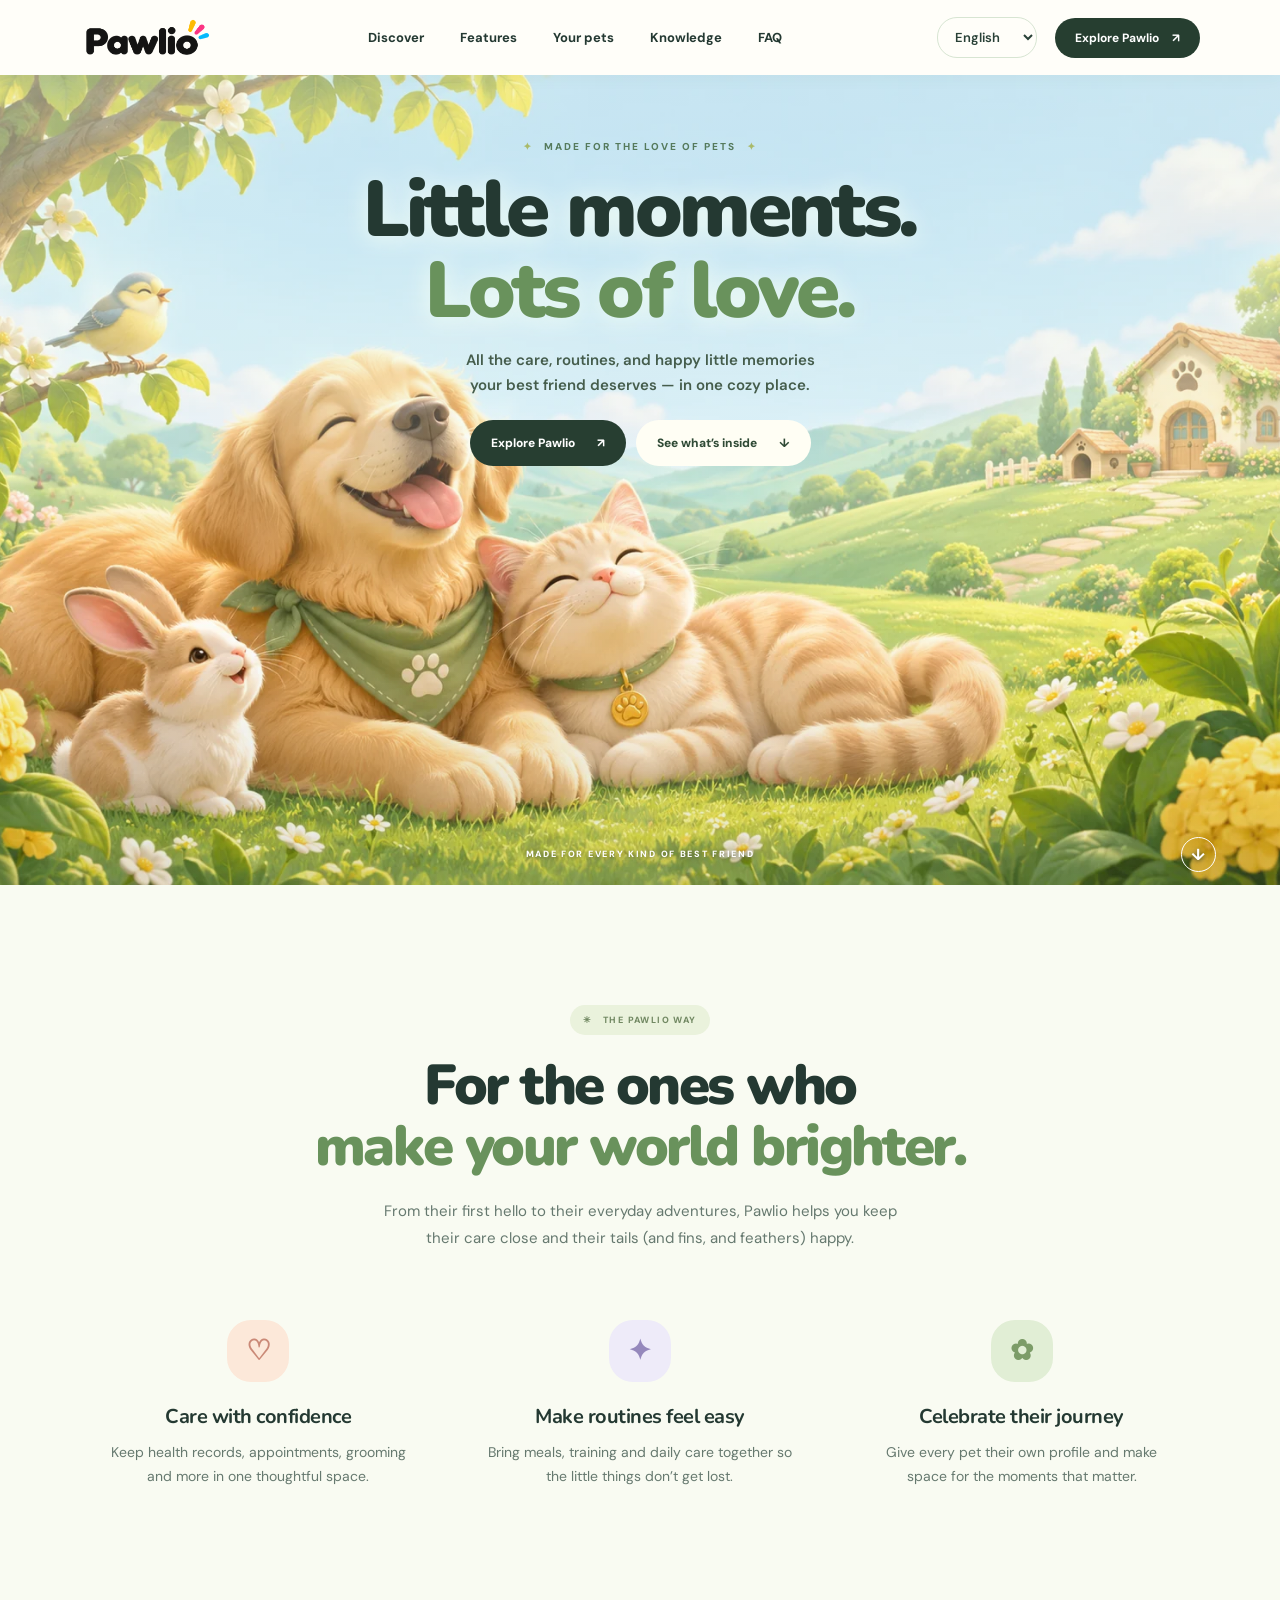
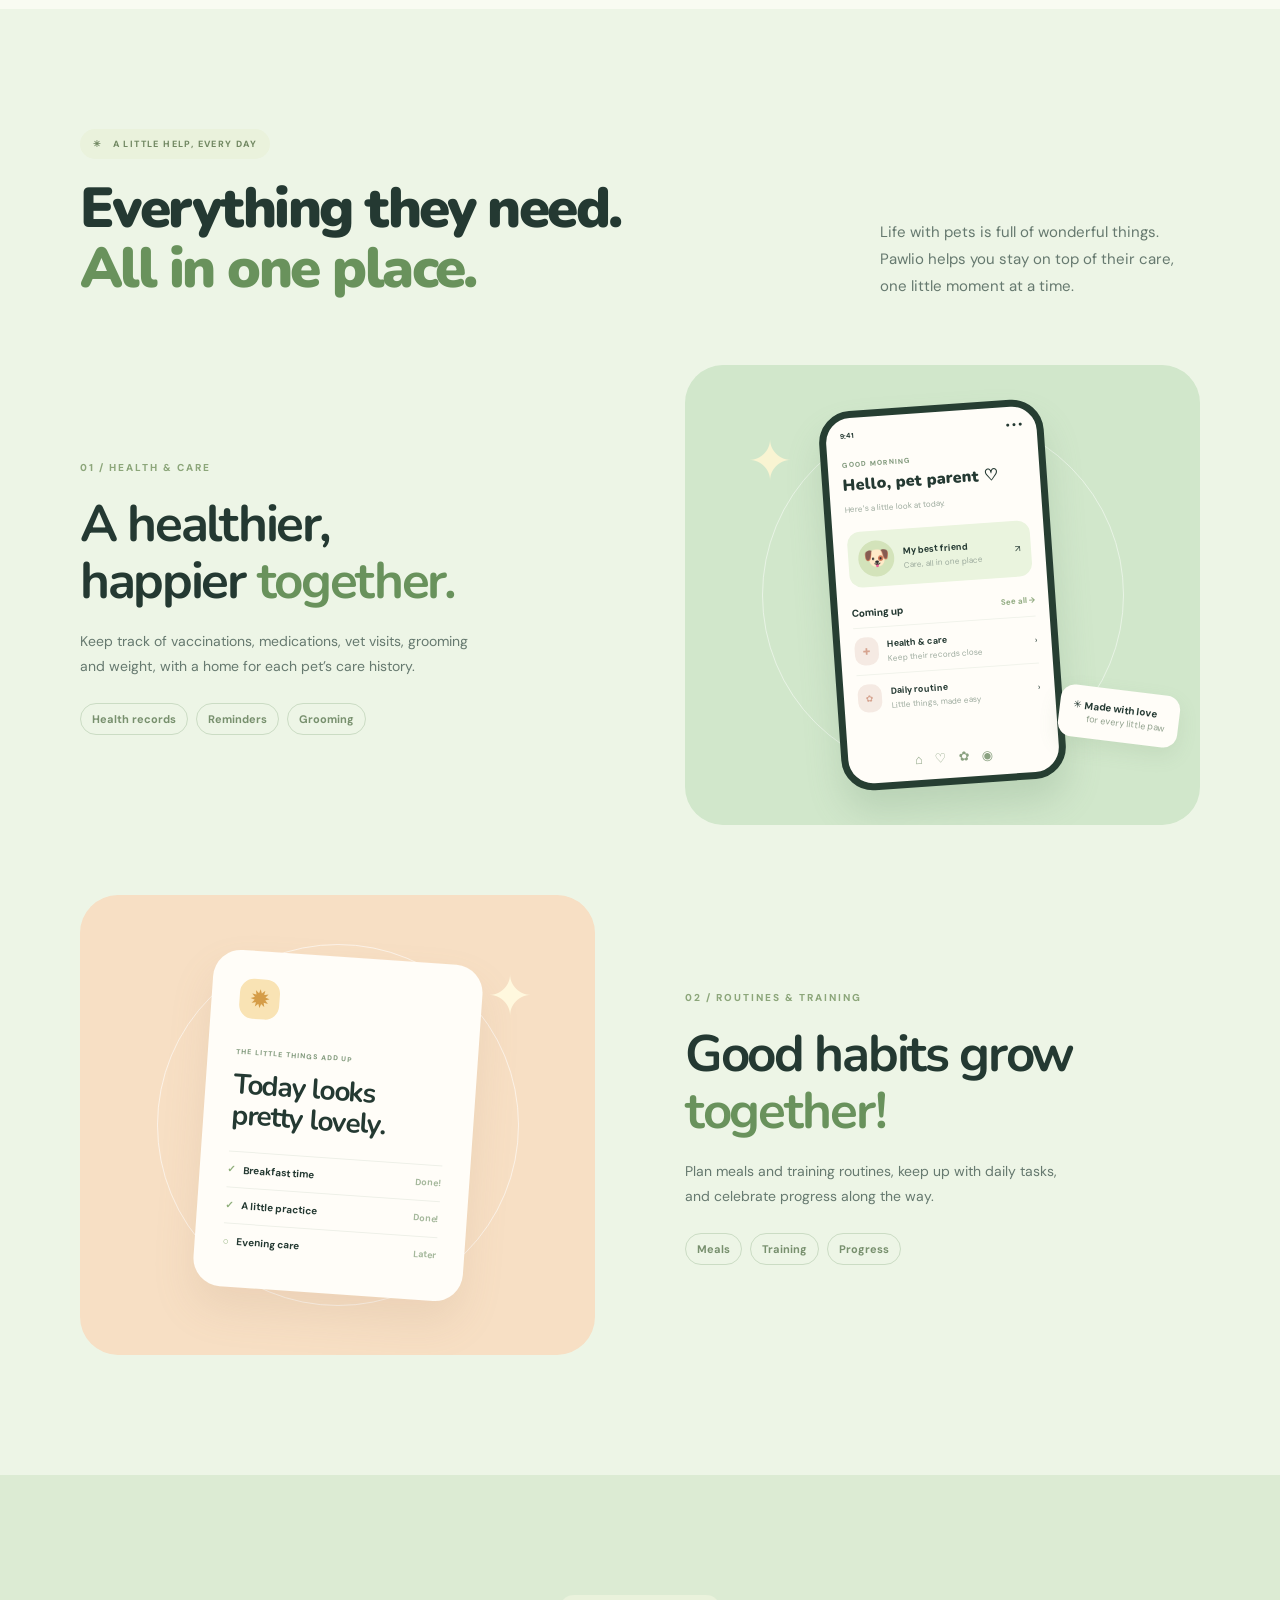
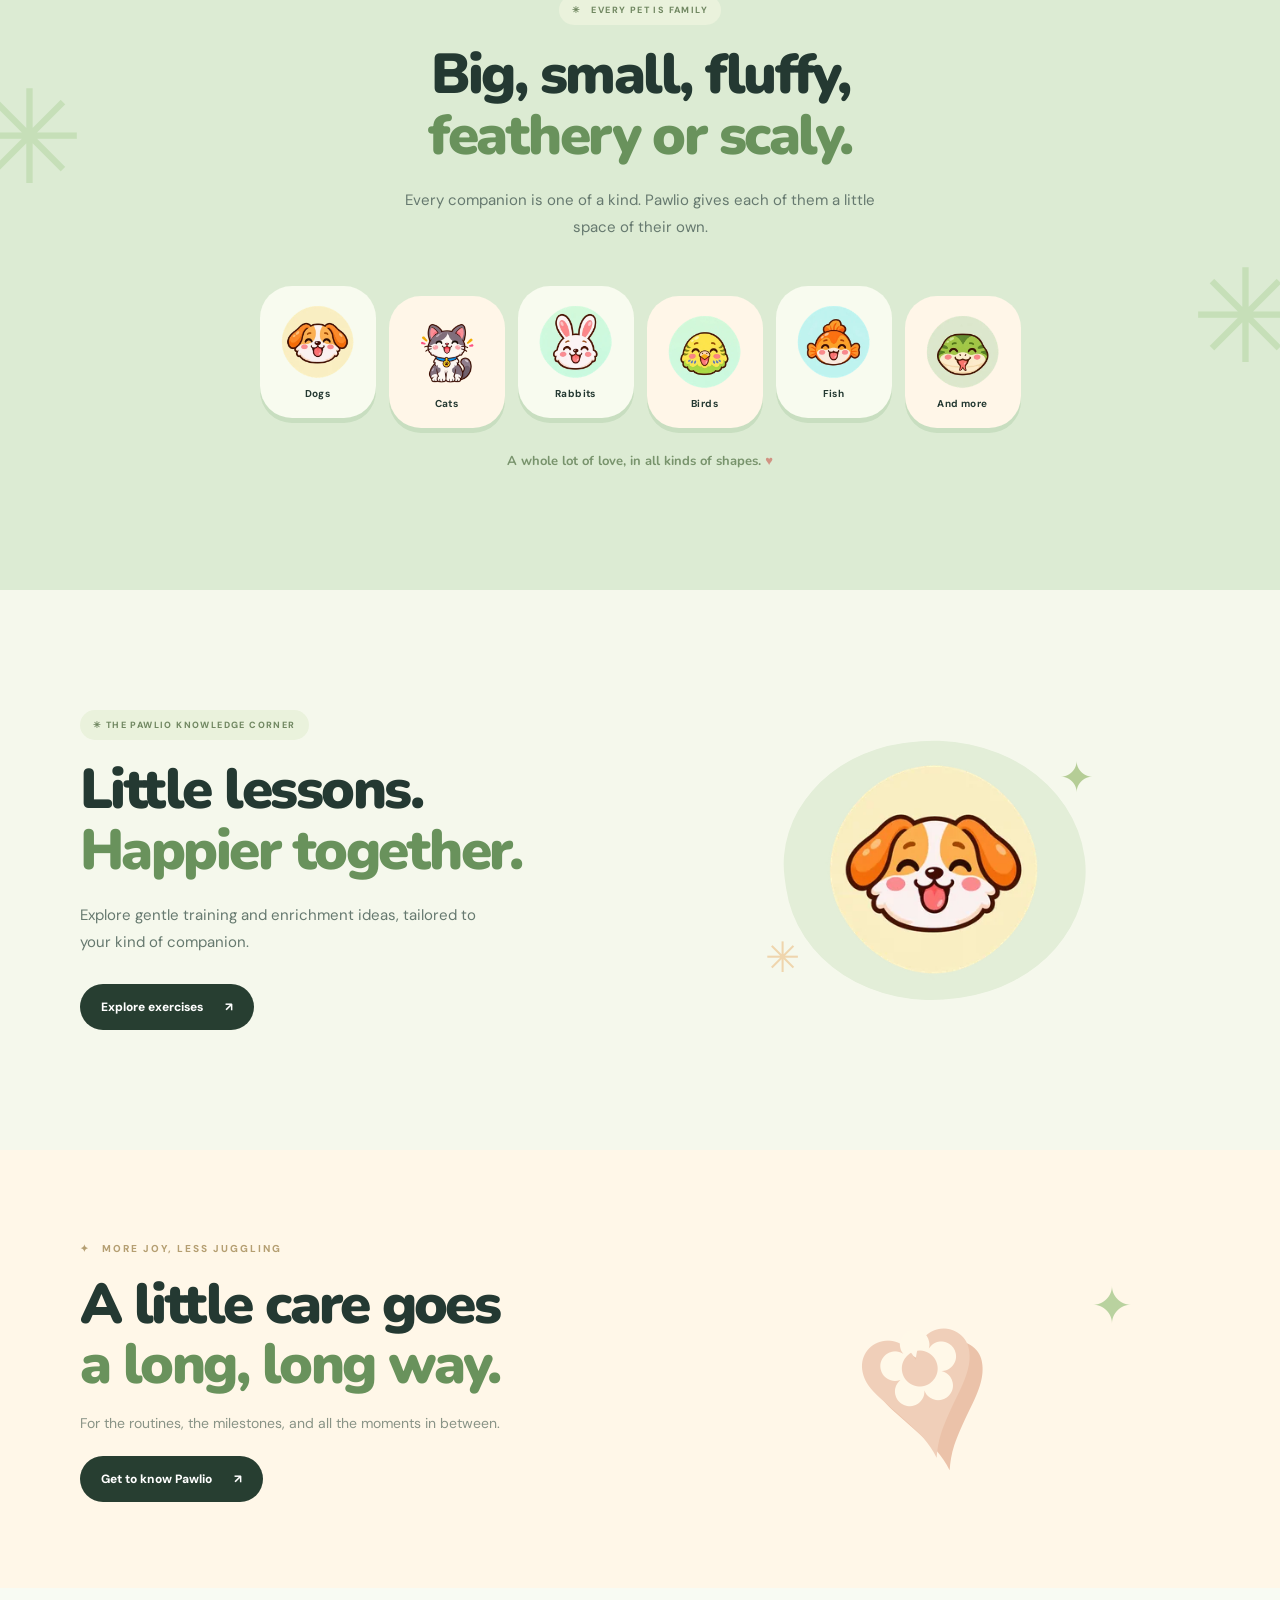
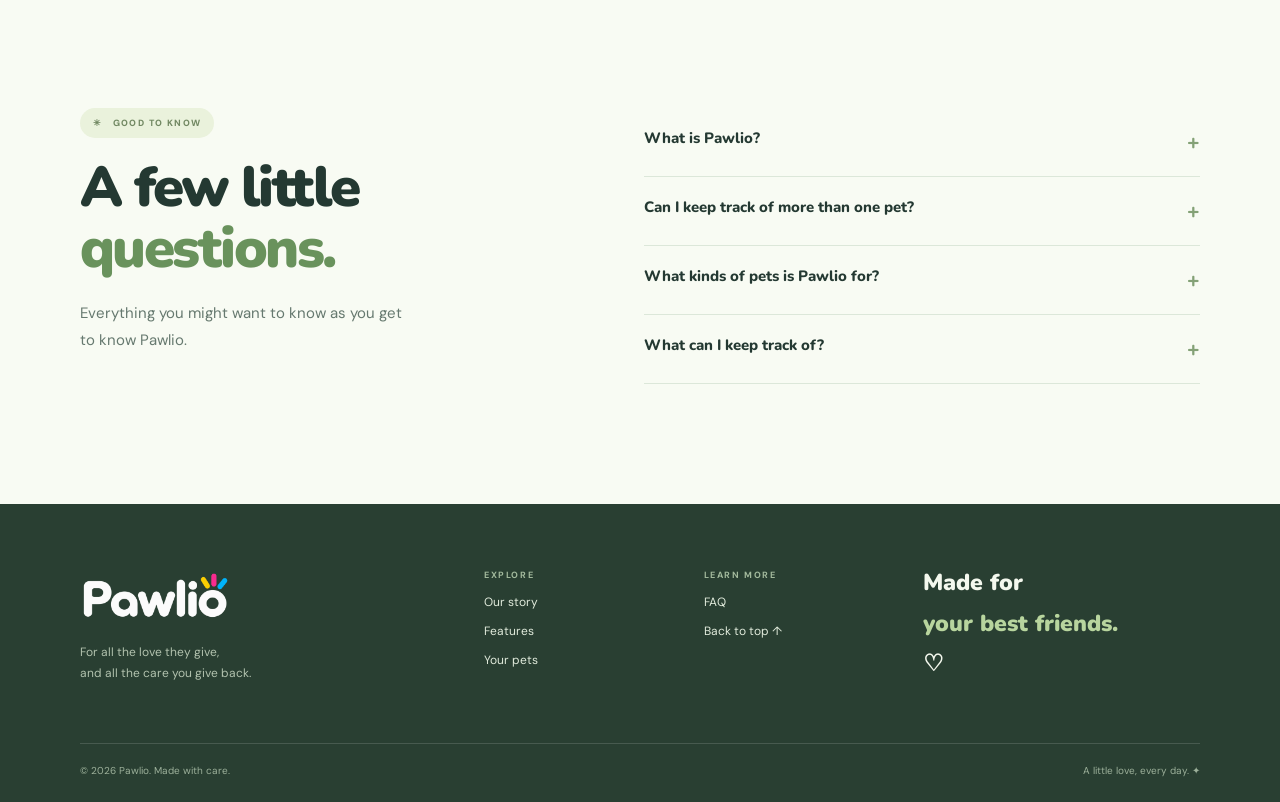
==== commit b814471b: "Add dedicated exercise page and update navbar logo" ====
--- a/index.html
+++ b/index.html
@@ -1,11 +1,11 @@
 <!DOCTYPE html>
 <html lang="en"><head><meta charset="UTF-8"><meta name="viewport" content="width=device-width, initial-scale=1"><meta name="theme-color" content="#f9fbf0"><meta name="description" content="A little more care for the ones you love. Meet Pawlio, your pet care companion."><title>Pawlio — A little more care</title><link rel="preconnect" href="https://fonts.googleapis.com"><link rel="preconnect" href="https://fonts.gstatic.com" crossorigin><link href="https://fonts.googleapis.com/css2?family=DM+Sans:wght@400;500;600;700&family=Nunito:wght@500;600;700;800;900&family=Noto+Sans+KR:wght@400;600;700;900&family=Noto+Sans+SC:wght@400;600;700;900&family=Noto+Sans+JP:wght@400;600;700;900&display=swap" rel="stylesheet"><link rel="stylesheet" href="style.css"></head><body>
-<header class="top"><nav class="nav wrap" aria-label="Main navigation"><a class="brand brand-header" href="#home" aria-label="Pawlio home"><img src="assets/brand/pawlio-wordmark.webp" alt="" width="2048" height="728"></a><div class="navlinks"><a href="#care">Discover</a><a href="#features">Features</a><a href="#friends">Your pets</a><a href="#knowledge">Knowledge</a><a href="#faq">FAQ</a></div><label class="language-picker"><span class="sr-only">Language</span><select id="language" aria-label="Language"><option value="en">English</option><option value="ko">한국어</option><option value="zh-CN">简体中文</option><option value="ja">日本語</option></select></label><a class="navcta" href="#care">Explore Pawlio <span>↗</span></a><button class="menu" aria-label="Open navigation" aria-expanded="false">☰</button></nav></header>
+<header class="top"><nav class="nav wrap" aria-label="Main navigation"><a class="brand brand-header" href="index.html#home" aria-label="Pawlio home"><img src="assets/brand/pawlio-wordmark-dark.png" alt="" width="1000" height="333"></a><div class="navlinks"><a href="#care">Discover</a><a href="#features">Features</a><a href="#friends">Your pets</a><a href="exercises.html">Knowledge</a><a href="#faq">FAQ</a></div><label class="language-picker"><span class="sr-only">Language</span><select id="language" aria-label="Language"><option value="en">English</option><option value="ko">한국어</option><option value="zh-CN">简体中文</option><option value="ja">日本語</option></select></label><a class="navcta" href="#care">Explore Pawlio <span>↗</span></a><button class="menu" aria-label="Open navigation" aria-expanded="false">☰</button></nav></header>
 <main><section id="home" class="hero"><div class="hero-art"></div><div class="hero-tint"></div><div class="hero-content"><div class="eyebrow"><span>✦</span> MADE FOR THE LOVE OF PETS <span>✦</span></div><h1>Little moments.<br><em>Lots of love.</em></h1><p>All the care, routines, and happy little memories<br class="desktop"> your best friend deserves — in one cozy place.</p><div class="hero-actions"><a href="#care" class="button dark">Explore Pawlio <span>↗</span></a><a href="#features" class="button light">See what’s inside <span>↓</span></a></div></div><div class="hero-bottom"><span>MADE FOR EVERY KIND OF BEST FRIEND</span><a href="#care" aria-label="Scroll to discover">↓</a></div></section>
 <section id="care" class="intro section"><div class="wrap"><div class="intro-top"><span class="pill">✳ &nbsp; THE PAWLIO WAY</span><h2>For the ones who<br><em>make your world brighter.</em></h2><p>From their first hello to their everyday adventures, Pawlio helps you keep their care close and their tails (and fins, and feathers) happy.</p></div><div class="care-grid"><article><span class="care-icon peach">♡</span><h3>Care with confidence</h3><p>Keep health records, appointments, grooming and more in one thoughtful space.</p></article><article><span class="care-icon lilac">✦</span><h3>Make routines feel easy</h3><p>Bring meals, training and daily care together so the little things don’t get lost.</p></article><article><span class="care-icon green">✿</span><h3>Celebrate their journey</h3><p>Give every pet their own profile and make space for the moments that matter.</p></article></div></div></section>
 <section id="features" class="features section"><div class="wrap feature-heading"><div><span class="pill">✳ &nbsp; A LITTLE HELP, EVERY DAY</span><h2>Everything they need.<br><em>All in one place.</em></h2></div><p>Life with pets is full of wonderful things. Pawlio helps you stay on top of their care, one little moment at a time.</p></div><div class="wrap feature-block"><div class="feature-copy"><span class="number">01 / HEALTH & CARE</span><h3>A healthier,<br>happier <em>together.</em></h3><p>Keep track of vaccinations, medications, vet visits, grooming and weight, with a home for each pet’s care history.</p><div class="tags"><span>Health records</span><span>Reminders</span><span>Grooming</span></div></div><div class="feature-visual health"><div class="float-star one">✦</div><div class="phone"><div class="phone-top"><span>9:41</span><span>● ● ●</span></div><div class="phone-head"><span>GOOD MORNING</span><b>Hello, pet parent ♡</b><small>Here’s a little look at today.</small></div><div class="mini-pet"><div class="pet-circle">🐶</div><div><b>My best friend</b><small>Care, all in one place</small></div><span>↗</span></div><div class="mini-title">Coming up <span>See all →</span></div><div class="mini-row"><i>✚</i><div><b>Health & care</b><small>Keep their records close</small></div><span>›</span></div><div class="mini-row"><i>✿</i><div><b>Daily routine</b><small>Little things, made easy</small></div><span>›</span></div><div class="phone-nav">⌂ &nbsp;&nbsp; ♡ &nbsp;&nbsp; ✿ &nbsp;&nbsp; ◉</div></div><div class="float-note">✳ <b>Made with love</b><br><small>for every little paw</small></div></div></div><div class="wrap feature-block reverse"><div class="feature-copy"><span class="number">02 / ROUTINES & TRAINING</span><h3>Good habits grow<br><em>together!</em></h3><p>Plan meals and training routines, keep up with daily tasks, and celebrate progress along the way.</p><div class="tags"><span>Meals</span><span>Training</span><span>Progress</span></div></div><div class="feature-visual routine"><div class="routine-card"><span class="sun">✹</span><small>THE LITTLE THINGS ADD UP</small><h4>Today looks<br>pretty lovely.</h4><div class="task"><span>✓</span> Breakfast time <b>Done!</b></div><div class="task"><span>✓</span> A little practice <b>Done!</b></div><div class="task"><span>○</span> Evening care <b>Later</b></div></div><div class="sparkle">✦</div></div></div></section>
 <section id="friends" class="friends section"><div class="wrap friends-inner"><span class="pill">✳ &nbsp; EVERY PET IS FAMILY</span><h2>Big, small, fluffy,<br><em>feathery or scaly.</em></h2><p>Every companion is one of a kind. Pawlio gives each of them a little space of their own.</p><div class="pet-list" aria-label="Pet types"><span><img src="assets/pets/dog.webp" alt="" width="76" height="76" loading="lazy"><b>Dogs</b></span><span><img src="assets/pets/cat.webp" alt="" width="76" height="76" loading="lazy"><b>Cats</b></span><span><img src="assets/pets/rabbit.webp" alt="" width="76" height="76" loading="lazy"><b>Rabbits</b></span><span><img src="assets/pets/bird.webp" alt="" width="76" height="76" loading="lazy"><b>Birds</b></span><span><img src="assets/pets/fish.webp" alt="" width="76" height="76" loading="lazy"><b>Fish</b></span><span><img src="assets/pets/snake.webp" alt="" width="76" height="76" loading="lazy"><b>And more</b></span></div><div class="friends-note">A whole lot of love, in all kinds of shapes. <span>♥</span></div></div></section>
-<section id="knowledge" class="knowledge section"><div class="wrap"><div class="knowledge-heading"><div><span class="pill" data-i18n="knowledgePill">✳ &nbsp; THE PAWLIO KNOWLEDGE CORNER</span><h2><span data-i18n="knowledgeTitle">Little lessons.</span><br><em data-i18n="knowledgeTitle2">Happier together.</em></h2></div><p data-i18n="knowledgeIntro">Explore gentle training and enrichment ideas, tailored to your kind of companion.</p></div><div class="knowledge-panel"><div class="knowledge-controls"><div><label for="species-select" data-i18n="choosePet">Choose your pet</label><select id="species-select"></select></div><div class="search-control"><label for="exercise-search" data-i18n="searchExercises">Search exercises</label><input id="exercise-search" type="search" autocomplete="off" placeholder="Search by name or topic"></div></div><div class="knowledge-meta"><p id="exercise-status" aria-live="polite"></p><span data-i18n="englishContent">Exercise details are currently in English.</span></div><p class="review-note" data-i18n="reviewNote">Some exercises draw on publicly available sources; expert review is pending. Choose activities suitable for your pet, and stop if they seem uncomfortable.</p><div id="exercise-grid" class="exercise-grid" aria-live="polite"></div><div class="knowledge-actions"><button class="more-exercises" type="button" id="show-more" hidden data-i18n="showMore">Show more exercises</button><button class="retry-exercises" type="button" id="retry" hidden data-i18n="retry">Try again</button></div><a class="source-link" href="https://github.com/Deshan555/Pawtrack-Master-Data" target="_blank" rel="noopener noreferrer" data-i18n="sourceLink">Explore the master data source ↗</a></div></div></section>
+<section class="knowledge-teaser section" id="knowledge"><div class="wrap teaser-inner"><div class="teaser-copy"><span class="pill" data-i18n="knowledgePill">✳ THE PAWLIO KNOWLEDGE CORNER</span><h2><span data-i18n="knowledgeTitle">Little lessons.</span><br><em data-i18n="knowledgeTitle2">Happier together.</em></h2><p data-i18n="knowledgeIntro">Explore gentle training and enrichment ideas, tailored to your kind of companion.</p><a class="button dark" href="exercises.html"><span data-i18n="exploreExercises">Explore exercises</span><span aria-hidden="true">↗</span></a></div><div class="teaser-art" aria-hidden="true"><div class="teaser-art-orbit"></div><img src="assets/pets/dog.webp" alt="" width="256" height="256"><span class="teaser-sparkle">✦</span><span class="teaser-dot">✳</span></div></div></section>
 <section class="little-banner"><div class="wrap banner-inner"><div><span>✦ &nbsp; MORE JOY, LESS JUGGLING</span><h2>A little care goes<br><em>a long, long way.</em></h2><p>For the routines, the milestones, and all the moments in between.</p><a class="button dark" href="#faq">Get to know Pawlio <span>↗</span></a></div><div class="banner-art"><span class="big-heart">♥</span><span class="paw">✿</span><span class="tiny-star">✦</span></div></div></section>
 <section class="faq section" id="faq"><div class="wrap faq-grid"><div><span class="pill">✳ &nbsp; GOOD TO KNOW</span><h2>A few little<br><em>questions.</em></h2><p>Everything you might want to know as you get to know Pawlio.</p></div><div class="questions"><details><summary>What is Pawlio?<span>+</span></summary><p>Pawlio is a pet care companion for keeping your pets’ profiles, care records, routines and reminders together.</p></details><details><summary>Can I keep track of more than one pet?<span>+</span></summary><p>Yes. Each pet can have their own profile so their information stays organized and easy to find.</p></details><details><summary>What kinds of pets is Pawlio for?<span>+</span></summary><p>Pawlio is designed for a range of companions, including dogs, cats, birds, rabbits, fish, reptiles and more.</p></details><details><summary>What can I keep track of?<span>+</span></summary><p>You can organize health records, grooming, meals, training routines and reminders for your pets.</p></details></div></div></section>
 </main><footer><div class="wrap footer"><div><a class="brand brand-footer" href="#home" aria-label="Pawlio home"><img src="assets/brand/pawlio-wordmark.webp" alt="" width="2048" height="728" loading="lazy"></a><p>For all the love they give,<br>and all the care you give back.</p></div><div><b>EXPLORE</b><a href="#care">Our story</a><a href="#features">Features</a><a href="#friends">Your pets</a></div><div><b>LEARN MORE</b><a href="#faq">FAQ</a><a href="#home">Back to top ↑</a></div><div class="footer-love">Made for<br><span>your best friends.</span> ♡</div></div><div class="wrap footer-bottom"><span>© 2026 Pawlio. Made with care.</span><span>A little love, every day. ✦</span></div></footer><script src="translations.js" defer></script><script src="script.js" defer></script></body></html>
--- a/style.css
+++ b/style.css
@@ -13,3 +13,12 @@
 .brand-footer{display:inline-flex;align-items:center;line-height:0}
 .brand-footer img{display:block;width:150px;height:auto}
 @media(max-width:750px){.brand-header{padding:6px 9px;border-radius:12px}.brand-header img{width:96px}.brand-footer img{width:135px}}
+/* Wordmark and dedicated knowledge page */
+.brand-header{background:transparent;padding:0;border-radius:0}
+.brand-header img{width:132px;height:auto}
+.navlinks a[aria-current="page"]{color:#6d9860}
+.knowledge-teaser{background:#f5f8ec;overflow:hidden}.teaser-inner{display:grid;grid-template-columns:1fr 1fr;align-items:center;gap:60px}.teaser-copy h2{margin:20px 0}.teaser-copy>p{color:#66796f;font-size:15px;line-height:1.8;max-width:420px;margin-bottom:28px}.teaser-art{position:relative;display:grid;place-items:center;height:300px}.teaser-art-orbit{width:300px;height:260px;position:absolute;background:#e3eed8;border-radius:46% 54% 48% 52%;transform:rotate(-8deg)}.teaser-art img{position:relative;width:220px;height:220px;object-fit:contain}.teaser-sparkle,.teaser-dot{position:absolute;font-size:42px;color:#b5cd96}.teaser-sparkle{top:30px;right:20%}.teaser-dot{bottom:35px;left:18%;color:#efd5ad}.exercise-page{min-height:80vh;background:linear-gradient(180deg,#eaf3e0 0,#f8faf1 420px);overflow:hidden}.exercise-page .knowledge-heading h1{font-size:clamp(42px,5vw,64px);line-height:1.12;margin-top:20px}.exercise-card{transition:transform .22s ease,box-shadow .22s ease}.exercise-card:hover{transform:translateY(-4px);box-shadow:0 12px 28px #3b613113}.exercise-detail summary:focus-visible,.more-exercises:focus-visible,.button:focus-visible{outline:3px solid #7ba66b;outline-offset:3px}.exercise-card details[open]{padding-bottom:4px}
+@media (prefers-reduced-motion:no-preference){@keyframes pawlio-rise{from{opacity:0;transform:translateY(14px)}to{opacity:1;transform:translateY(0)}}@keyframes pawlio-float{0%,100%{transform:translateY(0)}50%{transform:translateY(-8px)}}.hero-content,.exercise-page .knowledge-heading{animation:pawlio-rise .65s ease both}.teaser-art img{animation:pawlio-float 4s ease-in-out infinite}.exercise-card{animation:pawlio-rise .32s ease both}.exercise-card:nth-child(2){animation-delay:.04s}.exercise-card:nth-child(3){animation-delay:.08s}.exercise-card:nth-child(4){animation-delay:.12s}.exercise-card:nth-child(5){animation-delay:.16s}.exercise-card:nth-child(6){animation-delay:.2s}}
+@media(max-width:750px){.brand-header{padding:0}.brand-header img{width:115px}.teaser-inner{grid-template-columns:1fr;gap:5px}.teaser-art{height:240px}.teaser-art-orbit{width:250px;height:210px}.teaser-art img{width:180px;height:180px}}
+@media(max-width:420px){.navcta{display:none}.brand-header img{width:105px}.language-picker{margin-left:auto}}
+@media (prefers-reduced-motion:reduce){.exercise-card,.teaser-art img,.hero-content,.exercise-page .knowledge-heading{animation:none!important;transition:none!important}}
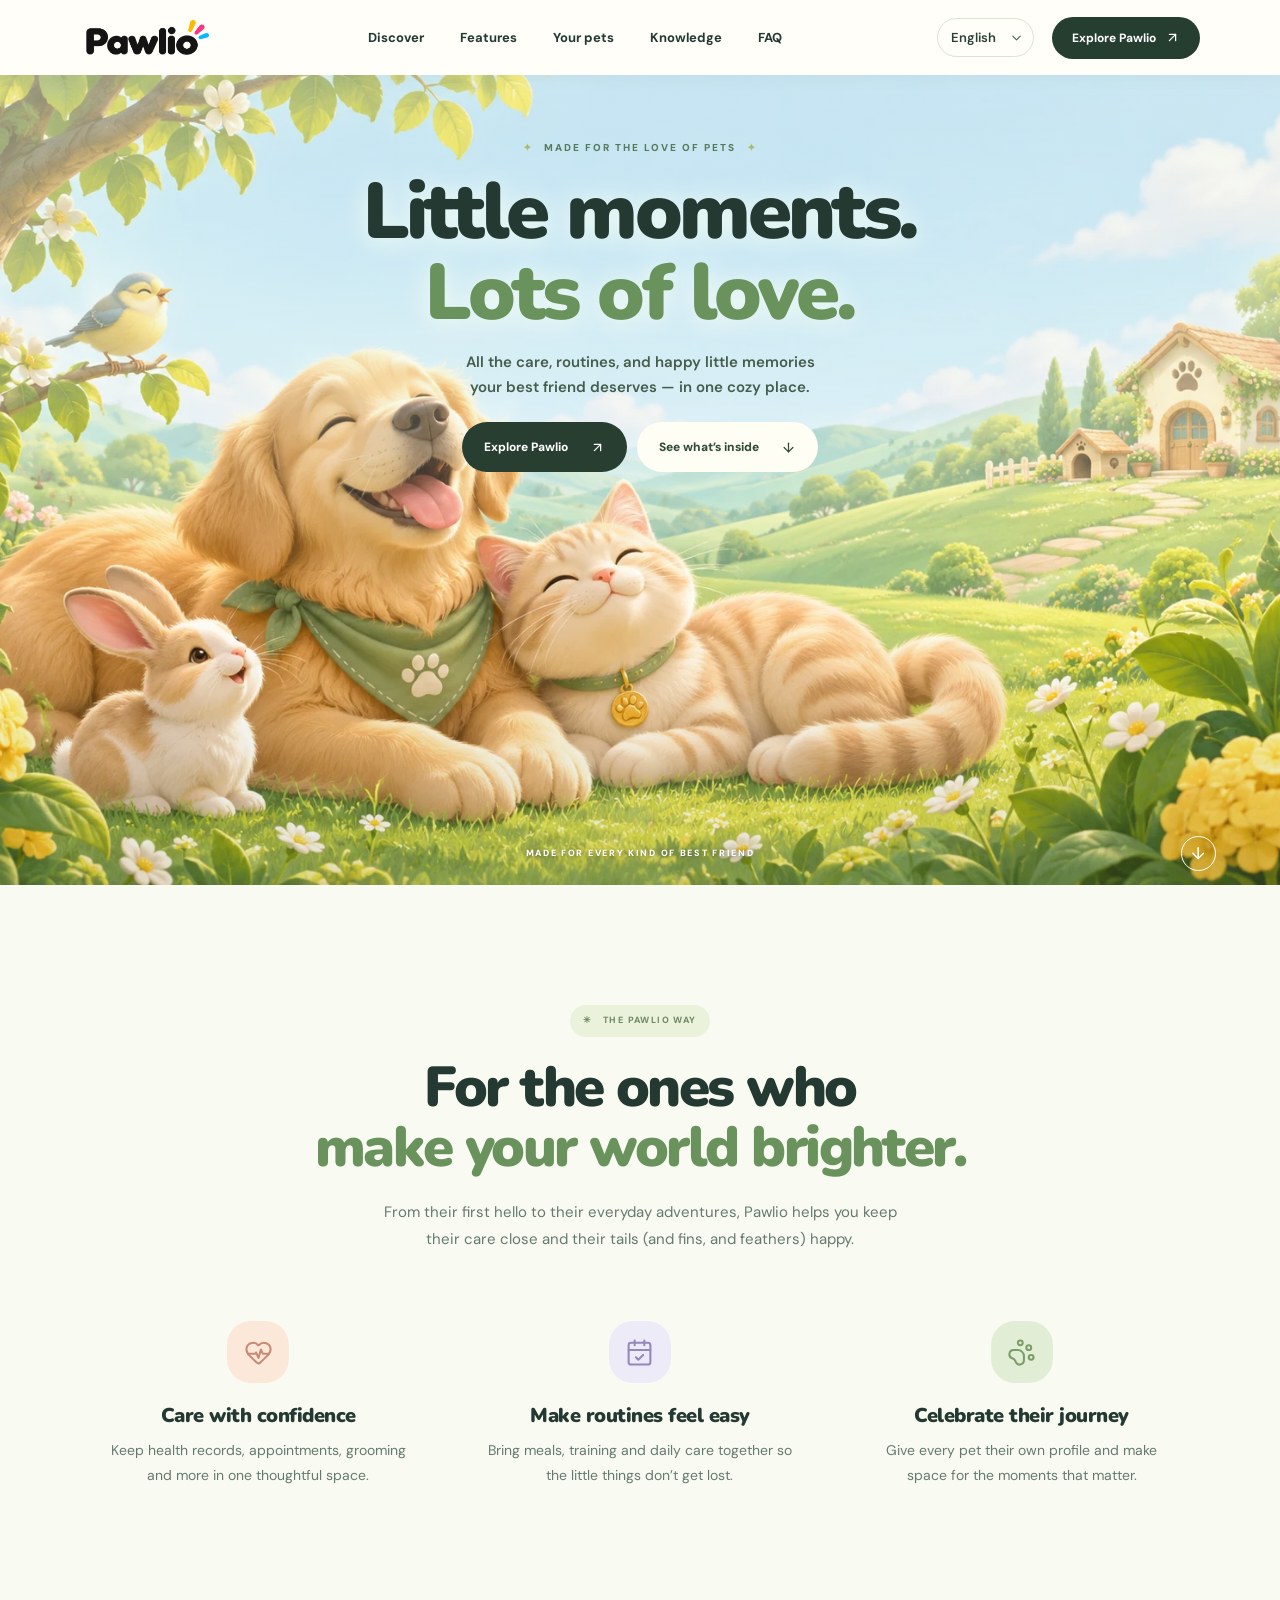
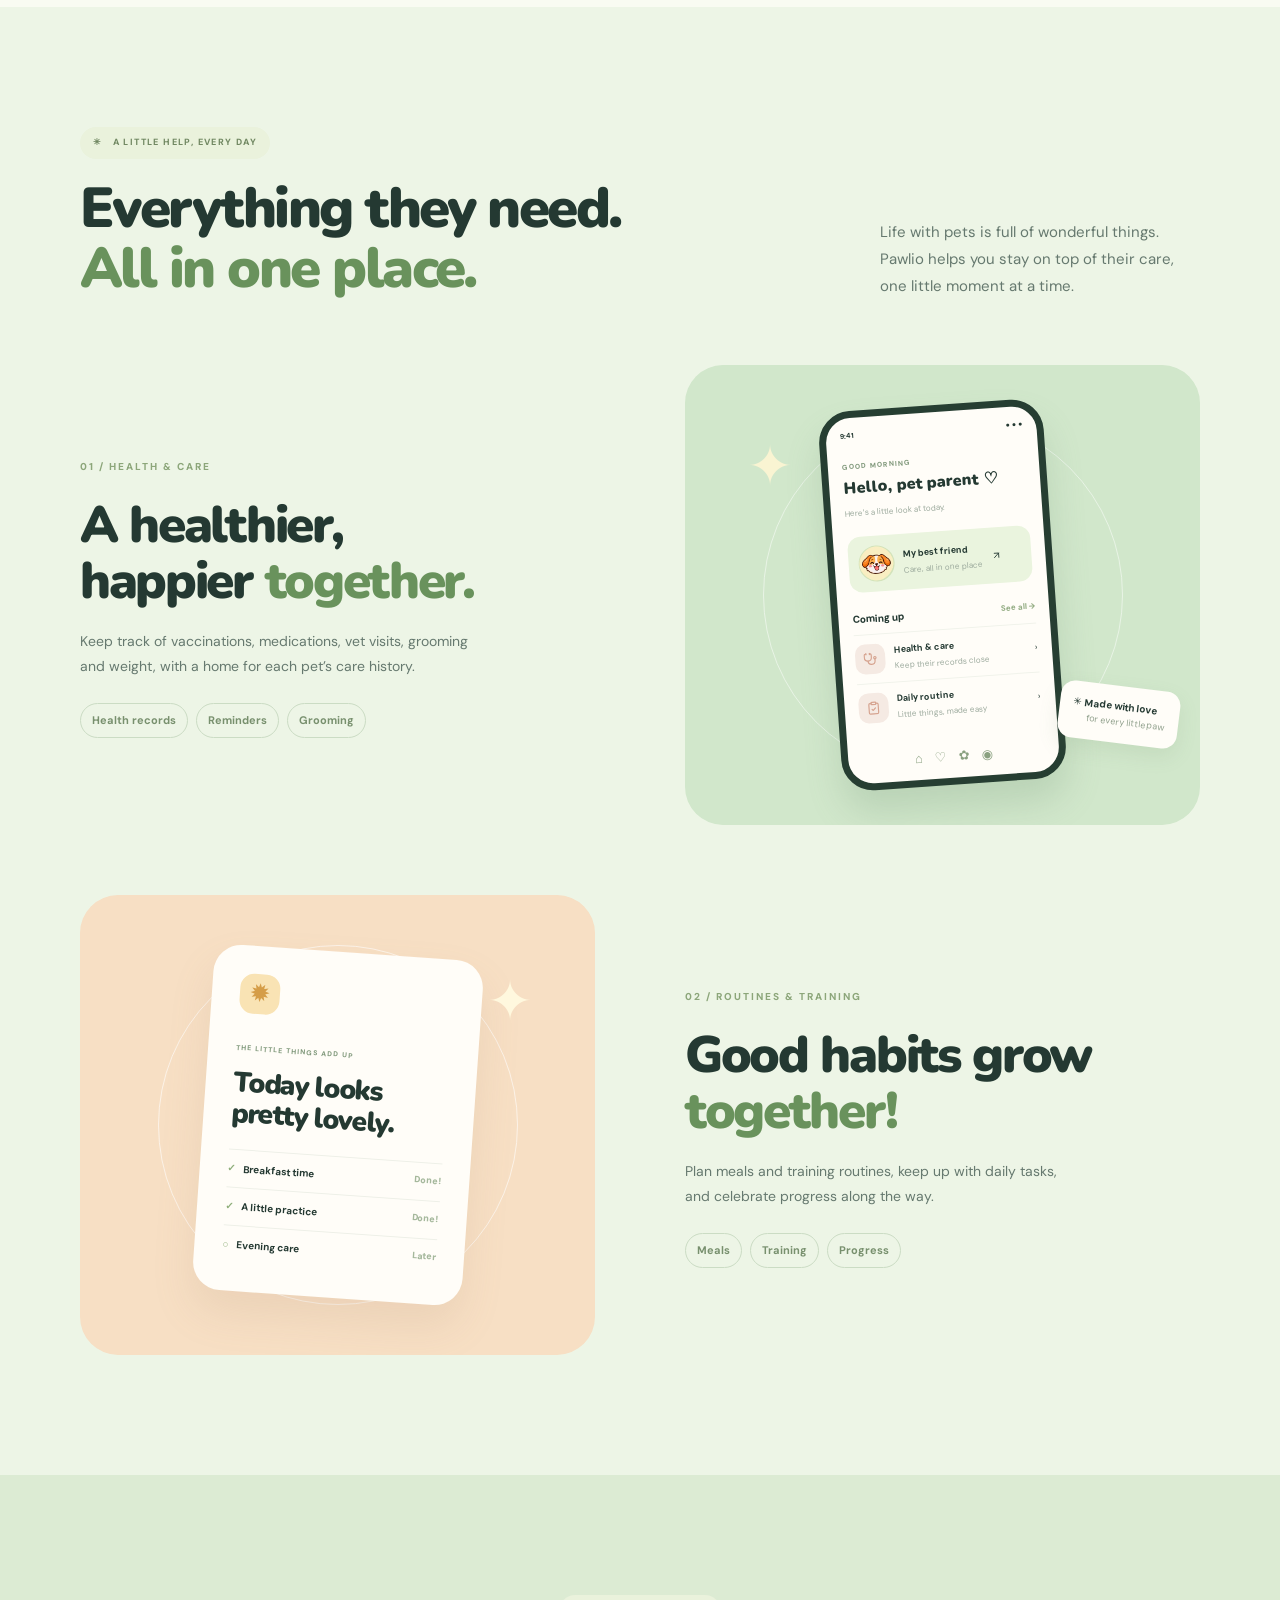
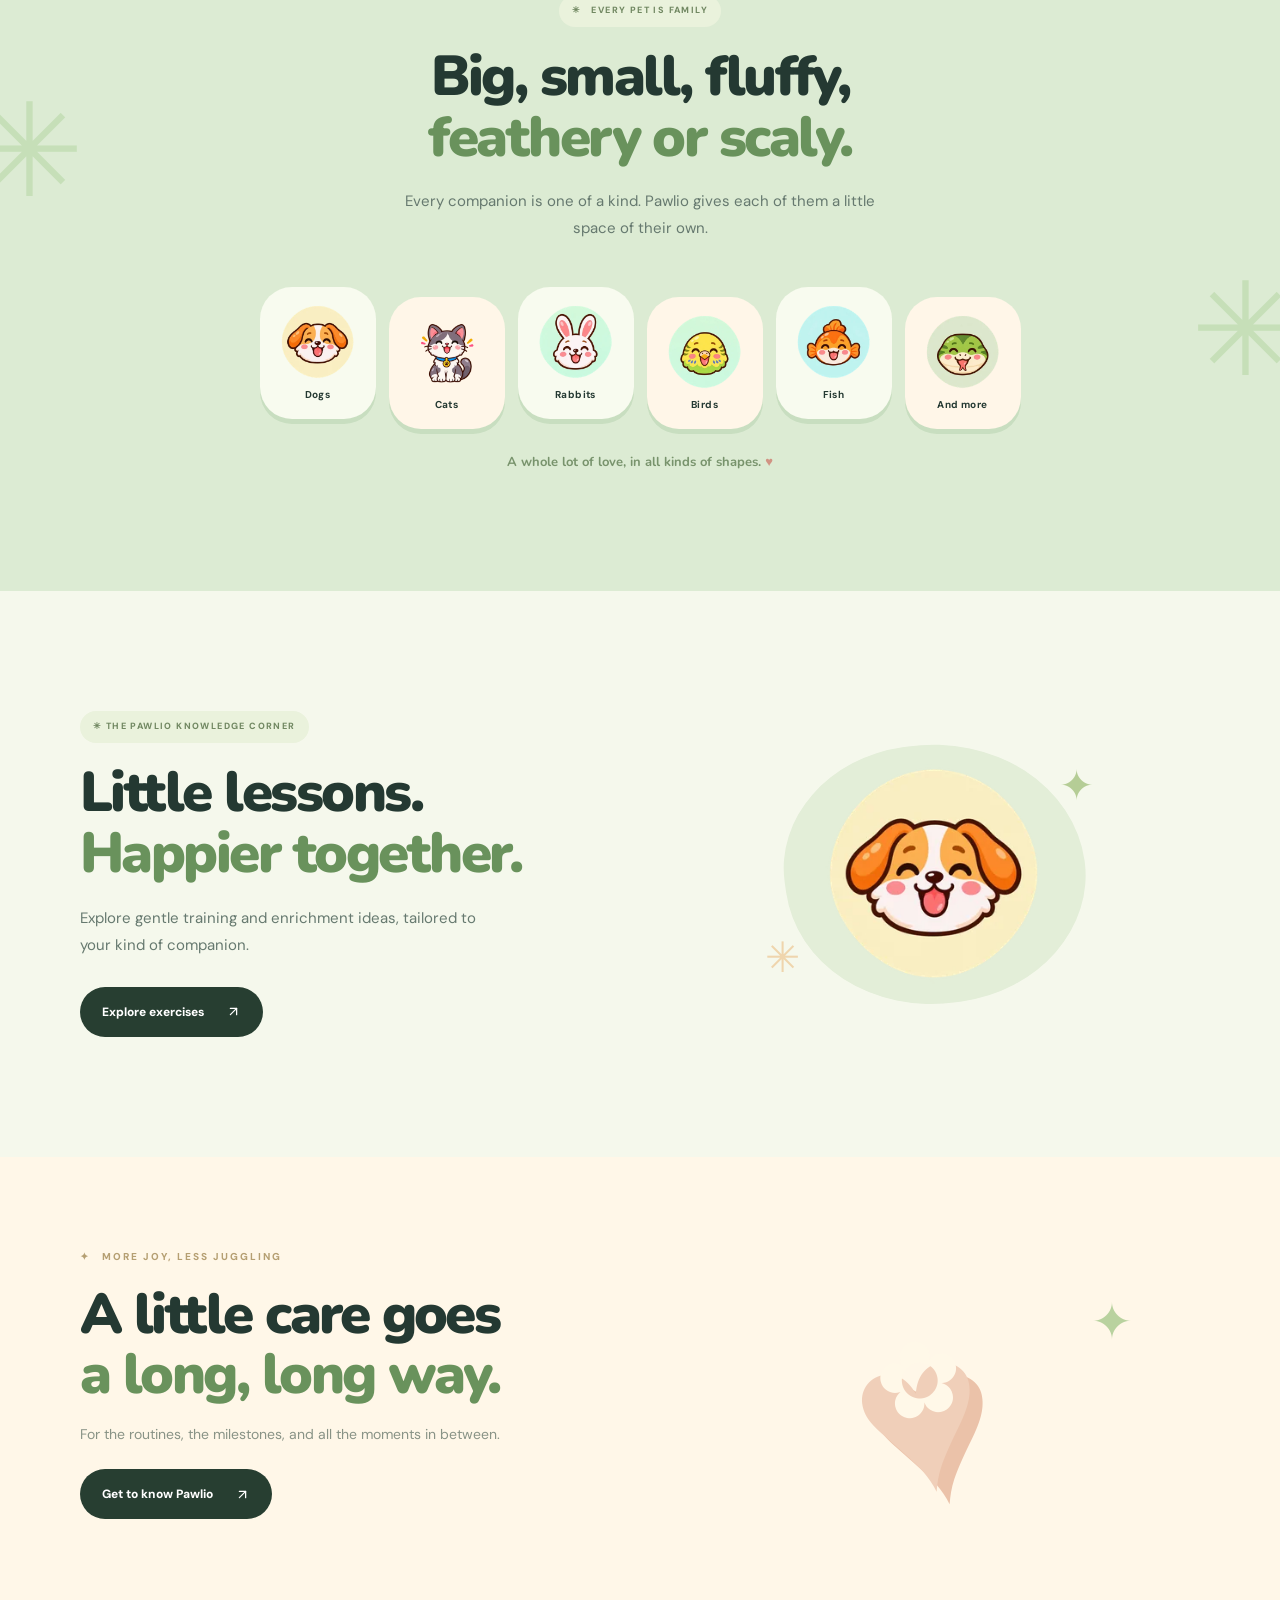
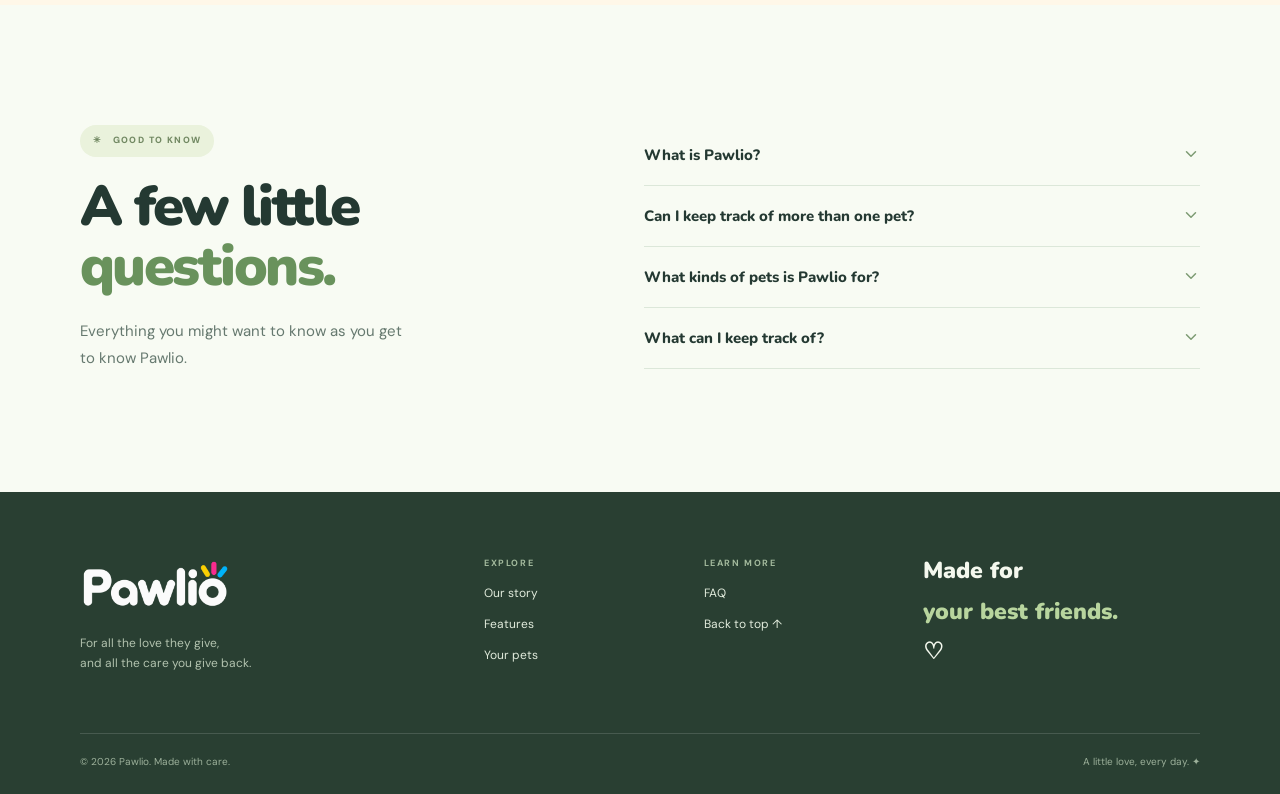
==== commit 30e9b23d: "Adopt Bootstrap components and Lucide icons" ====
--- a/index.html
+++ b/index.html
@@ -1,11 +1,11 @@
 <!DOCTYPE html>
-<html lang="en"><head><meta charset="UTF-8"><meta name="viewport" content="width=device-width, initial-scale=1"><meta name="theme-color" content="#f9fbf0"><meta name="description" content="A little more care for the ones you love. Meet Pawlio, your pet care companion."><title>Pawlio — A little more care</title><link rel="preconnect" href="https://fonts.googleapis.com"><link rel="preconnect" href="https://fonts.gstatic.com" crossorigin><link href="https://fonts.googleapis.com/css2?family=DM+Sans:wght@400;500;600;700&family=Nunito:wght@500;600;700;800;900&family=Noto+Sans+KR:wght@400;600;700;900&family=Noto+Sans+SC:wght@400;600;700;900&family=Noto+Sans+JP:wght@400;600;700;900&display=swap" rel="stylesheet"><link rel="stylesheet" href="style.css"></head><body>
-<header class="top"><nav class="nav wrap" aria-label="Main navigation"><a class="brand brand-header" href="index.html#home" aria-label="Pawlio home"><img src="assets/brand/pawlio-wordmark-dark.png" alt="" width="1000" height="333"></a><div class="navlinks"><a href="#care">Discover</a><a href="#features">Features</a><a href="#friends">Your pets</a><a href="exercises.html">Knowledge</a><a href="#faq">FAQ</a></div><label class="language-picker"><span class="sr-only">Language</span><select id="language" aria-label="Language"><option value="en">English</option><option value="ko">한국어</option><option value="zh-CN">简体中文</option><option value="ja">日本語</option></select></label><a class="navcta" href="#care">Explore Pawlio <span>↗</span></a><button class="menu" aria-label="Open navigation" aria-expanded="false">☰</button></nav></header>
-<main><section id="home" class="hero"><div class="hero-art"></div><div class="hero-tint"></div><div class="hero-content"><div class="eyebrow"><span>✦</span> MADE FOR THE LOVE OF PETS <span>✦</span></div><h1>Little moments.<br><em>Lots of love.</em></h1><p>All the care, routines, and happy little memories<br class="desktop"> your best friend deserves — in one cozy place.</p><div class="hero-actions"><a href="#care" class="button dark">Explore Pawlio <span>↗</span></a><a href="#features" class="button light">See what’s inside <span>↓</span></a></div></div><div class="hero-bottom"><span>MADE FOR EVERY KIND OF BEST FRIEND</span><a href="#care" aria-label="Scroll to discover">↓</a></div></section>
-<section id="care" class="intro section"><div class="wrap"><div class="intro-top"><span class="pill">✳ &nbsp; THE PAWLIO WAY</span><h2>For the ones who<br><em>make your world brighter.</em></h2><p>From their first hello to their everyday adventures, Pawlio helps you keep their care close and their tails (and fins, and feathers) happy.</p></div><div class="care-grid"><article><span class="care-icon peach">♡</span><h3>Care with confidence</h3><p>Keep health records, appointments, grooming and more in one thoughtful space.</p></article><article><span class="care-icon lilac">✦</span><h3>Make routines feel easy</h3><p>Bring meals, training and daily care together so the little things don’t get lost.</p></article><article><span class="care-icon green">✿</span><h3>Celebrate their journey</h3><p>Give every pet their own profile and make space for the moments that matter.</p></article></div></div></section>
-<section id="features" class="features section"><div class="wrap feature-heading"><div><span class="pill">✳ &nbsp; A LITTLE HELP, EVERY DAY</span><h2>Everything they need.<br><em>All in one place.</em></h2></div><p>Life with pets is full of wonderful things. Pawlio helps you stay on top of their care, one little moment at a time.</p></div><div class="wrap feature-block"><div class="feature-copy"><span class="number">01 / HEALTH & CARE</span><h3>A healthier,<br>happier <em>together.</em></h3><p>Keep track of vaccinations, medications, vet visits, grooming and weight, with a home for each pet’s care history.</p><div class="tags"><span>Health records</span><span>Reminders</span><span>Grooming</span></div></div><div class="feature-visual health"><div class="float-star one">✦</div><div class="phone"><div class="phone-top"><span>9:41</span><span>● ● ●</span></div><div class="phone-head"><span>GOOD MORNING</span><b>Hello, pet parent ♡</b><small>Here’s a little look at today.</small></div><div class="mini-pet"><div class="pet-circle">🐶</div><div><b>My best friend</b><small>Care, all in one place</small></div><span>↗</span></div><div class="mini-title">Coming up <span>See all →</span></div><div class="mini-row"><i>✚</i><div><b>Health & care</b><small>Keep their records close</small></div><span>›</span></div><div class="mini-row"><i>✿</i><div><b>Daily routine</b><small>Little things, made easy</small></div><span>›</span></div><div class="phone-nav">⌂ &nbsp;&nbsp; ♡ &nbsp;&nbsp; ✿ &nbsp;&nbsp; ◉</div></div><div class="float-note">✳ <b>Made with love</b><br><small>for every little paw</small></div></div></div><div class="wrap feature-block reverse"><div class="feature-copy"><span class="number">02 / ROUTINES & TRAINING</span><h3>Good habits grow<br><em>together!</em></h3><p>Plan meals and training routines, keep up with daily tasks, and celebrate progress along the way.</p><div class="tags"><span>Meals</span><span>Training</span><span>Progress</span></div></div><div class="feature-visual routine"><div class="routine-card"><span class="sun">✹</span><small>THE LITTLE THINGS ADD UP</small><h4>Today looks<br>pretty lovely.</h4><div class="task"><span>✓</span> Breakfast time <b>Done!</b></div><div class="task"><span>✓</span> A little practice <b>Done!</b></div><div class="task"><span>○</span> Evening care <b>Later</b></div></div><div class="sparkle">✦</div></div></div></section>
+<html lang="en"><head><meta charset="UTF-8"><meta name="viewport" content="width=device-width, initial-scale=1"><meta name="theme-color" content="#f9fbf0"><meta name="description" content="A little more care for the ones you love. Meet Pawlio, your pet care companion."><title>Pawlio — A little more care</title><link rel="preconnect" href="https://fonts.googleapis.com"><link rel="preconnect" href="https://fonts.gstatic.com" crossorigin><link href="https://fonts.googleapis.com/css2?family=DM+Sans:wght@400;500;600;700&family=Nunito:wght@500;600;700;800;900&family=Noto+Sans+KR:wght@400;600;700;900&family=Noto+Sans+SC:wght@400;600;700;900&family=Noto+Sans+JP:wght@400;600;700;900&display=swap" rel="stylesheet"><link rel="stylesheet" href="vendor/bootstrap/bootstrap.min.css"><link rel="stylesheet" href="style.css"></head><body>
+<header class="top"><nav class="nav wrap" aria-label="Main navigation"><a class="brand brand-header" href="index.html#home" aria-label="Pawlio home"><img src="assets/brand/pawlio-wordmark-dark.png" alt="" width="1000" height="333"></a><div class="navlinks"><a href="#care">Discover</a><a href="#features">Features</a><a href="#friends">Your pets</a><a href="exercises.html">Knowledge</a><a href="#faq">FAQ</a></div><label class="language-picker"><span class="sr-only">Language</span><select class="form-select" id="language" aria-label="Language"><option value="en">English</option><option value="ko">한국어</option><option value="zh-CN">简体中文</option><option value="ja">日本語</option></select><svg class="icon select-icon" aria-hidden="true" focusable="false"><use href="assets/icons/lucide.svg#chevronDown"></use></svg></label><a class="navcta btn" href="#care">Explore Pawlio <svg class="icon" aria-hidden="true" focusable="false"><use href="assets/icons/lucide.svg#arrowUpRight"></use></svg></a><button class="menu btn" aria-label="Open navigation" aria-expanded="false"><svg class="icon menu-icon" aria-hidden="true" focusable="false"><use href="assets/icons/lucide.svg#menu"></use></svg></button></nav></header>
+<main><section id="home" class="hero"><div class="hero-art"></div><div class="hero-tint"></div><div class="hero-content"><div class="eyebrow"><span>✦</span> MADE FOR THE LOVE OF PETS <span>✦</span></div><h1>Little moments.<br><em>Lots of love.</em></h1><p>All the care, routines, and happy little memories<br class="desktop"> your best friend deserves — in one cozy place.</p><div class="hero-actions"><a href="#care" class="button dark btn">Explore Pawlio <svg class="icon" aria-hidden="true" focusable="false"><use href="assets/icons/lucide.svg#arrowUpRight"></use></svg></a><a href="#features" class="button light btn">See what’s inside <svg class="icon" aria-hidden="true" focusable="false"><use href="assets/icons/lucide.svg#arrowDown"></use></svg></a></div></div><div class="hero-bottom"><span>MADE FOR EVERY KIND OF BEST FRIEND</span><a href="#care" aria-label="Scroll to discover"><svg class="icon" aria-hidden="true" focusable="false"><use href="assets/icons/lucide.svg#arrowDown"></use></svg></a></div></section>
+<section id="care" class="intro section"><div class="wrap"><div class="intro-top"><span class="pill">✳ &nbsp; THE PAWLIO WAY</span><h2>For the ones who<br><em>make your world brighter.</em></h2><p>From their first hello to their everyday adventures, Pawlio helps you keep their care close and their tails (and fins, and feathers) happy.</p></div><div class="care-grid"><article><span class="care-icon peach"><svg class="icon" aria-hidden="true" focusable="false"><use href="assets/icons/lucide.svg#heartPulse"></use></svg></span><h3>Care with confidence</h3><p>Keep health records, appointments, grooming and more in one thoughtful space.</p></article><article><span class="care-icon lilac"><svg class="icon" aria-hidden="true" focusable="false"><use href="assets/icons/lucide.svg#calendarCheck"></use></svg></span><h3>Make routines feel easy</h3><p>Bring meals, training and daily care together so the little things don’t get lost.</p></article><article><span class="care-icon green"><svg class="icon" aria-hidden="true" focusable="false"><use href="assets/icons/lucide.svg#pawPrint"></use></svg></span><h3>Celebrate their journey</h3><p>Give every pet their own profile and make space for the moments that matter.</p></article></div></div></section>
+<section id="features" class="features section"><div class="wrap feature-heading"><div><span class="pill">✳ &nbsp; A LITTLE HELP, EVERY DAY</span><h2>Everything they need.<br><em>All in one place.</em></h2></div><p>Life with pets is full of wonderful things. Pawlio helps you stay on top of their care, one little moment at a time.</p></div><div class="wrap feature-block"><div class="feature-copy"><span class="number">01 / HEALTH & CARE</span><h3>A healthier,<br>happier <em>together.</em></h3><p>Keep track of vaccinations, medications, vet visits, grooming and weight, with a home for each pet’s care history.</p><div class="tags"><span>Health records</span><span>Reminders</span><span>Grooming</span></div></div><div class="feature-visual health"><div class="float-star one">✦</div><div class="phone"><div class="phone-top"><span>9:41</span><span>● ● ●</span></div><div class="phone-head"><span>GOOD MORNING</span><b>Hello, pet parent ♡</b><small>Here’s a little look at today.</small></div><div class="mini-pet"><div class="pet-circle"><img src="assets/pets/dog.webp" alt="" width="36" height="36"></div><div><b>My best friend</b><small>Care, all in one place</small></div><svg class="icon" aria-hidden="true" focusable="false"><use href="assets/icons/lucide.svg#arrowUpRight"></use></svg></div><div class="mini-title">Coming up <span>See all →</span></div><div class="mini-row"><i><svg class="icon" aria-hidden="true" focusable="false"><use href="assets/icons/lucide.svg#stethoscope"></use></svg></i><div><b>Health & care</b><small>Keep their records close</small></div><span>›</span></div><div class="mini-row"><i><svg class="icon" aria-hidden="true" focusable="false"><use href="assets/icons/lucide.svg#clipboardCheck"></use></svg></i><div><b>Daily routine</b><small>Little things, made easy</small></div><span>›</span></div><div class="phone-nav">⌂ &nbsp;&nbsp; ♡ &nbsp;&nbsp; ✿ &nbsp;&nbsp; ◉</div></div><div class="float-note">✳ <b>Made with love</b><br><small>for every little paw</small></div></div></div><div class="wrap feature-block reverse"><div class="feature-copy"><span class="number">02 / ROUTINES & TRAINING</span><h3>Good habits grow<br><em>together!</em></h3><p>Plan meals and training routines, keep up with daily tasks, and celebrate progress along the way.</p><div class="tags"><span>Meals</span><span>Training</span><span>Progress</span></div></div><div class="feature-visual routine"><div class="routine-card"><span class="sun">✹</span><small>THE LITTLE THINGS ADD UP</small><h4>Today looks<br>pretty lovely.</h4><div class="task"><span>✓</span> Breakfast time <b>Done!</b></div><div class="task"><span>✓</span> A little practice <b>Done!</b></div><div class="task"><span>○</span> Evening care <b>Later</b></div></div><div class="sparkle">✦</div></div></div></section>
 <section id="friends" class="friends section"><div class="wrap friends-inner"><span class="pill">✳ &nbsp; EVERY PET IS FAMILY</span><h2>Big, small, fluffy,<br><em>feathery or scaly.</em></h2><p>Every companion is one of a kind. Pawlio gives each of them a little space of their own.</p><div class="pet-list" aria-label="Pet types"><span><img src="assets/pets/dog.webp" alt="" width="76" height="76" loading="lazy"><b>Dogs</b></span><span><img src="assets/pets/cat.webp" alt="" width="76" height="76" loading="lazy"><b>Cats</b></span><span><img src="assets/pets/rabbit.webp" alt="" width="76" height="76" loading="lazy"><b>Rabbits</b></span><span><img src="assets/pets/bird.webp" alt="" width="76" height="76" loading="lazy"><b>Birds</b></span><span><img src="assets/pets/fish.webp" alt="" width="76" height="76" loading="lazy"><b>Fish</b></span><span><img src="assets/pets/snake.webp" alt="" width="76" height="76" loading="lazy"><b>And more</b></span></div><div class="friends-note">A whole lot of love, in all kinds of shapes. <span>♥</span></div></div></section>
-<section class="knowledge-teaser section" id="knowledge"><div class="wrap teaser-inner"><div class="teaser-copy"><span class="pill" data-i18n="knowledgePill">✳ THE PAWLIO KNOWLEDGE CORNER</span><h2><span data-i18n="knowledgeTitle">Little lessons.</span><br><em data-i18n="knowledgeTitle2">Happier together.</em></h2><p data-i18n="knowledgeIntro">Explore gentle training and enrichment ideas, tailored to your kind of companion.</p><a class="button dark" href="exercises.html"><span data-i18n="exploreExercises">Explore exercises</span><span aria-hidden="true">↗</span></a></div><div class="teaser-art" aria-hidden="true"><div class="teaser-art-orbit"></div><img src="assets/pets/dog.webp" alt="" width="256" height="256"><span class="teaser-sparkle">✦</span><span class="teaser-dot">✳</span></div></div></section>
-<section class="little-banner"><div class="wrap banner-inner"><div><span>✦ &nbsp; MORE JOY, LESS JUGGLING</span><h2>A little care goes<br><em>a long, long way.</em></h2><p>For the routines, the milestones, and all the moments in between.</p><a class="button dark" href="#faq">Get to know Pawlio <span>↗</span></a></div><div class="banner-art"><span class="big-heart">♥</span><span class="paw">✿</span><span class="tiny-star">✦</span></div></div></section>
-<section class="faq section" id="faq"><div class="wrap faq-grid"><div><span class="pill">✳ &nbsp; GOOD TO KNOW</span><h2>A few little<br><em>questions.</em></h2><p>Everything you might want to know as you get to know Pawlio.</p></div><div class="questions"><details><summary>What is Pawlio?<span>+</span></summary><p>Pawlio is a pet care companion for keeping your pets’ profiles, care records, routines and reminders together.</p></details><details><summary>Can I keep track of more than one pet?<span>+</span></summary><p>Yes. Each pet can have their own profile so their information stays organized and easy to find.</p></details><details><summary>What kinds of pets is Pawlio for?<span>+</span></summary><p>Pawlio is designed for a range of companions, including dogs, cats, birds, rabbits, fish, reptiles and more.</p></details><details><summary>What can I keep track of?<span>+</span></summary><p>You can organize health records, grooming, meals, training routines and reminders for your pets.</p></details></div></div></section>
+<section class="knowledge-teaser section" id="knowledge"><div class="wrap teaser-inner"><div class="teaser-copy"><span class="pill" data-i18n="knowledgePill">✳ THE PAWLIO KNOWLEDGE CORNER</span><h2><span data-i18n="knowledgeTitle">Little lessons.</span><br><em data-i18n="knowledgeTitle2">Happier together.</em></h2><p data-i18n="knowledgeIntro">Explore gentle training and enrichment ideas, tailored to your kind of companion.</p><a class="button dark btn" href="exercises.html"><span data-i18n="exploreExercises">Explore exercises</span><svg class="icon" aria-hidden="true" focusable="false"><use href="assets/icons/lucide.svg#arrowUpRight"></use></svg></a></div><div class="teaser-art" aria-hidden="true"><div class="teaser-art-orbit"></div><img src="assets/pets/dog.webp" alt="" width="256" height="256"><span class="teaser-sparkle">✦</span><span class="teaser-dot">✳</span></div></div></section>
+<section class="little-banner"><div class="wrap banner-inner"><div><span>✦ &nbsp; MORE JOY, LESS JUGGLING</span><h2>A little care goes<br><em>a long, long way.</em></h2><p>For the routines, the milestones, and all the moments in between.</p><a class="button dark btn" href="#faq">Get to know Pawlio <svg class="icon" aria-hidden="true" focusable="false"><use href="assets/icons/lucide.svg#arrowUpRight"></use></svg></a></div><div class="banner-art"><span class="big-heart">♥</span><span class="paw">✿</span><span class="tiny-star">✦</span></div></div></section>
+<section class="faq section" id="faq"><div class="wrap faq-grid"><div><span class="pill">✳ &nbsp; GOOD TO KNOW</span><h2>A few little<br><em>questions.</em></h2><p>Everything you might want to know as you get to know Pawlio.</p></div><div class="questions"><details><summary>What is Pawlio?<svg class="icon accordion-icon" aria-hidden="true" focusable="false"><use href="assets/icons/lucide.svg#chevronDown"></use></svg></summary><p>Pawlio is a pet care companion for keeping your pets’ profiles, care records, routines and reminders together.</p></details><details><summary>Can I keep track of more than one pet?<svg class="icon accordion-icon" aria-hidden="true" focusable="false"><use href="assets/icons/lucide.svg#chevronDown"></use></svg></summary><p>Yes. Each pet can have their own profile so their information stays organized and easy to find.</p></details><details><summary>What kinds of pets is Pawlio for?<svg class="icon accordion-icon" aria-hidden="true" focusable="false"><use href="assets/icons/lucide.svg#chevronDown"></use></svg></summary><p>Pawlio is designed for a range of companions, including dogs, cats, birds, rabbits, fish, reptiles and more.</p></details><details><summary>What can I keep track of?<svg class="icon accordion-icon" aria-hidden="true" focusable="false"><use href="assets/icons/lucide.svg#chevronDown"></use></svg></summary><p>You can organize health records, grooming, meals, training routines and reminders for your pets.</p></details></div></div></section>
 </main><footer><div class="wrap footer"><div><a class="brand brand-footer" href="#home" aria-label="Pawlio home"><img src="assets/brand/pawlio-wordmark.webp" alt="" width="2048" height="728" loading="lazy"></a><p>For all the love they give,<br>and all the care you give back.</p></div><div><b>EXPLORE</b><a href="#care">Our story</a><a href="#features">Features</a><a href="#friends">Your pets</a></div><div><b>LEARN MORE</b><a href="#faq">FAQ</a><a href="#home">Back to top ↑</a></div><div class="footer-love">Made for<br><span>your best friends.</span> ♡</div></div><div class="wrap footer-bottom"><span>© 2026 Pawlio. Made with care.</span><span>A little love, every day. ✦</span></div></footer><script src="translations.js" defer></script><script src="script.js" defer></script></body></html>
--- a/style.css
+++ b/style.css
@@ -22,3 +22,17 @@
 @media(max-width:750px){.brand-header{padding:0}.brand-header img{width:115px}.teaser-inner{grid-template-columns:1fr;gap:5px}.teaser-art{height:240px}.teaser-art-orbit{width:250px;height:210px}.teaser-art img{width:180px;height:180px}}
 @media(max-width:420px){.navcta{display:none}.brand-header img{width:105px}.language-picker{margin-left:auto}}
 @media (prefers-reduced-motion:reduce){.exercise-card,.teaser-art img,.hero-content,.exercise-page .knowledge-heading{animation:none!important;transition:none!important}}
+/* Bootstrap components are themed to match Pawlio; icons use Lucide. */
+.icon{display:inline-block;width:1.15em;height:1.15em;flex:none;vertical-align:-.15em;fill:none;stroke:currentColor;stroke-width:2;stroke-linecap:round;stroke-linejoin:round}
+.btn{--bs-btn-focus-box-shadow:0 0 0 .22rem rgba(112,153,98,.3)}
+.navcta.btn{display:inline-flex;align-items:center;gap:9px;background:#263e30;color:#fff;border:0;border-radius:50px;padding:12px 20px;font-size:12px;font-weight:700}.navcta .icon,.button .icon{width:15px;height:15px}.menu.btn{color:var(--ink);border:0;padding:4px;background:none;line-height:1}.menu .icon{width:25px;height:25px}
+.care-icon .icon{width:29px;height:29px;stroke-width:1.7}.mini-row i{display:grid;place-items:center}.mini-row i .icon{width:14px;height:14px}.pet-circle img{display:block;width:36px;height:36px;object-fit:contain}
+.language-picker select.form-select{width:auto;padding-right:30px;background-color:#fffef9;background-position:right 8px center;background-size:12px}.knowledge-controls select.form-select{background-position:right 14px center;background-size:14px}.knowledge-controls label.form-label{margin:0 0 8px}.search-field{position:relative}.search-field>.icon{position:absolute;left:14px;top:50%;transform:translateY(-50%);width:17px;height:17px;color:#849884;pointer-events:none}.knowledge-controls .search-field input.form-control{padding-left:40px}.knowledge-controls select:focus,.knowledge-controls input:focus,.language-picker select:focus{border-color:#85ac78;box-shadow:0 0 0 .2rem #9dc38a45;outline:0}
+.exercise-card.card{color:inherit;background:#fbfcf6;border:1px solid #e9eee2}.exercise-body.card-body{padding:18px}.review-note.alert{margin-bottom:22px;border:0;background:#faf5e7;color:#7c725d}.more-exercises.btn,.retry-exercises.btn{color:white;background:#294137;border:0}
+@media(max-width:750px){.menu.btn{display:block}.navcta.btn{margin-left:0;margin-right:14px;padding:11px 14px}}
+@media(max-width:420px){.navcta.btn{display:none}}
+[hidden]{display:none!important}
+.language-picker{position:relative}.select-icon{position:absolute;pointer-events:none;width:15px;height:15px;color:#536a58}.language-picker .select-icon{right:10px;top:50%;transform:translateY(-50%)}.knowledge-controls>div:first-child{position:relative}.knowledge-controls .select-icon{right:15px;bottom:15px}.language-picker select.form-select,.knowledge-controls select.form-select{background-image:none}
+.exercise-body h3{font-weight:800}.feature-copy h3,.routine-card h4,.care-grid h3{font-weight:900}.questions summary .accordion-icon,.exercise-detail summary .accordion-icon{width:18px;height:18px;color:#7d9b73;transition:transform .2s;flex-shrink:0}.questions details[open] summary .accordion-icon,.exercise-detail[open] summary .accordion-icon{transform:rotate(180deg)}.exercise-detail summary{display:flex;justify-content:space-between;align-items:center;gap:10px}.exercise-detail summary::after{content:none}
+@media(prefers-reduced-motion:reduce){.accordion-icon{transition:none!important}}
+.exercise-detail[open] summary::after,.exercise-detail summary::after{content:none}
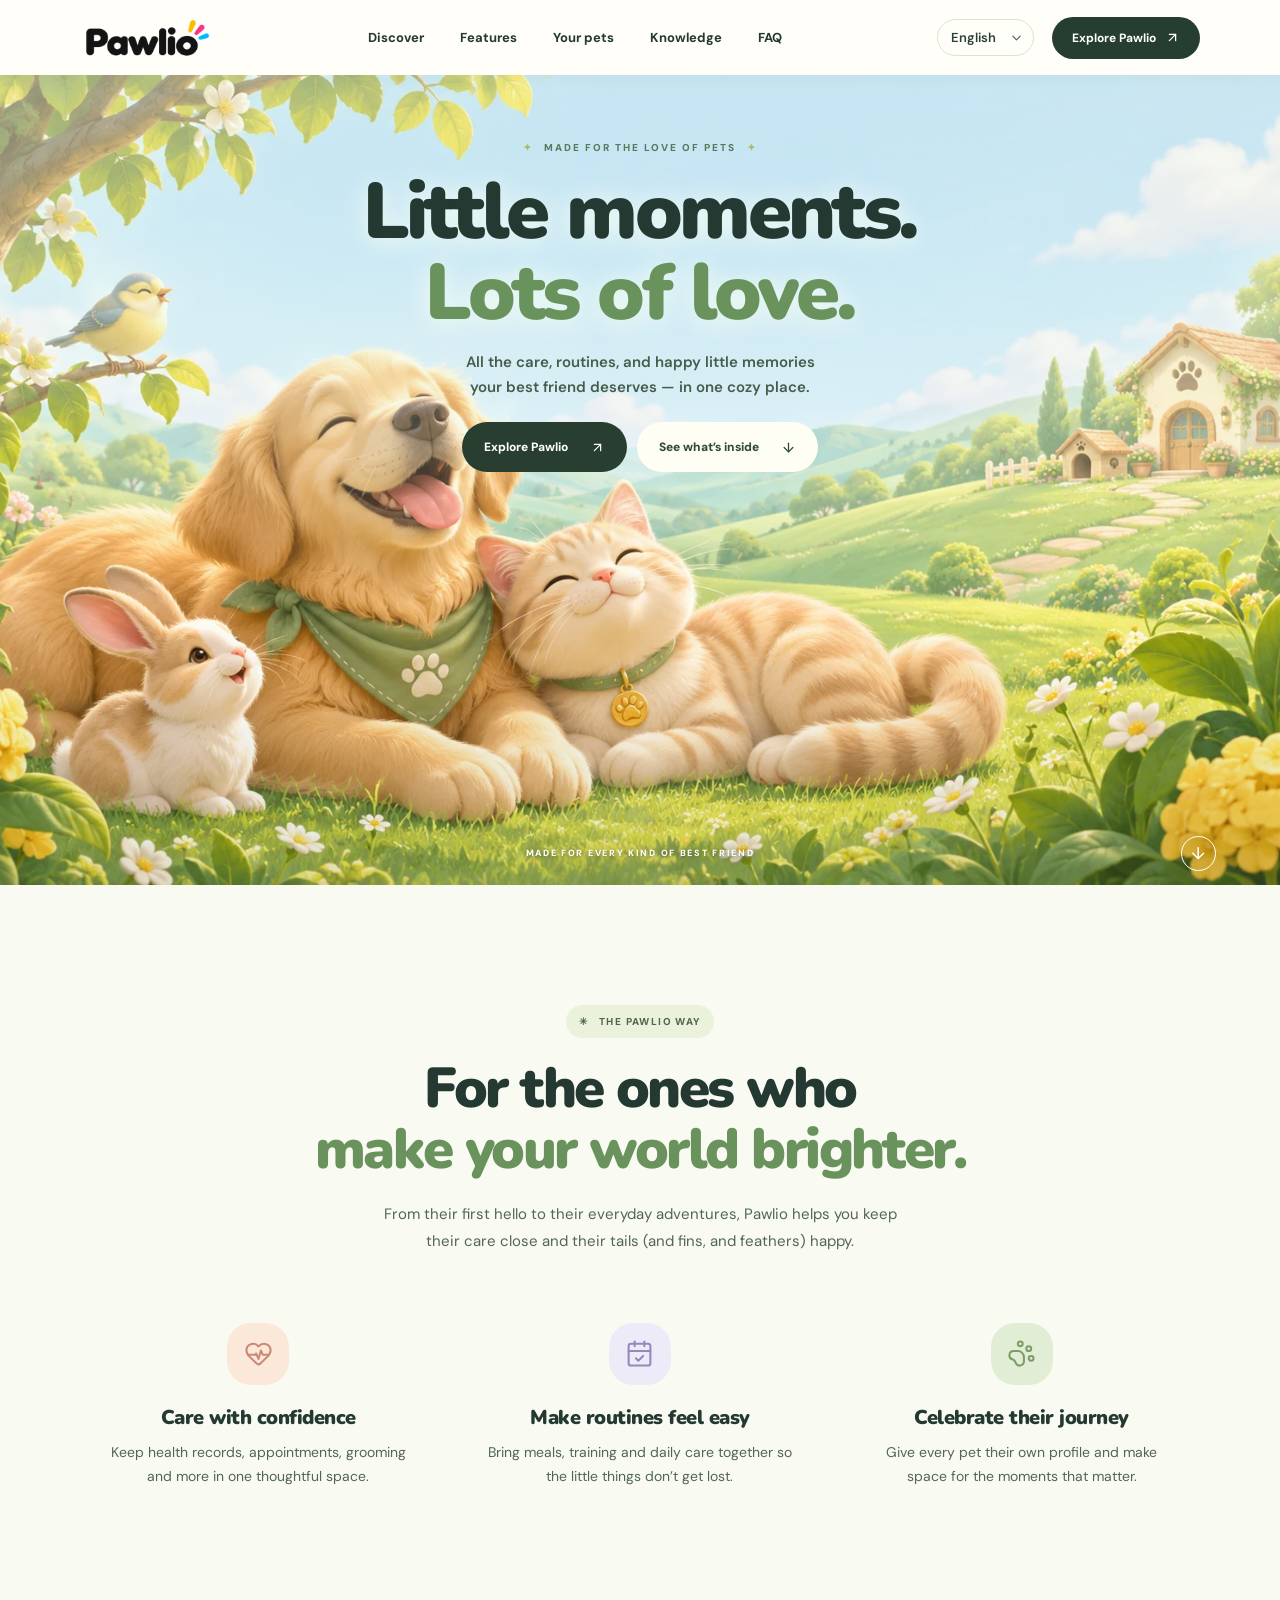
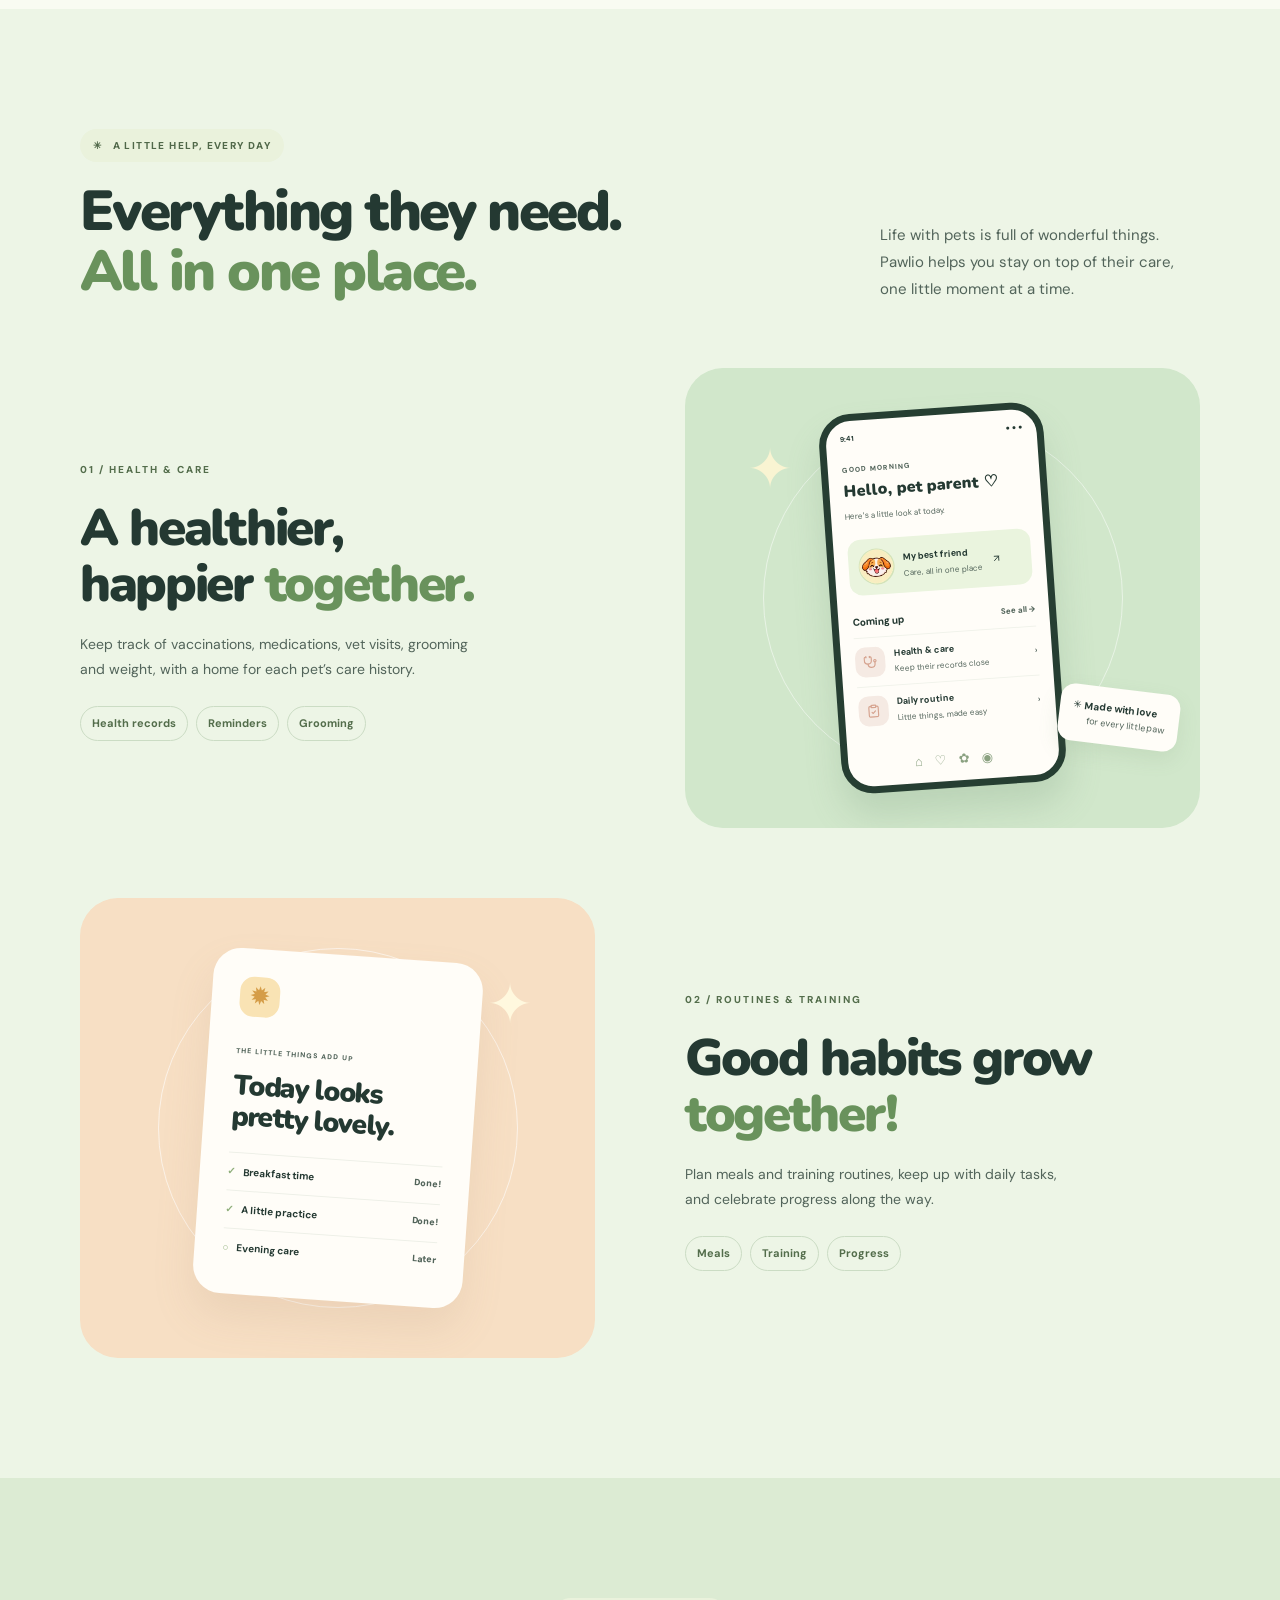
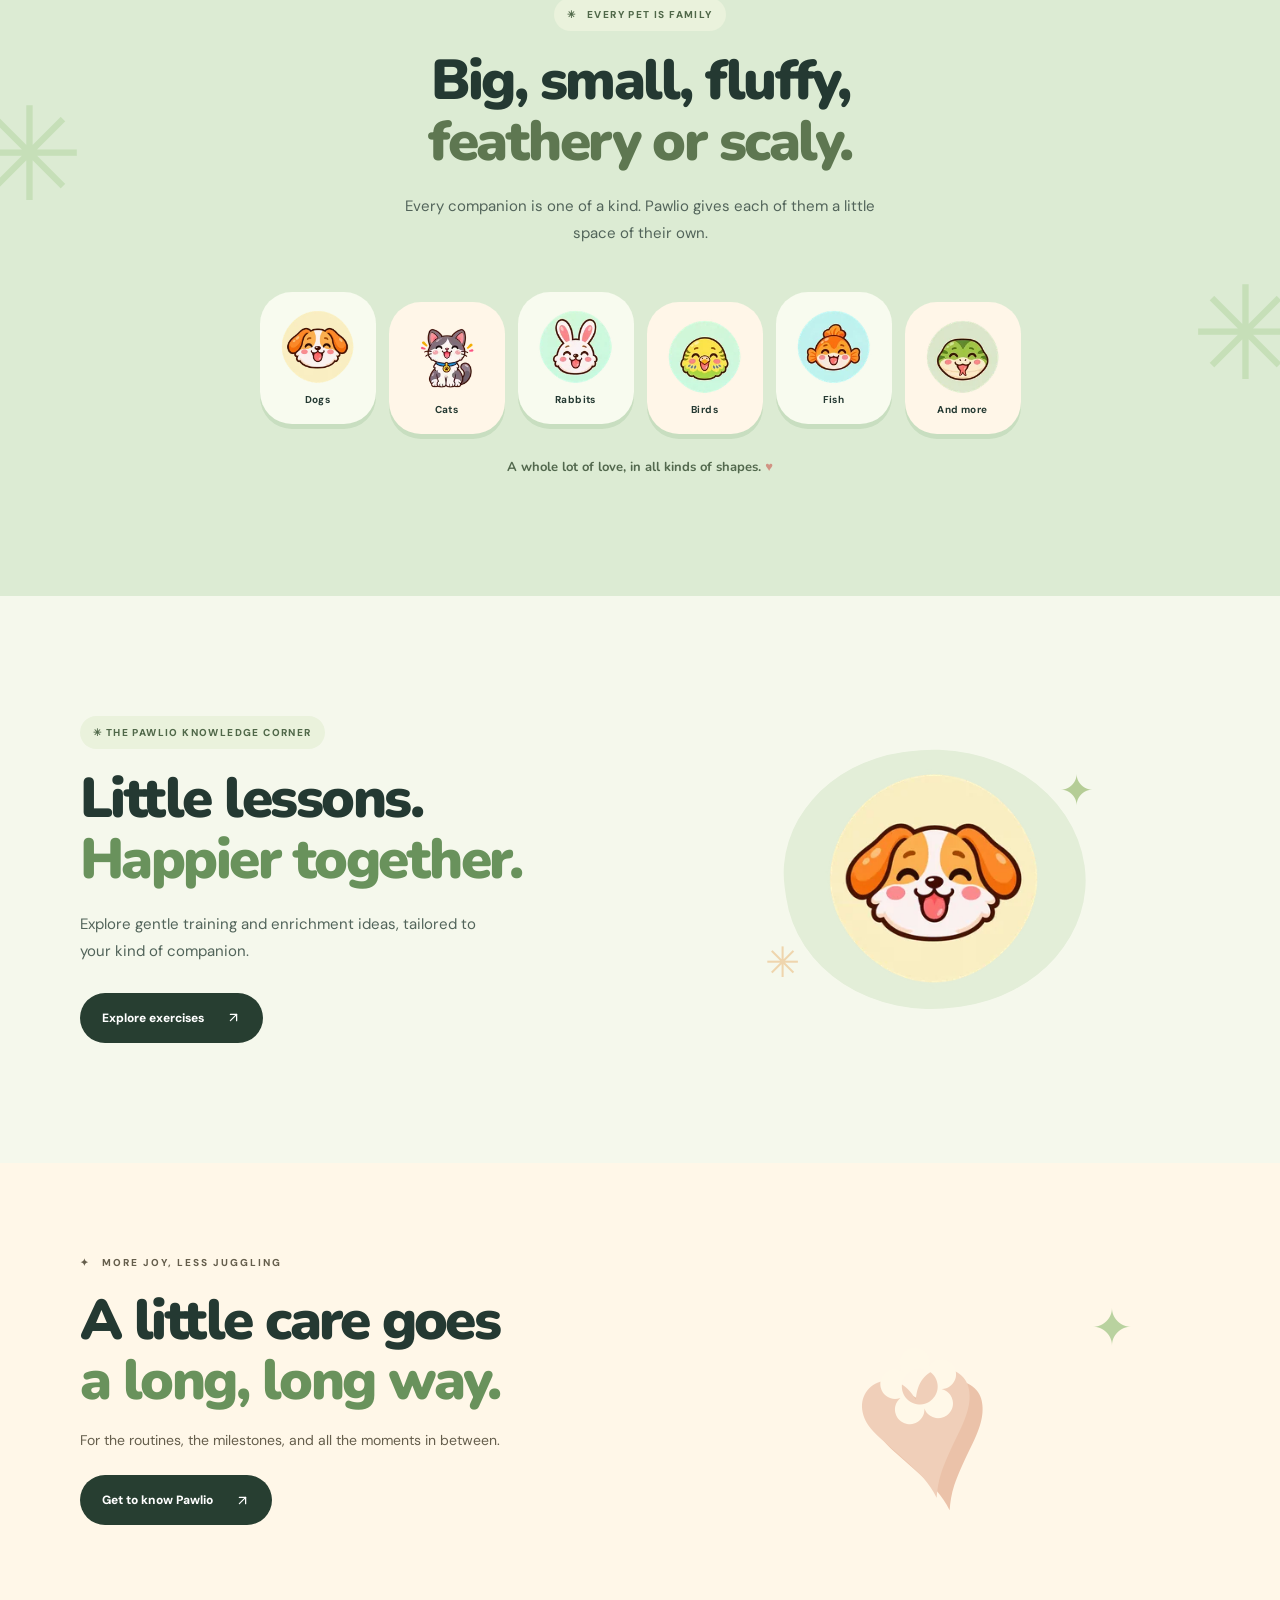
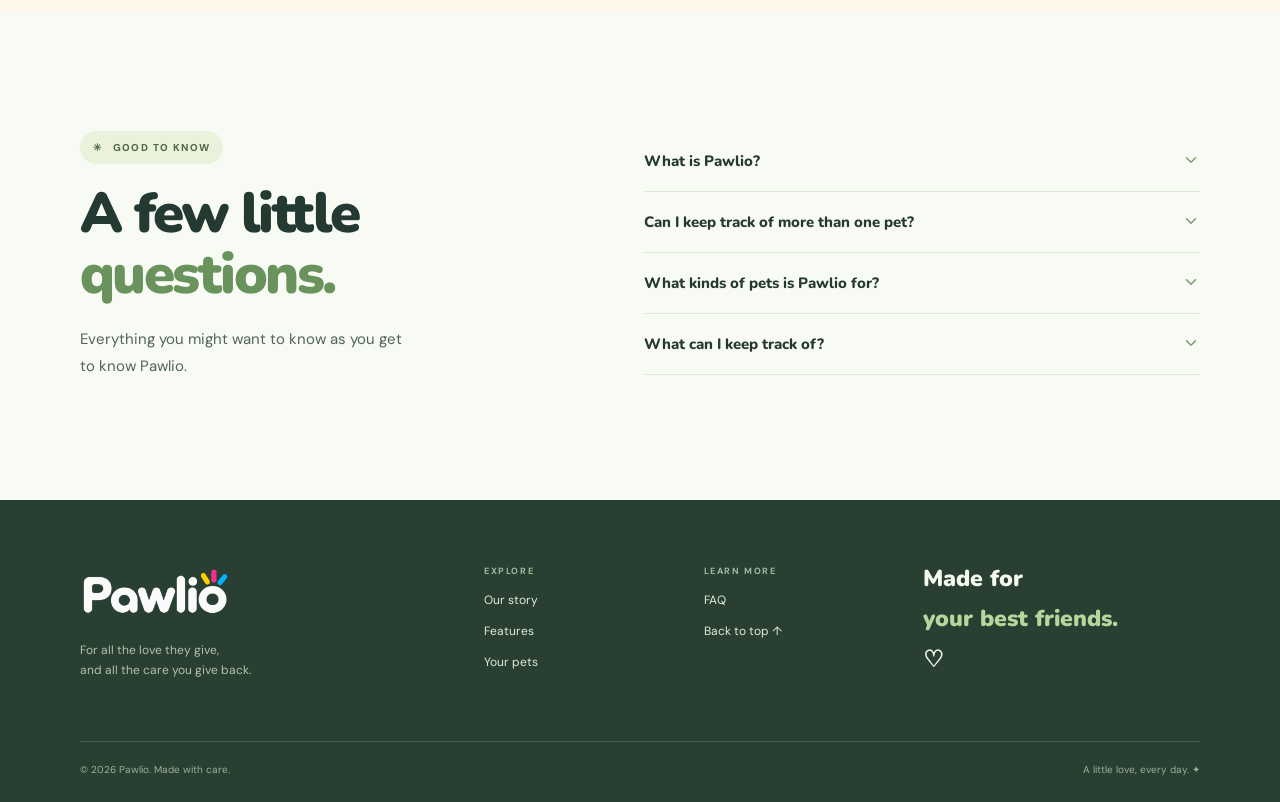
==== commit 82d15949: "Improve Lighthouse performance and contrast" ====
--- a/index.html
+++ b/index.html
@@ -1,11 +1,11 @@
 <!DOCTYPE html>
-<html lang="en"><head><meta charset="UTF-8"><meta name="viewport" content="width=device-width, initial-scale=1"><meta name="theme-color" content="#f9fbf0"><meta name="description" content="A little more care for the ones you love. Meet Pawlio, your pet care companion."><title>Pawlio — A little more care</title><link rel="preconnect" href="https://fonts.googleapis.com"><link rel="preconnect" href="https://fonts.gstatic.com" crossorigin><link href="https://fonts.googleapis.com/css2?family=DM+Sans:wght@400;500;600;700&family=Nunito:wght@500;600;700;800;900&family=Noto+Sans+KR:wght@400;600;700;900&family=Noto+Sans+SC:wght@400;600;700;900&family=Noto+Sans+JP:wght@400;600;700;900&display=swap" rel="stylesheet"><link rel="stylesheet" href="vendor/bootstrap/bootstrap.min.css"><link rel="stylesheet" href="style.css"></head><body>
-<header class="top"><nav class="nav wrap" aria-label="Main navigation"><a class="brand brand-header" href="index.html#home" aria-label="Pawlio home"><img src="assets/brand/pawlio-wordmark-dark.png" alt="" width="1000" height="333"></a><div class="navlinks"><a href="#care">Discover</a><a href="#features">Features</a><a href="#friends">Your pets</a><a href="exercises.html">Knowledge</a><a href="#faq">FAQ</a></div><label class="language-picker"><span class="sr-only">Language</span><select class="form-select" id="language" aria-label="Language"><option value="en">English</option><option value="ko">한국어</option><option value="zh-CN">简体中文</option><option value="ja">日本語</option></select><svg class="icon select-icon" aria-hidden="true" focusable="false"><use href="assets/icons/lucide.svg#chevronDown"></use></svg></label><a class="navcta btn" href="#care">Explore Pawlio <svg class="icon" aria-hidden="true" focusable="false"><use href="assets/icons/lucide.svg#arrowUpRight"></use></svg></a><button class="menu btn" aria-label="Open navigation" aria-expanded="false"><svg class="icon menu-icon" aria-hidden="true" focusable="false"><use href="assets/icons/lucide.svg#menu"></use></svg></button></nav></header>
+<html lang="en"><head><meta charset="UTF-8"><meta name="viewport" content="width=device-width, initial-scale=1"><meta name="theme-color" content="#f9fbf0"><meta name="description" content="A little more care for the ones you love. Meet Pawlio, your pet care companion."><title>Pawlio — A little more care</title><link rel="preload" as="image" href="hero.webp" fetchpriority="high"><link rel="stylesheet" href="vendor/bootstrap/bootstrap.min.css"><link rel="stylesheet" href="style.css"></head><body>
+<header class="top"><nav class="nav wrap" aria-label="Main navigation"><a class="brand brand-header" href="index.html#home" aria-label="Pawlio home"><img src="assets/brand/pawlio-wordmark-dark-384.webp" srcset="assets/brand/pawlio-wordmark-dark-384.webp 384w, assets/brand/pawlio-wordmark-dark-768.webp 768w" sizes="(max-width: 420px) 105px, (max-width: 750px) 115px, 132px" alt="" width="384" height="128"></a><div class="navlinks"><a href="#care">Discover</a><a href="#features">Features</a><a href="#friends">Your pets</a><a href="exercises.html">Knowledge</a><a href="#faq">FAQ</a></div><label class="language-picker"><span class="sr-only">Language</span><select class="form-select" id="language" aria-label="Language"><option value="en">English</option><option value="ko">한국어</option><option value="zh-CN">简体中文</option><option value="ja">日本語</option></select><svg class="icon select-icon" aria-hidden="true" focusable="false"><use href="assets/icons/lucide.svg#chevronDown"></use></svg></label><a class="navcta btn" href="#care">Explore Pawlio <svg class="icon" aria-hidden="true" focusable="false"><use href="assets/icons/lucide.svg#arrowUpRight"></use></svg></a><button class="menu btn" aria-label="Open navigation" aria-expanded="false"><svg class="icon menu-icon" aria-hidden="true" focusable="false"><use href="assets/icons/lucide.svg#menu"></use></svg></button></nav></header>
 <main><section id="home" class="hero"><div class="hero-art"></div><div class="hero-tint"></div><div class="hero-content"><div class="eyebrow"><span>✦</span> MADE FOR THE LOVE OF PETS <span>✦</span></div><h1>Little moments.<br><em>Lots of love.</em></h1><p>All the care, routines, and happy little memories<br class="desktop"> your best friend deserves — in one cozy place.</p><div class="hero-actions"><a href="#care" class="button dark btn">Explore Pawlio <svg class="icon" aria-hidden="true" focusable="false"><use href="assets/icons/lucide.svg#arrowUpRight"></use></svg></a><a href="#features" class="button light btn">See what’s inside <svg class="icon" aria-hidden="true" focusable="false"><use href="assets/icons/lucide.svg#arrowDown"></use></svg></a></div></div><div class="hero-bottom"><span>MADE FOR EVERY KIND OF BEST FRIEND</span><a href="#care" aria-label="Scroll to discover"><svg class="icon" aria-hidden="true" focusable="false"><use href="assets/icons/lucide.svg#arrowDown"></use></svg></a></div></section>
 <section id="care" class="intro section"><div class="wrap"><div class="intro-top"><span class="pill">✳ &nbsp; THE PAWLIO WAY</span><h2>For the ones who<br><em>make your world brighter.</em></h2><p>From their first hello to their everyday adventures, Pawlio helps you keep their care close and their tails (and fins, and feathers) happy.</p></div><div class="care-grid"><article><span class="care-icon peach"><svg class="icon" aria-hidden="true" focusable="false"><use href="assets/icons/lucide.svg#heartPulse"></use></svg></span><h3>Care with confidence</h3><p>Keep health records, appointments, grooming and more in one thoughtful space.</p></article><article><span class="care-icon lilac"><svg class="icon" aria-hidden="true" focusable="false"><use href="assets/icons/lucide.svg#calendarCheck"></use></svg></span><h3>Make routines feel easy</h3><p>Bring meals, training and daily care together so the little things don’t get lost.</p></article><article><span class="care-icon green"><svg class="icon" aria-hidden="true" focusable="false"><use href="assets/icons/lucide.svg#pawPrint"></use></svg></span><h3>Celebrate their journey</h3><p>Give every pet their own profile and make space for the moments that matter.</p></article></div></div></section>
-<section id="features" class="features section"><div class="wrap feature-heading"><div><span class="pill">✳ &nbsp; A LITTLE HELP, EVERY DAY</span><h2>Everything they need.<br><em>All in one place.</em></h2></div><p>Life with pets is full of wonderful things. Pawlio helps you stay on top of their care, one little moment at a time.</p></div><div class="wrap feature-block"><div class="feature-copy"><span class="number">01 / HEALTH & CARE</span><h3>A healthier,<br>happier <em>together.</em></h3><p>Keep track of vaccinations, medications, vet visits, grooming and weight, with a home for each pet’s care history.</p><div class="tags"><span>Health records</span><span>Reminders</span><span>Grooming</span></div></div><div class="feature-visual health"><div class="float-star one">✦</div><div class="phone"><div class="phone-top"><span>9:41</span><span>● ● ●</span></div><div class="phone-head"><span>GOOD MORNING</span><b>Hello, pet parent ♡</b><small>Here’s a little look at today.</small></div><div class="mini-pet"><div class="pet-circle"><img src="assets/pets/dog.webp" alt="" width="36" height="36"></div><div><b>My best friend</b><small>Care, all in one place</small></div><svg class="icon" aria-hidden="true" focusable="false"><use href="assets/icons/lucide.svg#arrowUpRight"></use></svg></div><div class="mini-title">Coming up <span>See all →</span></div><div class="mini-row"><i><svg class="icon" aria-hidden="true" focusable="false"><use href="assets/icons/lucide.svg#stethoscope"></use></svg></i><div><b>Health & care</b><small>Keep their records close</small></div><span>›</span></div><div class="mini-row"><i><svg class="icon" aria-hidden="true" focusable="false"><use href="assets/icons/lucide.svg#clipboardCheck"></use></svg></i><div><b>Daily routine</b><small>Little things, made easy</small></div><span>›</span></div><div class="phone-nav">⌂ &nbsp;&nbsp; ♡ &nbsp;&nbsp; ✿ &nbsp;&nbsp; ◉</div></div><div class="float-note">✳ <b>Made with love</b><br><small>for every little paw</small></div></div></div><div class="wrap feature-block reverse"><div class="feature-copy"><span class="number">02 / ROUTINES & TRAINING</span><h3>Good habits grow<br><em>together!</em></h3><p>Plan meals and training routines, keep up with daily tasks, and celebrate progress along the way.</p><div class="tags"><span>Meals</span><span>Training</span><span>Progress</span></div></div><div class="feature-visual routine"><div class="routine-card"><span class="sun">✹</span><small>THE LITTLE THINGS ADD UP</small><h4>Today looks<br>pretty lovely.</h4><div class="task"><span>✓</span> Breakfast time <b>Done!</b></div><div class="task"><span>✓</span> A little practice <b>Done!</b></div><div class="task"><span>○</span> Evening care <b>Later</b></div></div><div class="sparkle">✦</div></div></div></section>
-<section id="friends" class="friends section"><div class="wrap friends-inner"><span class="pill">✳ &nbsp; EVERY PET IS FAMILY</span><h2>Big, small, fluffy,<br><em>feathery or scaly.</em></h2><p>Every companion is one of a kind. Pawlio gives each of them a little space of their own.</p><div class="pet-list" aria-label="Pet types"><span><img src="assets/pets/dog.webp" alt="" width="76" height="76" loading="lazy"><b>Dogs</b></span><span><img src="assets/pets/cat.webp" alt="" width="76" height="76" loading="lazy"><b>Cats</b></span><span><img src="assets/pets/rabbit.webp" alt="" width="76" height="76" loading="lazy"><b>Rabbits</b></span><span><img src="assets/pets/bird.webp" alt="" width="76" height="76" loading="lazy"><b>Birds</b></span><span><img src="assets/pets/fish.webp" alt="" width="76" height="76" loading="lazy"><b>Fish</b></span><span><img src="assets/pets/snake.webp" alt="" width="76" height="76" loading="lazy"><b>And more</b></span></div><div class="friends-note">A whole lot of love, in all kinds of shapes. <span>♥</span></div></div></section>
-<section class="knowledge-teaser section" id="knowledge"><div class="wrap teaser-inner"><div class="teaser-copy"><span class="pill" data-i18n="knowledgePill">✳ THE PAWLIO KNOWLEDGE CORNER</span><h2><span data-i18n="knowledgeTitle">Little lessons.</span><br><em data-i18n="knowledgeTitle2">Happier together.</em></h2><p data-i18n="knowledgeIntro">Explore gentle training and enrichment ideas, tailored to your kind of companion.</p><a class="button dark btn" href="exercises.html"><span data-i18n="exploreExercises">Explore exercises</span><svg class="icon" aria-hidden="true" focusable="false"><use href="assets/icons/lucide.svg#arrowUpRight"></use></svg></a></div><div class="teaser-art" aria-hidden="true"><div class="teaser-art-orbit"></div><img src="assets/pets/dog.webp" alt="" width="256" height="256"><span class="teaser-sparkle">✦</span><span class="teaser-dot">✳</span></div></div></section>
+<section id="features" class="features section"><div class="wrap feature-heading"><div><span class="pill">✳ &nbsp; A LITTLE HELP, EVERY DAY</span><h2>Everything they need.<br><em>All in one place.</em></h2></div><p>Life with pets is full of wonderful things. Pawlio helps you stay on top of their care, one little moment at a time.</p></div><div class="wrap feature-block"><div class="feature-copy"><span class="number">01 / HEALTH & CARE</span><h3>A healthier,<br>happier <em>together.</em></h3><p>Keep track of vaccinations, medications, vet visits, grooming and weight, with a home for each pet’s care history.</p><div class="tags"><span>Health records</span><span>Reminders</span><span>Grooming</span></div></div><div class="feature-visual health"><div class="float-star one">✦</div><div class="phone"><div class="phone-top"><span>9:41</span><span>● ● ●</span></div><div class="phone-head"><span>GOOD MORNING</span><b>Hello, pet parent ♡</b><small>Here’s a little look at today.</small></div><div class="mini-pet"><div class="pet-circle"><img src="assets/pets/dog-128.webp" alt="" width="36" height="36" loading="lazy" decoding="async"></div><div><b>My best friend</b><small>Care, all in one place</small></div><svg class="icon" aria-hidden="true" focusable="false"><use href="assets/icons/lucide.svg#arrowUpRight"></use></svg></div><div class="mini-title">Coming up <span>See all →</span></div><div class="mini-row"><i><svg class="icon" aria-hidden="true" focusable="false"><use href="assets/icons/lucide.svg#stethoscope"></use></svg></i><div><b>Health & care</b><small>Keep their records close</small></div><span>›</span></div><div class="mini-row"><i><svg class="icon" aria-hidden="true" focusable="false"><use href="assets/icons/lucide.svg#clipboardCheck"></use></svg></i><div><b>Daily routine</b><small>Little things, made easy</small></div><span>›</span></div><div class="phone-nav">⌂ &nbsp;&nbsp; ♡ &nbsp;&nbsp; ✿ &nbsp;&nbsp; ◉</div></div><div class="float-note">✳ <b>Made with love</b><br><small>for every little paw</small></div></div></div><div class="wrap feature-block reverse"><div class="feature-copy"><span class="number">02 / ROUTINES & TRAINING</span><h3>Good habits grow<br><em>together!</em></h3><p>Plan meals and training routines, keep up with daily tasks, and celebrate progress along the way.</p><div class="tags"><span>Meals</span><span>Training</span><span>Progress</span></div></div><div class="feature-visual routine"><div class="routine-card"><span class="sun">✹</span><small>THE LITTLE THINGS ADD UP</small><h4>Today looks<br>pretty lovely.</h4><div class="task"><span>✓</span> Breakfast time <b>Done!</b></div><div class="task"><span>✓</span> A little practice <b>Done!</b></div><div class="task"><span>○</span> Evening care <b>Later</b></div></div><div class="sparkle">✦</div></div></div></section>
+<section id="friends" class="friends section"><div class="wrap friends-inner"><span class="pill">✳ &nbsp; EVERY PET IS FAMILY</span><h2>Big, small, fluffy,<br><em>feathery or scaly.</em></h2><p>Every companion is one of a kind. Pawlio gives each of them a little space of their own.</p><div class="pet-list" aria-label="Pet types"><span><img src="assets/pets/dog-128.webp" srcset="assets/pets/dog-128.webp 128w, assets/pets/dog-192.webp 192w, assets/pets/dog.webp 256w" sizes="(max-width: 750px) 62px, 76px" alt="" width="76" height="76" loading="lazy" decoding="async"><b>Dogs</b></span><span><img src="assets/pets/cat-128.webp" srcset="assets/pets/cat-128.webp 128w, assets/pets/cat-192.webp 192w, assets/pets/cat.webp 256w" sizes="(max-width: 750px) 62px, 76px" alt="" width="76" height="76" loading="lazy" decoding="async"><b>Cats</b></span><span><img src="assets/pets/rabbit-128.webp" srcset="assets/pets/rabbit-128.webp 128w, assets/pets/rabbit-192.webp 192w, assets/pets/rabbit.webp 256w" sizes="(max-width: 750px) 62px, 76px" alt="" width="76" height="76" loading="lazy" decoding="async"><b>Rabbits</b></span><span><img src="assets/pets/bird-128.webp" srcset="assets/pets/bird-128.webp 128w, assets/pets/bird-192.webp 192w, assets/pets/bird.webp 256w" sizes="(max-width: 750px) 62px, 76px" alt="" width="76" height="76" loading="lazy" decoding="async"><b>Birds</b></span><span><img src="assets/pets/fish-128.webp" srcset="assets/pets/fish-128.webp 128w, assets/pets/fish-192.webp 192w, assets/pets/fish.webp 256w" sizes="(max-width: 750px) 62px, 76px" alt="" width="76" height="76" loading="lazy" decoding="async"><b>Fish</b></span><span><img src="assets/pets/snake-128.webp" srcset="assets/pets/snake-128.webp 128w, assets/pets/snake-192.webp 192w, assets/pets/snake.webp 256w" sizes="(max-width: 750px) 62px, 76px" alt="" width="76" height="76" loading="lazy" decoding="async"><b>And more</b></span></div><div class="friends-note">A whole lot of love, in all kinds of shapes. <span>♥</span></div></div></section>
+<section class="knowledge-teaser section" id="knowledge"><div class="wrap teaser-inner"><div class="teaser-copy"><span class="pill" data-i18n="knowledgePill">✳ THE PAWLIO KNOWLEDGE CORNER</span><h2><span data-i18n="knowledgeTitle">Little lessons.</span><br><em data-i18n="knowledgeTitle2">Happier together.</em></h2><p data-i18n="knowledgeIntro">Explore gentle training and enrichment ideas, tailored to your kind of companion.</p><a class="button dark btn" href="exercises.html"><span data-i18n="exploreExercises">Explore exercises</span><svg class="icon" aria-hidden="true" focusable="false"><use href="assets/icons/lucide.svg#arrowUpRight"></use></svg></a></div><div class="teaser-art" aria-hidden="true"><div class="teaser-art-orbit"></div><img src="assets/pets/dog.webp" alt="" width="256" height="256" loading="lazy" decoding="async"><span class="teaser-sparkle">✦</span><span class="teaser-dot">✳</span></div></div></section>
 <section class="little-banner"><div class="wrap banner-inner"><div><span>✦ &nbsp; MORE JOY, LESS JUGGLING</span><h2>A little care goes<br><em>a long, long way.</em></h2><p>For the routines, the milestones, and all the moments in between.</p><a class="button dark btn" href="#faq">Get to know Pawlio <svg class="icon" aria-hidden="true" focusable="false"><use href="assets/icons/lucide.svg#arrowUpRight"></use></svg></a></div><div class="banner-art"><span class="big-heart">♥</span><span class="paw">✿</span><span class="tiny-star">✦</span></div></div></section>
 <section class="faq section" id="faq"><div class="wrap faq-grid"><div><span class="pill">✳ &nbsp; GOOD TO KNOW</span><h2>A few little<br><em>questions.</em></h2><p>Everything you might want to know as you get to know Pawlio.</p></div><div class="questions"><details><summary>What is Pawlio?<svg class="icon accordion-icon" aria-hidden="true" focusable="false"><use href="assets/icons/lucide.svg#chevronDown"></use></svg></summary><p>Pawlio is a pet care companion for keeping your pets’ profiles, care records, routines and reminders together.</p></details><details><summary>Can I keep track of more than one pet?<svg class="icon accordion-icon" aria-hidden="true" focusable="false"><use href="assets/icons/lucide.svg#chevronDown"></use></svg></summary><p>Yes. Each pet can have their own profile so their information stays organized and easy to find.</p></details><details><summary>What kinds of pets is Pawlio for?<svg class="icon accordion-icon" aria-hidden="true" focusable="false"><use href="assets/icons/lucide.svg#chevronDown"></use></svg></summary><p>Pawlio is designed for a range of companions, including dogs, cats, birds, rabbits, fish, reptiles and more.</p></details><details><summary>What can I keep track of?<svg class="icon accordion-icon" aria-hidden="true" focusable="false"><use href="assets/icons/lucide.svg#chevronDown"></use></svg></summary><p>You can organize health records, grooming, meals, training routines and reminders for your pets.</p></details></div></div></section>
-</main><footer><div class="wrap footer"><div><a class="brand brand-footer" href="#home" aria-label="Pawlio home"><img src="assets/brand/pawlio-wordmark.webp" alt="" width="2048" height="728" loading="lazy"></a><p>For all the love they give,<br>and all the care you give back.</p></div><div><b>EXPLORE</b><a href="#care">Our story</a><a href="#features">Features</a><a href="#friends">Your pets</a></div><div><b>LEARN MORE</b><a href="#faq">FAQ</a><a href="#home">Back to top ↑</a></div><div class="footer-love">Made for<br><span>your best friends.</span> ♡</div></div><div class="wrap footer-bottom"><span>© 2026 Pawlio. Made with care.</span><span>A little love, every day. ✦</span></div></footer><script src="translations.js" defer></script><script src="script.js" defer></script></body></html>
+</main><footer><div class="wrap footer"><div><a class="brand brand-footer" href="#home" aria-label="Pawlio home"><img src="assets/brand/pawlio-wordmark.webp" alt="" width="2048" height="728" loading="lazy"></a><p>For all the love they give,<br>and all the care you give back.</p></div><div><b>EXPLORE</b><a href="#care">Our story</a><a href="#features">Features</a><a href="#friends">Your pets</a></div><div><b>LEARN MORE</b><a href="#faq">FAQ</a><a href="#home">Back to top ↑</a></div><div class="footer-love">Made for<br><span>your best friends.</span> ♡</div></div><div class="wrap footer-bottom"><span>© 2026 Pawlio. Made with care.</span><span>A little love, every day. ✦</span></div></footer><script src="fonts.js" defer></script><script src="translations.js" defer></script><script src="script.js" defer></script></body></html>
--- a/style.css
+++ b/style.css
@@ -36,3 +36,14 @@
 .exercise-body h3{font-weight:800}.feature-copy h3,.routine-card h4,.care-grid h3{font-weight:900}.questions summary .accordion-icon,.exercise-detail summary .accordion-icon{width:18px;height:18px;color:#7d9b73;transition:transform .2s;flex-shrink:0}.questions details[open] summary .accordion-icon,.exercise-detail[open] summary .accordion-icon{transform:rotate(180deg)}.exercise-detail summary{display:flex;justify-content:space-between;align-items:center;gap:10px}.exercise-detail summary::after{content:none}
 @media(prefers-reduced-motion:reduce){.accordion-icon{transition:none!important}}
 .exercise-detail[open] summary::after,.exercise-detail summary::after{content:none}
+/* Readable text colors against Pawlio's pastel surfaces. */
+:root{--muted:#52645a}
+.pill{color:#506849;font-size:10px}
+.feature-copy .number,.tags span{color:#536d4b}
+.friends h2 em{color:#5e7751}.friends-inner>p,.teaser-copy>p,.knowledge-heading>p{color:#52645a}
+.friends-note{color:#52684d}
+.phone-head span,.routine-card small,.phone-head small,.mini-pet small,.mini-row small,.mini-title span,.float-note small,.task b{color:#52645a}
+.banner-inner>div:first-child>span{color:#655e4c}.banner-inner p{color:#655e4c}
+.exercise-body>p,.knowledge-meta,.exercise-detail ol,.exercise-detail ul,.questions details p{color:#52645a}
+.exercise-category{color:#536d4b}.source-link,.exercise-detail summary{color:#466a42}
+.review-note.alert,.exercise-note{color:#655e4c}
